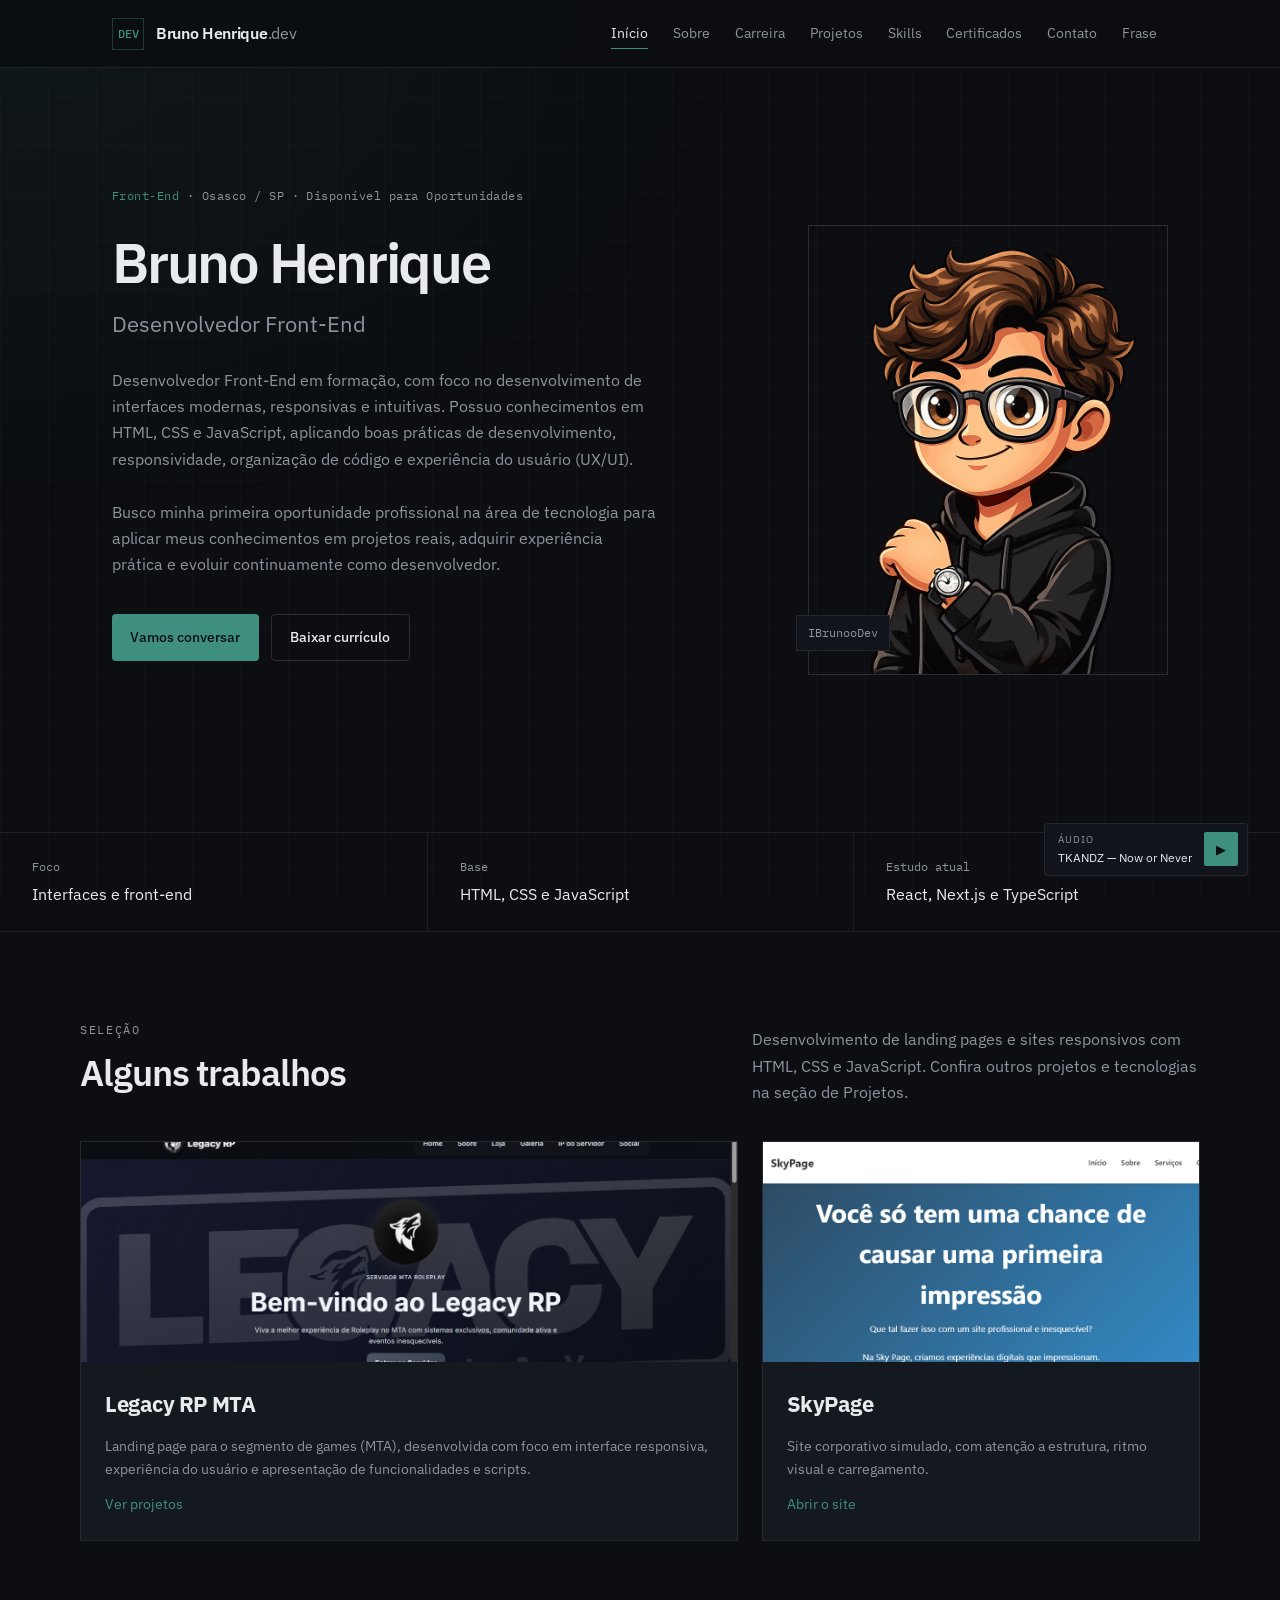
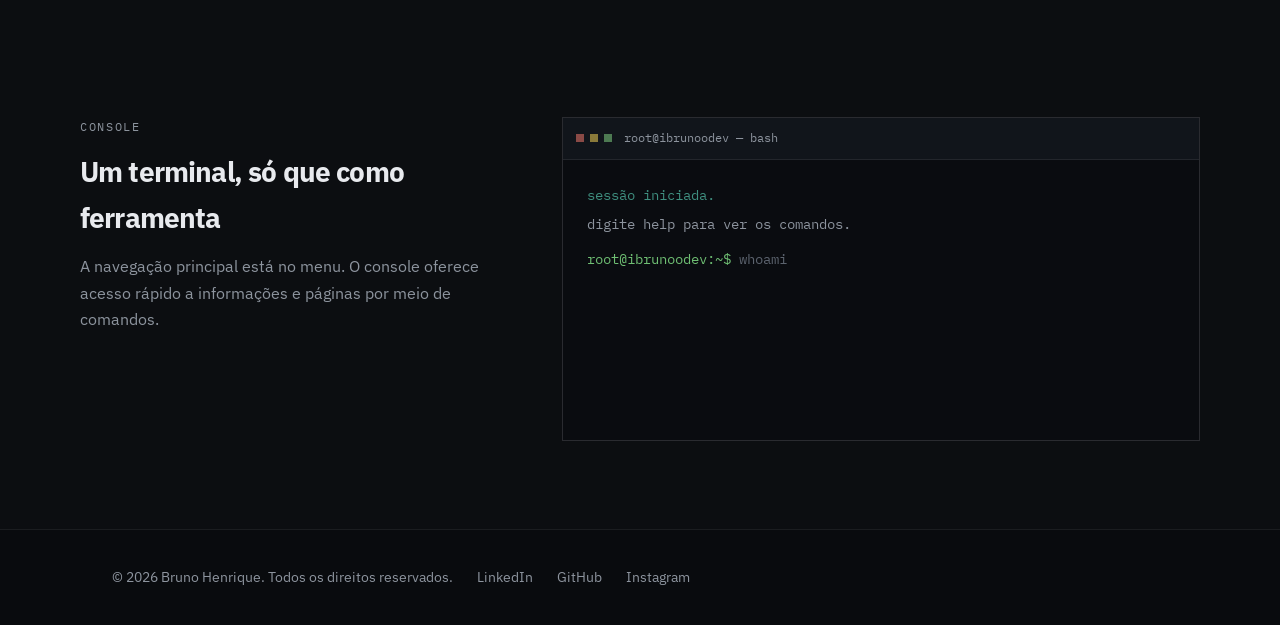
==== index.html @ 23ac551c "Nova pagina HTML" ====
<!doctype html>
<html lang="pt-BR">

<head>
  <meta charset="UTF-8" />
  <meta name="viewport" content="width=device-width, initial-scale=1.0" />
  <title>IBrunooDev | Front-End</title>
  <link rel="icon" type="image/x-icon" href="src/img/Icon-BrunoH-V2.png" />
  <meta name="description"
    content="Portfólio de Bruno Henrique, desenvolvedor front-end em formação. Interfaces claras, código organizado e projetos reais." />
  <link rel="stylesheet" href="src/css/root.css" />
  <link rel="stylesheet" href="src/css/global.css" />
  <link rel="stylesheet" href="src/css/navbar.css" />
  <link rel="stylesheet" href="src/css/home.css" />
  <link rel="stylesheet" href="src/css/terminal.css" />
  <link
    href="https://fonts.googleapis.com/css2?family=IBM+Plex+Mono:wght@400;500&family=IBM+Plex+Sans:wght@400;500;600&display=swap"
    rel="stylesheet" />
</head>

<body data-page="inicio">
  <header class="site-header">
    <div class="container nav-shell">
      <a class="brand" href="index.html">
        <span class="brand-mark">DEV</span>
        <span class="brand-name">Bruno Henrique<span>.dev</span></span>
      </a>
      <nav class="site-nav" id="site-nav">
        <a href="index.html" data-nav="inicio">Início</a>
        <a href="sobre.html" data-nav="sobre">Sobre</a>
        <a href="carreira.html" data-nav="carreira">Carreira</a>
        <a href="projetos.html" data-nav="projetos">Projetos</a>
        <a href="skills.html" data-nav="skills">Skills</a>
        <a href="certificados.html" data-nav="certificados">Certificados</a>
        <a href="contato.html" data-nav="contato">Contato</a>
        <a href="frase.html" data-nav="frase">Frase</a>
      </nav>
      <button class="nav-toggle" type="button" aria-label="Abrir menu" aria-expanded="false">
        <span></span><span></span><span></span>
      </button>
    </div>
  </header>

  <main>
    <section class="hero container">
      <div class="hero-copy reveal">
        <p class="hero-meta"><span>Front-End</span> · Osasco / SP · Disponível para Oportunidades</p>
        <h1>Bruno Henrique</h1>
        <p class="hero-role">Desenvolvedor Front-End</p>
        <p class="hero-text">
          Desenvolvedor Front-End em formação, com foco no desenvolvimento de interfaces modernas, responsivas e
          intuitivas. Possuo conhecimentos em HTML, CSS e JavaScript, aplicando boas práticas de desenvolvimento,
          responsividade, organização de código e experiência do usuário (UX/UI).
          <br /><br />
          Busco minha primeira oportunidade profissional na área de tecnologia para aplicar meus conhecimentos em
          projetos reais, adquirir experiência prática e evoluir continuamente como desenvolvedor.
        </p>

        <div class="hero-actions">
          <a href="contato.html" class="btn btn-primary">Vamos conversar</a>
          <a href="src/docs/(CV) - Bruno Dev Novo.pdf" target="_blank" class="btn btn-secondary">Baixar currículo</a>
        </div>
        <br /><br />
      </div>
      <div class="hero-visual reveal">
        <div class="hero-frame">
          <img src="src/img/Icon-BrunoH-V2.png" alt="Bruno Henrique" />
          <span class="hero-caption">IBrunooDev</span>
        </div>
      </div>
    </section>

    <div class="status-strip">
      <div class="status-item">
        <span class="status-label">Foco</span>
        <span class="status-value">Interfaces e front-end</span>
      </div>
      <div class="status-item">
        <span class="status-label">Base</span>
        <span class="status-value">HTML, CSS e JavaScript</span>
      </div>
      <div class="status-item">
        <span class="status-label">Estudo atual</span>
        <span class="status-value">React, Next.js e TypeScript</span>
      </div>
    </div>

    <section class="home-block container">
      <div class="home-block-head reveal">
        <div>
          <p class="page-kicker">Seleção</p>
          <h2 class="section-title">Alguns trabalhos</h2>
        </div>
        <p>Desenvolvimento de landing pages e sites responsivos com HTML, CSS e JavaScript. Confira outros projetos e
          tecnologias na seção de Projetos.</p>
      </div>
      <div class="featured-grid">
        <article class="featured-card reveal">
          <img src="src/img/Img-Projeto-Legacy.jpg" alt="Legacy RP MTA" />
          <div class="featured-body">
            <h3>Legacy RP MTA</h3>
            <p>Landing page para o segmento de games (MTA), desenvolvida com foco em interface responsiva, experiência
              do usuário e apresentação de funcionalidades e scripts.</p>
            <a class="featured-link" href="projetos.html">Ver projetos</a>
          </div>
        </article>
        <article class="featured-card reveal">
          <img src="src/img/Img-Projeto-SkyPage.jpg" alt="SkyPage" />
          <div class="featured-body">
            <h3>SkyPage</h3>
            <p>Site corporativo simulado, com atenção a estrutura, ritmo visual e carregamento.</p>
            <a class="featured-link" href="https://skypagee.netlify.app/" target="_blank" rel="noopener">Abrir o
              site</a>
          </div>
        </article>
      </div>
    </section>

    <section class="home-block container">
      <div class="console-intro">
        <div class="reveal">
          <p class="page-kicker">Console</p>
          <h2>Um terminal, só que como ferramenta</h2>
          <p>
            A navegação principal está no menu. O console oferece acesso rápido a informações e páginas por meio de
            comandos.
          </p>
        </div>
        <div class="terminal reveal">
          <div class="terminal-bar">
            <div class="terminal-dots" aria-hidden="true"><i></i><i></i><i></i></div>
            <span class="terminal-title">root@ibrunoodev — bash</span>
          </div>
          <div class="terminal-screen" id="terminal-screen">
            <div class="terminal-output">
              <div class="terminal-line terminal-welcome">sessão iniciada.</div>
              <div class="terminal-line terminal-muted">digite help para ver os comandos.</div>
            </div>
            <div class="terminal-row">
              <span class="terminal-prompt">root@ibrunoodev:~$</span>
              <input id="terminal-input" class="terminal-input" type="text" autocomplete="off" placeholder="whoami" />
            </div>
          </div>
        </div>
      </div>
    </section>
  </main>

  <footer class="site-footer">
    <div class="container">
      <div class="social-links">
        <p>&copy; 2026 Bruno Henrique. Todos os direitos reservados.</p>
        <a href="https://www.linkedin.com/in/brunocarus/" target="_blank" rel="noopener">LinkedIn</a>
        <a href="https://github.com/IBrunooDev" target="_blank" rel="noopener">GitHub</a>
        <a href="https://www.instagram.com/ibrunoodev/" target="_blank" rel="noopener">Instagram</a>
      </div>
    </div>
  </footer>

  <script src="src/js/navbar.js"></script>
  <script src="src/js/main.js"></script>
  <script src="src/js/terminal.js"></script>
</body>

</html>
---- src/css/root.css ----
/*
  ROOT.CSS — Sistema de design
  Altere as variáveis abaixo para atualizar o visual do site inteiro.
*/

:root {
  /* Cores principais */
  --color-primary: #3f8f7f;
  --color-primary-hover: #4aa392;
  --color-primary-soft: rgba(63, 143, 127, 0.12);
  --color-secondary: #c9a227;

  /* Cores de fundo */
  --color-bg: #0c0e11;
  --color-bg-elevated: #11151b;
  --color-bg-card: #14181f;
  --color-bg-header: rgba(12, 14, 17, 0.88);
  --color-bg-footer: #090b0e;

  /* Cores de texto */
  --color-text: #e8eaee;
  --color-text-muted: #8d949e;
  --color-text-inverse: #0c0e11;

  /* Cores de destaque */
  --color-accent: #3f8f7f;
  --color-accent-warm: #c9a227;
  --color-success: #6fbf73;
  --color-error: #d36b64;
  --color-link: #3f8f7f;

  /* Bordas */
  --color-border: rgba(232, 234, 238, 0.08);
  --color-border-strong: rgba(232, 234, 238, 0.14);
  --color-border-accent: rgba(63, 143, 127, 0.35);

  /* Fontes */
  --font-sans: "IBM Plex Sans", "Segoe UI", sans-serif;
  --font-mono: "IBM Plex Mono", "Consolas", monospace;

  /* Tamanhos de fonte */
  --fs-xs: 0.75rem;
  --fs-sm: 0.875rem;
  --fs-md: 1rem;
  --fs-lg: 1.125rem;
  --fs-xl: 1.375rem;
  --fs-2xl: 1.75rem;
  --fs-3xl: 2.25rem;
  --fs-4xl: clamp(2.25rem, 5vw, 3.5rem);
  --lh-tight: 1.15;
  --lh-body: 1.65;

  /* Espaçamentos */
  --space-2xs: 0.25rem;
  --space-xs: 0.5rem;
  --space-sm: 0.75rem;
  --space-md: 1rem;
  --space-lg: 1.5rem;
  --space-xl: 2.25rem;
  --space-2xl: 3.5rem;
  --space-3xl: 5.5rem;

  /* Bordas e radius */
  --border-width: 1px;
  --radius-sm: 2px;
  --radius-md: 4px;
  --radius-lg: 6px;
  --radius-full: 999px;

  /* Sombras */
  --shadow-sm: 0 8px 24px rgba(0, 0, 0, 0.22);
  --shadow-md: 0 18px 40px rgba(0, 0, 0, 0.32);
  --shadow-focus: 0 0 0 3px rgba(63, 143, 127, 0.28);

  /* Transições */
  --ease: cubic-bezier(0.22, 1, 0.36, 1);
  --transition-fast: 160ms var(--ease);
  --transition-normal: 280ms var(--ease);
  --transition-slow: 480ms var(--ease);

  /* Animações */
  --anim-reveal: 480ms var(--ease);
  --anim-blink: 1s step-end infinite;

  /* Containers */
  --container-sm: 720px;
  --container-md: 960px;
  --container-lg: 1120px;
  --header-height: 68px;
  --gutter: clamp(1.25rem, 4vw, 2rem);

  /* Z-index */
  --z-header: 100;
  --z-overlay: 200;
  --z-modal: 300;
  --z-player: 90;
}

/* Alias para compatibilidade com trechos antigos */
:root {
  --primary-color: var(--color-primary);
  --secondary-color: var(--color-primary);
  --bg-dark: var(--color-bg);
  --bg-card: var(--color-bg-card);
  --text-main: var(--color-text);
  --text-muted: var(--color-text-muted);
  --accent-color: var(--color-accent-warm);
  --font-main: var(--font-sans);
  --border-radius: var(--radius-md);
}
---- src/css/global.css ----
/*
  GLOBAL.CSS — Reset, layout base, botões, footer e utilitários
*/

*,
*::before,
*::after {
  margin: 0;
  padding: 0;
  box-sizing: border-box;
}

html {
  scroll-behavior: smooth;
}

body {
  min-height: 100vh;
  background-color: var(--color-bg);
  color: var(--color-text);
  font-family: var(--font-sans);
  font-size: var(--fs-md);
  line-height: var(--lh-body);
  background-image:
    linear-gradient(180deg, rgba(255, 255, 255, 0.015) 1px, transparent 1px),
    linear-gradient(90deg, rgba(255, 255, 255, 0.015) 1px, transparent 1px);
  background-size: 48px 48px;
  background-attachment: fixed;
}

body::before {
  content: "";
  position: fixed;
  inset: 0;
  pointer-events: none;
  background: radial-gradient(ellipse at top left, rgba(63, 143, 127, 0.07), transparent 42%);
  z-index: 0;
}

img {
  max-width: 100%;
  display: block;
}

code {
  font-family: var(--font-mono);
  font-size: 0.88em;
  color: var(--color-primary);
}

a {
  color: inherit;
  text-decoration: none;
}

ul {
  list-style: none;
}

button,
.btn {
  font-family: inherit;
  cursor: pointer;
  border: none;
  background: none;
}

:focus-visible {
  outline: none;
  box-shadow: var(--shadow-focus);
}

.container {
  width: min(var(--container-lg), 100%);
  margin-inline: auto;
  padding-inline: var(--gutter);
  position: relative;
  z-index: 1;
}

.page {
  padding-top: calc(var(--header-height) + var(--space-2xl));
  padding-bottom: var(--space-3xl);
  min-height: calc(100vh - 120px);
}

.page-intro {
  margin-bottom: var(--space-2xl);
  max-width: 42rem;
}

.page-kicker {
  font-family: var(--font-mono);
  font-size: var(--fs-xs);
  letter-spacing: 0.14em;
  text-transform: uppercase;
  color: var(--color-primary);
  margin-bottom: var(--space-sm);
}

.page-intro h1,
.section-title {
  font-size: var(--fs-3xl);
  font-weight: 600;
  letter-spacing: -0.03em;
  line-height: var(--lh-tight);
  margin-bottom: var(--space-sm);
}

.page-lead,
.section-subtitle {
  color: var(--color-text-muted);
  font-size: var(--fs-lg);
}

.btn {
  display: inline-flex;
  align-items: center;
  justify-content: center;
  gap: var(--space-xs);
  min-height: 44px;
  padding: 0.7rem 1.15rem;
  border-radius: var(--radius-md);
  font-size: var(--fs-sm);
  font-weight: 500;
  transition: background var(--transition-fast), border-color var(--transition-fast), transform var(--transition-fast);
}

.btn-primary {
  background: var(--color-primary);
  color: var(--color-text-inverse);
}

.btn-primary:hover {
  background: var(--color-primary-hover);
}

.btn-secondary {
  border: var(--border-width) solid var(--color-border-strong);
  color: var(--color-text);
}

.btn-secondary:hover {
  border-color: var(--color-primary);
  color: var(--color-primary);
}

.btn-ghost {
  border: var(--border-width) solid var(--color-border);
  color: var(--color-text-muted);
}

.btn-ghost:hover {
  color: var(--color-text);
  border-color: var(--color-border-strong);
}

.site-footer {
  border-top: var(--border-width) solid var(--color-border);
  background: var(--color-bg-footer);
  padding: var(--space-xl) 0;
}

.site-footer .container {
  display: flex;
  justify-content: space-between;
  align-items: center;
  gap: var(--space-md);
  flex-wrap: wrap;
}

.site-footer p {
  color: var(--color-text-muted);
  font-size: var(--fs-sm);
}

.social-links {
  display: flex;
  gap: var(--space-lg);
}

.social-links a {
  color: var(--color-text-muted);
  font-size: var(--fs-sm);
}

.social-links a:hover {
  color: var(--color-primary);
}

.reveal {
  opacity: 0;
  transform: translateY(16px);
  transition: opacity var(--anim-reveal), transform var(--anim-reveal);
}

.reveal.is-visible {
  opacity: 1;
  transform: none;
}

#loading-overlay {
  position: fixed;
  inset: 0;
  background: var(--color-bg);
  display: grid;
  place-items: center;
  z-index: var(--z-overlay);
  transition: opacity var(--transition-normal);
}

#loading-overlay.fade-out {
  opacity: 0;
  pointer-events: none;
}

.loader {
  text-align: center;
  font-family: var(--font-mono);
  font-size: var(--fs-sm);
  color: var(--color-text-muted);
}

.loader-bar {
  width: 72px;
  height: 2px;
  margin: 0 auto var(--space-sm);
  background: var(--color-border);
  position: relative;
  overflow: hidden;
}

.loader-bar::after {
  content: "";
  position: absolute;
  inset: 0 auto 0 0;
  width: 40%;
  background: var(--color-primary);
  animation: loader-slide 0.9s var(--ease) infinite;
}

@keyframes loader-slide {
  0% { transform: translateX(-100%); }
  100% { transform: translateX(280%); }
}

.music-player {
  position: fixed;
  right: var(--gutter);
  bottom: var(--space-lg);
  z-index: var(--z-player);
  display: flex;
  align-items: center;
  gap: var(--space-sm);
  background: var(--color-bg-elevated);
  border: var(--border-width) solid var(--color-border);
  padding: 0.45rem 0.55rem 0.45rem 0.85rem;
  border-radius: var(--radius-md);
  /* margin-bottom: 452px;
   */
}

.player-info {
  display: flex;
  flex-direction: column;
  min-width: 0;
}

.player-label {
  font-size: 0.65rem;
  letter-spacing: 0.08em;
  text-transform: uppercase;
  color: var(--color-text-muted);
}

.music-name {
  font-size: var(--fs-xs);
  white-space: nowrap;
  max-width: 160px;
  overflow: hidden;
  text-overflow: ellipsis;
}

.play-btn {
  width: 34px;
  height: 34px;
  border-radius: var(--radius-sm);
  background: var(--color-primary);
  color: var(--color-text-inverse);
  display: grid;
  place-items: center;
}

.play-btn:hover {
  background: var(--color-primary-hover);
}

::-webkit-scrollbar {
  width: 8px;
}

::-webkit-scrollbar-track {
  background: var(--color-bg);
}

::-webkit-scrollbar-thumb {
  background: var(--color-border-strong);
}

::-webkit-scrollbar-thumb:hover {
  background: var(--color-primary);
}

@media (max-width: 640px) {
  .site-footer .container {
    flex-direction: column;
    text-align: center;
  }

  .music-name {
    display: none;
  }

  .player-label {
    display: none;
  }
}
---- src/css/navbar.css ----
/*
  NAVBAR.CSS — Navegação principal
*/

.site-header {
  position: fixed;
  top: 0;
  left: 0;
  width: 100%;
  height: var(--header-height);
  z-index: var(--z-header);
  background: var(--color-bg-header);
  backdrop-filter: blur(14px);
  border-bottom: var(--border-width) solid var(--color-border);
}

.nav-shell {
  height: 100%;
  display: flex;
  align-items: center;
  justify-content: space-between;
  gap: var(--space-lg);
}

.brand {
  display: flex;
  align-items: center;
  gap: var(--space-sm);
  flex-shrink: 0;
}

.brand-mark {
  display: grid;
  place-items: center;
  width: 32px;
  height: 32px;
  border: var(--border-width) solid var(--color-border-accent);
  color: var(--color-primary);
  font-family: var(--font-mono);
  font-size: var(--fs-xs);
  font-weight: 500;
}

.brand-name {
  font-weight: 600;
  letter-spacing: -0.02em;
}

.brand-name span {
  color: var(--color-text-muted);
  font-weight: 400;
}

.site-nav {
  display: flex;
  align-items: center;
  gap: 0.15rem;
}

.site-nav a {
  position: relative;
  padding: 0.45rem 0.7rem;
  font-size: var(--fs-sm);
  color: var(--color-text-muted);
  border-radius: var(--radius-sm);
  transition: color var(--transition-fast), background var(--transition-fast);
}

.site-nav a:hover {
  color: var(--color-text);
}

.site-nav a.is-active {
  color: var(--color-text);
}

.site-nav a.is-active::after {
  content: "";
  position: absolute;
  left: 0.7rem;
  right: 0.7rem;
  bottom: 0.2rem;
  height: 1px;
  background: var(--color-primary);
}

.nav-toggle {
  display: none;
  width: 40px;
  height: 40px;
  place-items: center;
  gap: 5px;
  flex-direction: column;
}

.nav-toggle span {
  display: block;
  width: 18px;
  height: 1.5px;
  background: var(--color-text);
  transition: transform var(--transition-fast), opacity var(--transition-fast);
}

.nav-toggle.is-open span:nth-child(1) {
  transform: translateY(6.5px) rotate(45deg);
}

.nav-toggle.is-open span:nth-child(2) {
  opacity: 0;
}

.nav-toggle.is-open span:nth-child(3) {
  transform: translateY(-6.5px) rotate(-45deg);
}

@media (max-width: 980px) {
  .nav-toggle {
    display: flex;
  }

  .site-nav {
    position: fixed;
    top: var(--header-height);
    right: 0;
    width: min(320px, 100%);
    height: calc(100vh - var(--header-height));
    flex-direction: column;
    align-items: stretch;
    padding: var(--space-lg);
    background: var(--color-bg-elevated);
    border-left: var(--border-width) solid var(--color-border);
    transform: translateX(100%);
    transition: transform var(--transition-normal);
  }

  .site-nav.is-open {
    transform: none;
  }

  .site-nav a {
    padding: 0.85rem 0.5rem;
    font-size: var(--fs-md);
  }

  .site-nav a.is-active::after {
    display: none;
  }

  .site-nav a.is-active {
    color: var(--color-primary);
  }
}
---- src/css/home.css ----
/*
  HOME.CSS — Página inicial
*/

.hero {
  display: grid;
  grid-template-columns: 1.15fr 0.85fr;
  gap: var(--space-2xl);
  align-items: center;
  min-height: calc(100vh - var(--header-height));
  padding-top: var(--header-height);
}

.hero-meta {
  font-family: var(--font-mono);
  font-size: var(--fs-xs);
  color: var(--color-text-muted);
  letter-spacing: 0.04em;
  margin-bottom: var(--space-lg);
}

.hero-meta span {
  color: var(--color-primary);
}

.hero h1 {
  font-size: var(--fs-4xl);
  font-weight: 600;
  letter-spacing: -0.04em;
  line-height: var(--lh-tight);
  margin-bottom: var(--space-sm);
}

.hero-role {
  font-size: var(--fs-xl);
  font-weight: 400;
  color: var(--color-text-muted);
  margin-bottom: var(--space-lg);
}

.hero-text {
  max-width: 34rem;
  color: var(--color-text-muted);
  margin-bottom: var(--space-xl);
}

.hero-actions {
  display: flex;
  flex-wrap: wrap;
  gap: var(--space-sm);
}

.hero-visual {
  display: flex;
  justify-content: flex-end;
}

.hero-frame {
  position: relative;
  width: min(100%, 360px);
}

.hero-frame img {
  width: 100%;
  aspect-ratio: 4 / 5;
  object-fit: cover;
  border: var(--border-width) solid var(--color-border-strong);
}

.hero-caption {
  position: absolute;
  left: -12px;
  bottom: 24px;
  background: var(--color-bg-elevated);
  border: var(--border-width) solid var(--color-border);
  padding: 0.45rem 0.7rem;
  font-family: var(--font-mono);
  font-size: var(--fs-xs);
  color: var(--color-text-muted);
}

.status-strip {
  display: grid;
  grid-template-columns: repeat(3, 1fr);
  border-top: var(--border-width) solid var(--color-border);
  border-bottom: var(--border-width) solid var(--color-border);
}

.status-item {
  padding: var(--space-lg) var(--gutter);
}

.status-item + .status-item {
  border-left: var(--border-width) solid var(--color-border);
}

.status-label {
  display: block;
  font-family: var(--font-mono);
  font-size: var(--fs-xs);
  color: var(--color-text-muted);
  margin-bottom: var(--space-2xs);
}

.status-value {
  font-size: var(--fs-md);
}

.home-block {
  padding: var(--space-3xl) 0;
}

.home-block-head {
  display: flex;
  justify-content: space-between;
  align-items: end;
  gap: var(--space-lg);
  margin-bottom: var(--space-xl);
}

.home-block-head p {
  color: var(--color-text-muted);
  max-width: 28rem;
}

.featured-grid {
  display: grid;
  grid-template-columns: 1.2fr 0.8fr;
  gap: var(--space-lg);
}

.featured-card {
  background: var(--color-bg-card);
  border: var(--border-width) solid var(--color-border);
  overflow: hidden;
  display: flex;
  flex-direction: column;
}

.featured-card img {
  width: 100%;
  height: 220px;
  object-fit: cover;
}

.featured-body {
  padding: var(--space-lg);
  display: flex;
  flex-direction: column;
  gap: var(--space-sm);
  flex: 1;
}

.featured-body h3 {
  font-size: var(--fs-xl);
  letter-spacing: -0.02em;
}

.featured-body p {
  color: var(--color-text-muted);
  font-size: var(--fs-sm);
}

.featured-link {
  margin-top: auto;
  color: var(--color-primary);
  font-size: var(--fs-sm);
}

.featured-link:hover {
  text-decoration: underline;
}

.console-intro {
  display: grid;
  grid-template-columns: 0.8fr 1.2fr;
  gap: var(--space-2xl);
  align-items: start;
}

.console-intro h2 {
  font-size: var(--fs-2xl);
  letter-spacing: -0.03em;
  margin-bottom: var(--space-sm);
}

.console-intro p {
  color: var(--color-text-muted);
}

@media (max-width: 900px) {
  .hero,
  .featured-grid,
  .console-intro,
  .status-strip {
    grid-template-columns: 1fr;
  }

  .hero {
    min-height: auto;
    padding-top: calc(var(--header-height) + var(--space-xl));
    padding-bottom: var(--space-2xl);
  }

  .hero-visual {
    justify-content: flex-start;
    order: -1;
  }

  .hero-frame {
    width: min(100%, 280px);
  }

  .status-item + .status-item {
    border-left: none;
    border-top: var(--border-width) solid var(--color-border);
  }

  .home-block-head {
    flex-direction: column;
    align-items: start;
  }
}
---- src/css/terminal.css ----
/*
  TERMINAL.CSS — Console interativo (não é a navegação principal)
*/

.terminal {
  border: var(--border-width) solid var(--color-border-strong);
  background: #0a0c10;
  overflow: hidden;
}

.terminal-bar {
  display: flex;
  align-items: center;
  gap: var(--space-sm);
  padding: 0.65rem 0.85rem;
  border-bottom: var(--border-width) solid var(--color-border);
  background: var(--color-bg-elevated);
}

.terminal-dots {
  display: flex;
  gap: 6px;
}

.terminal-dots i {
  width: 8px;
  height: 8px;
  display: block;
  background: var(--color-border-strong);
}

.terminal-dots i:nth-child(1) { background: #8a4a46; }
.terminal-dots i:nth-child(2) { background: #8a7a3a; }
.terminal-dots i:nth-child(3) { background: #4d7a52; }

.terminal-title {
  font-family: var(--font-mono);
  font-size: var(--fs-xs);
  color: var(--color-text-muted);
}

.terminal-screen {
  min-height: 280px;
  max-height: 380px;
  overflow: auto;
  padding: var(--space-lg);
  font-family: var(--font-mono);
  font-size: var(--fs-sm);
  color: #c7ccd4;
}

.terminal-line {
  margin-bottom: 0.4rem;
}

.terminal-welcome {
  color: var(--color-primary);
}

.terminal-muted {
  color: var(--color-text-muted);
}

.terminal-error {
  color: var(--color-error);
}

.terminal-row {
  display: flex;
  align-items: center;
  gap: 0.5rem;
  margin-top: var(--space-sm);
}

.terminal-prompt {
  color: var(--color-success);
  flex-shrink: 0;
}

.terminal-input {
  flex: 1;
  background: transparent;
  border: none;
  color: var(--color-text);
  font: inherit;
  caret-color: var(--color-primary);
}

.terminal-input:focus {
  outline: none;
  box-shadow: none;
}

.terminal-input::placeholder {
  color: #5c636e;
}
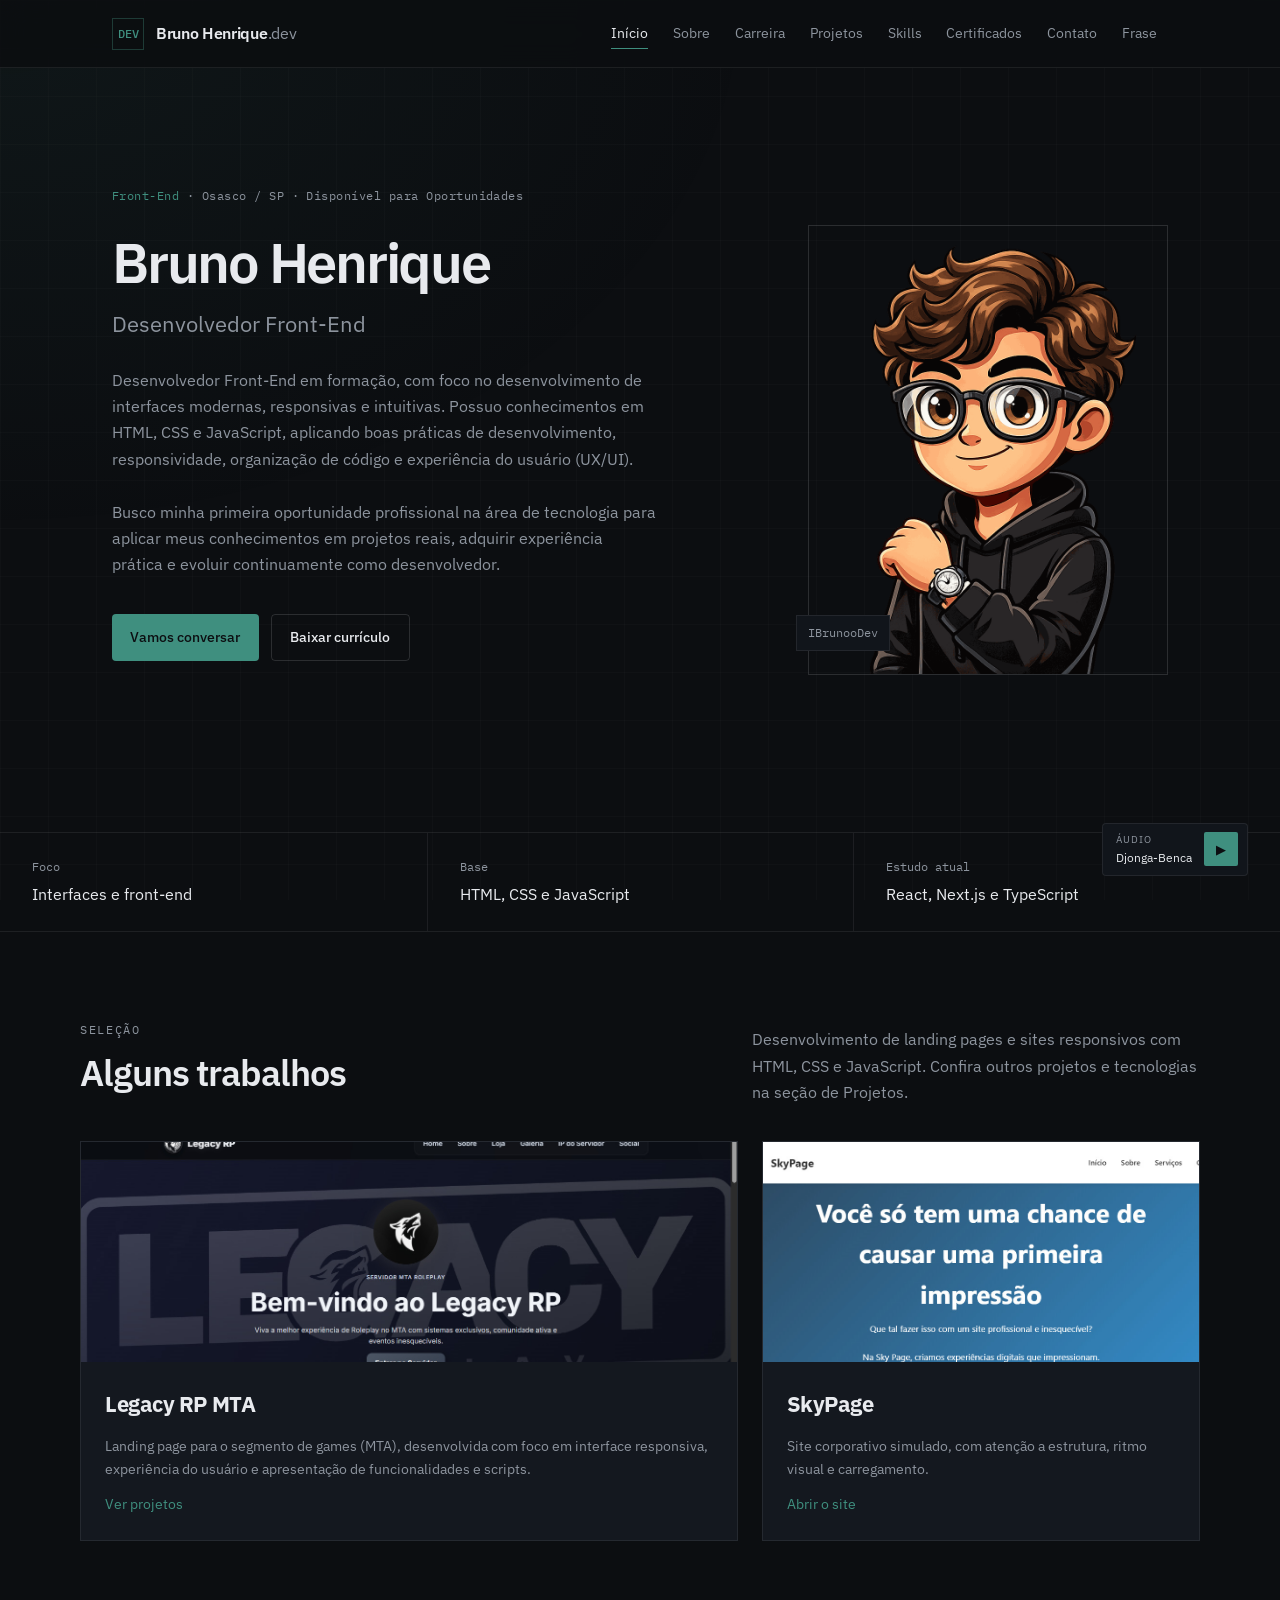
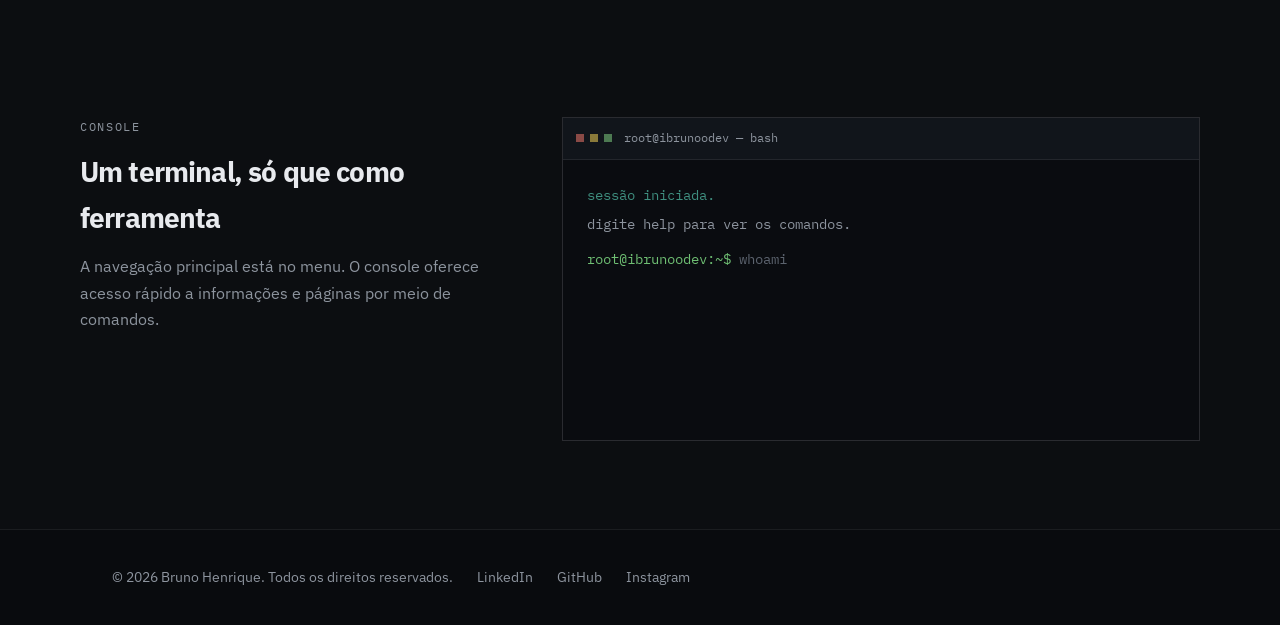
==== commit 2fdce256: "Update index.html" ====
--- a/index.html
+++ b/index.html
@@ -152,7 +152,7 @@
         <p>&copy; 2026 Bruno Henrique. Todos os direitos reservados.</p>
         <a href="https://www.linkedin.com/in/brunocarus/" target="_blank" rel="noopener">LinkedIn</a>
         <a href="https://github.com/IBrunooDev" target="_blank" rel="noopener">GitHub</a>
-        <a href="https://www.instagram.com/ibrunoodev/" target="_blank" rel="noopener">Instagram</a>
+        <a href="https://www.instagram.com/bdev.404/" target="_blank" rel="noopener">Instagram</a>
       </div>
     </div>
   </footer>
@@ -162,4 +162,4 @@
   <script src="src/js/terminal.js"></script>
 </body>
 
-</html>+</html>
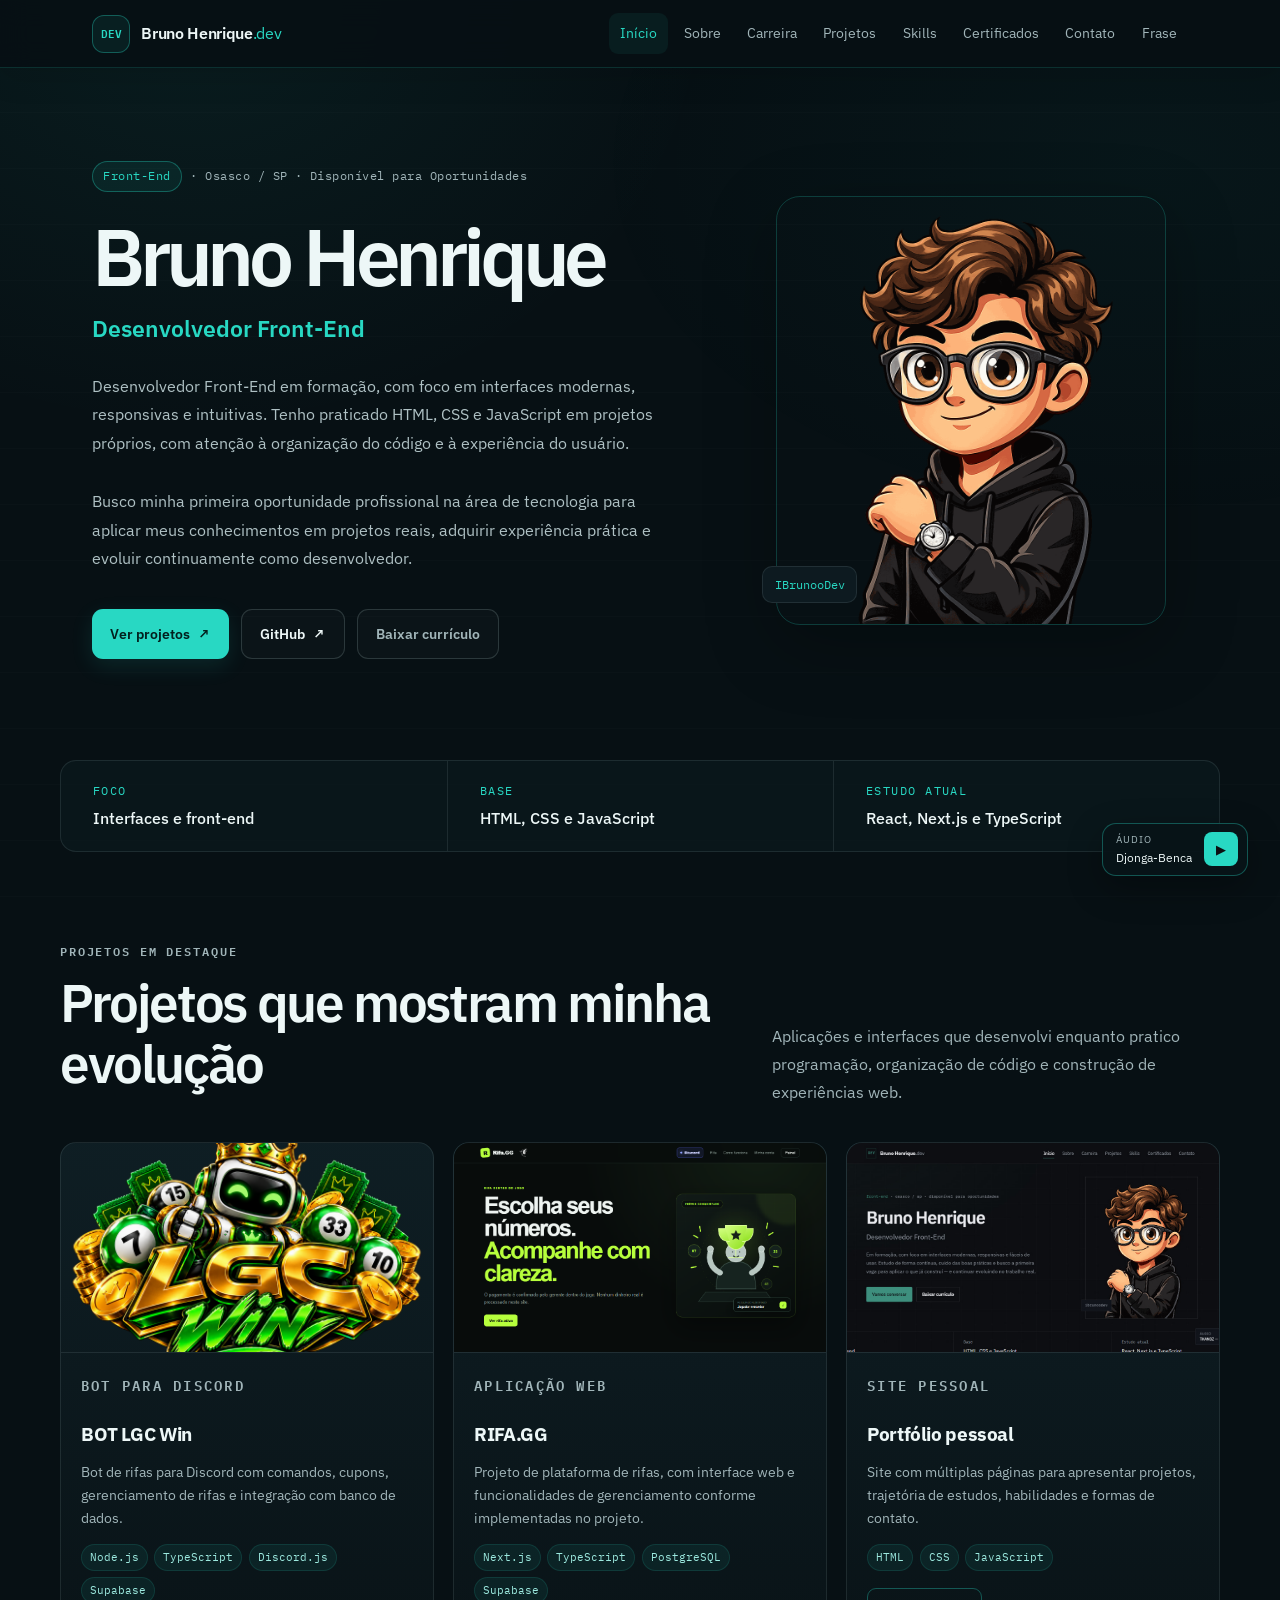
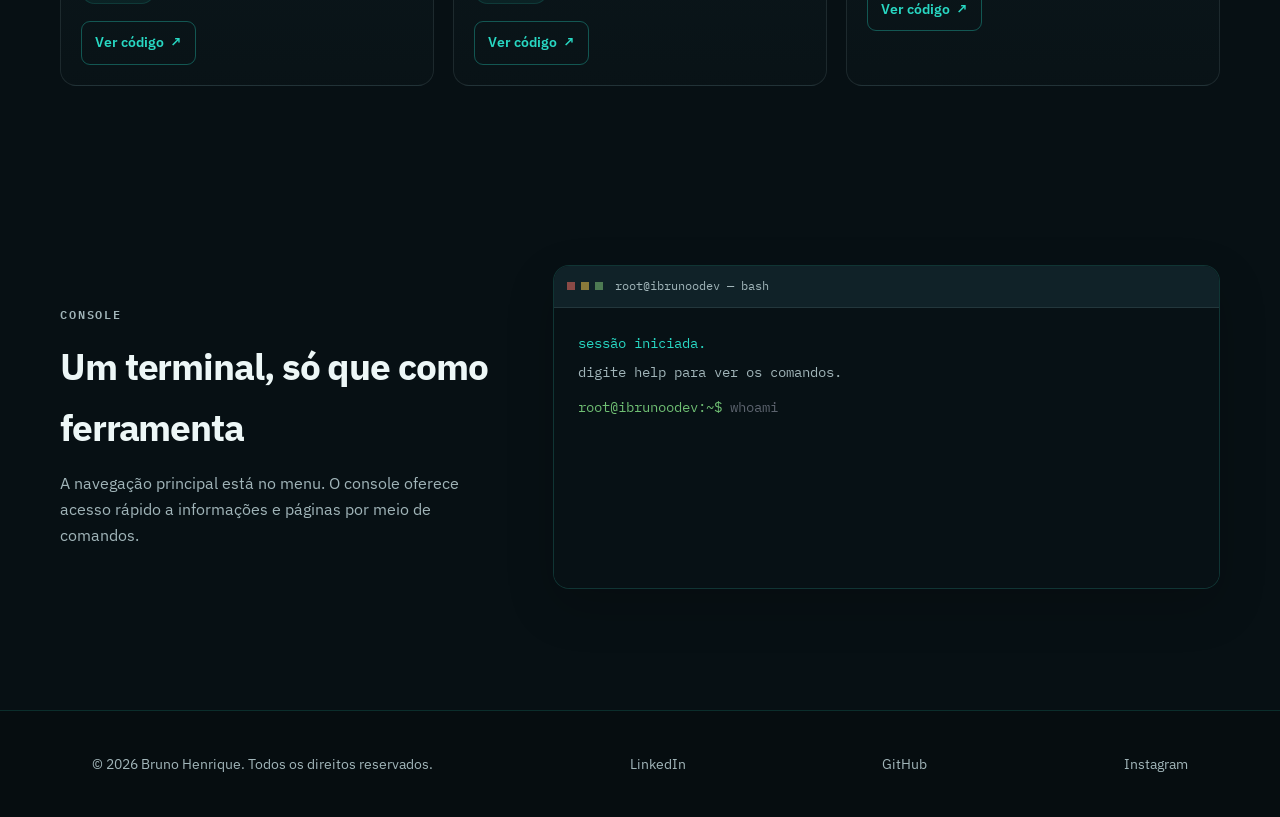
==== commit f63fe16d: "Novo designer da pagina" ====
--- a/index.html
+++ b/index.html
@@ -13,6 +13,7 @@
   <link rel="stylesheet" href="src/css/navbar.css" />
   <link rel="stylesheet" href="src/css/home.css" />
   <link rel="stylesheet" href="src/css/terminal.css" />
+  <link rel="stylesheet" href="src/css/redesign.css" />
   <link
     href="https://fonts.googleapis.com/css2?family=IBM+Plex+Mono:wght@400;500&family=IBM+Plex+Sans:wght@400;500;600&display=swap"
     rel="stylesheet" />
@@ -48,19 +49,17 @@
         <h1>Bruno Henrique</h1>
         <p class="hero-role">Desenvolvedor Front-End</p>
         <p class="hero-text">
-          Desenvolvedor Front-End em formação, com foco no desenvolvimento de interfaces modernas, responsivas e
-          intuitivas. Possuo conhecimentos em HTML, CSS e JavaScript, aplicando boas práticas de desenvolvimento,
-          responsividade, organização de código e experiência do usuário (UX/UI).
+          Desenvolvedor Front-End em formação, com foco em interfaces modernas, responsivas e intuitivas. Tenho praticado HTML, CSS e JavaScript em projetos próprios, com atenção à organização do código e à experiência do usuário.
           <br /><br />
           Busco minha primeira oportunidade profissional na área de tecnologia para aplicar meus conhecimentos em
           projetos reais, adquirir experiência prática e evoluir continuamente como desenvolvedor.
         </p>
 
         <div class="hero-actions">
-          <a href="contato.html" class="btn btn-primary">Vamos conversar</a>
-          <a href="src/docs/(CV) - Bruno Dev Novo.pdf" target="_blank" class="btn btn-secondary">Baixar currículo</a>
+          <a href="projetos.html" class="btn btn-primary">Ver projetos <span aria-hidden="true">↗</span></a>
+          <a href="https://github.com/IBrunooDev" target="_blank" rel="noopener noreferrer" class="btn btn-secondary">GitHub <span aria-hidden="true">↗</span></a>
+          <a href="src/docs/(CV) - Bruno Dev Novo.pdf" target="_blank" rel="noopener noreferrer" class="btn btn-ghost">Baixar currículo</a>
         </div>
-        <br /><br />
       </div>
       <div class="hero-visual reveal">
         <div class="hero-frame">
@@ -88,29 +87,40 @@
     <section class="home-block container">
       <div class="home-block-head reveal">
         <div>
-          <p class="page-kicker">Seleção</p>
-          <h2 class="section-title">Alguns trabalhos</h2>
+          <p class="page-kicker">Projetos em destaque</p>
+          <h2 class="section-title">Projetos que mostram minha evolução</h2>
         </div>
-        <p>Desenvolvimento de landing pages e sites responsivos com HTML, CSS e JavaScript. Confira outros projetos e
-          tecnologias na seção de Projetos.</p>
+        <p>Aplicações e interfaces que desenvolvi enquanto pratico programação, organização de código e construção de experiências web.</p>
       </div>
       <div class="featured-grid">
         <article class="featured-card reveal">
-          <img src="src/img/Img-Projeto-Legacy.jpg" alt="Legacy RP MTA" />
+          <img src="src/img/Img-Projeto-LGCWIN.png" alt="Prévia do bot LGC Win para Discord" loading="lazy" />
           <div class="featured-body">
-            <h3>Legacy RP MTA</h3>
-            <p>Landing page para o segmento de games (MTA), desenvolvida com foco em interface responsiva, experiência
-              do usuário e apresentação de funcionalidades e scripts.</p>
-            <a class="featured-link" href="projetos.html">Ver projetos</a>
+            <p class="page-kicker">Bot para Discord</p>
+            <h3>BOT LGC Win</h3>
+            <p>Bot de rifas para Discord com comandos, cupons, gerenciamento de rifas e integração com banco de dados.</p>
+            <div class="tech-tags"><span>Node.js</span><span>TypeScript</span><span>Discord.js</span><span>Supabase</span></div>
+            <a class="featured-link" href="https://github.com/IBrunooDev/Projeto-BOT" target="_blank" rel="noopener noreferrer">Ver código <span aria-hidden="true">↗</span></a>
           </div>
         </article>
         <article class="featured-card reveal">
-          <img src="src/img/Img-Projeto-SkyPage.jpg" alt="SkyPage" />
+          <img src="src/img/Img-Projeto-RIFA.GG.png" alt="Prévia do projeto web RIFA.GG" loading="lazy" />
           <div class="featured-body">
-            <h3>SkyPage</h3>
-            <p>Site corporativo simulado, com atenção a estrutura, ritmo visual e carregamento.</p>
-            <a class="featured-link" href="https://skypagee.netlify.app/" target="_blank" rel="noopener">Abrir o
-              site</a>
+            <p class="page-kicker">Aplicação web</p>
+            <h3>RIFA.GG</h3>
+            <p>Projeto de plataforma de rifas, com interface web e funcionalidades de gerenciamento conforme implementadas no projeto.</p>
+            <div class="tech-tags"><span>Next.js</span><span>TypeScript</span><span>PostgreSQL</span><span>Supabase</span></div>
+            <a class="featured-link" href="https://github.com/IBrunooDev/Projeto-RIFA.GG" target="_blank" rel="noopener noreferrer">Ver código <span aria-hidden="true">↗</span></a>
+          </div>
+        </article>
+        <article class="featured-card reveal">
+          <img src="src/img/Img-Projeto-Portfolio.jpg" alt="Prévia do portfólio pessoal" loading="lazy" />
+          <div class="featured-body">
+            <p class="page-kicker">Site pessoal</p>
+            <h3>Portfólio pessoal</h3>
+            <p>Site com múltiplas páginas para apresentar projetos, trajetória de estudos, habilidades e formas de contato.</p>
+            <div class="tech-tags"><span>HTML</span><span>CSS</span><span>JavaScript</span></div>
+            <a class="featured-link" href="https://github.com/IBrunooDev/Projeto-Portfolio" target="_blank" rel="noopener noreferrer">Ver código <span aria-hidden="true">↗</span></a>
           </div>
         </article>
       </div>
--- a/src/css/root.css
+++ b/src/css/root.css
@@ -1,110 +1,110 @@
-/*
-  ROOT.CSS — Sistema de design
-  Altere as variáveis abaixo para atualizar o visual do site inteiro.
-*/
-
-:root {
-  /* Cores principais */
-  --color-primary: #3f8f7f;
-  --color-primary-hover: #4aa392;
-  --color-primary-soft: rgba(63, 143, 127, 0.12);
-  --color-secondary: #c9a227;
-
-  /* Cores de fundo */
-  --color-bg: #0c0e11;
-  --color-bg-elevated: #11151b;
-  --color-bg-card: #14181f;
-  --color-bg-header: rgba(12, 14, 17, 0.88);
-  --color-bg-footer: #090b0e;
-
-  /* Cores de texto */
-  --color-text: #e8eaee;
-  --color-text-muted: #8d949e;
-  --color-text-inverse: #0c0e11;
-
-  /* Cores de destaque */
-  --color-accent: #3f8f7f;
-  --color-accent-warm: #c9a227;
-  --color-success: #6fbf73;
-  --color-error: #d36b64;
-  --color-link: #3f8f7f;
-
-  /* Bordas */
-  --color-border: rgba(232, 234, 238, 0.08);
-  --color-border-strong: rgba(232, 234, 238, 0.14);
-  --color-border-accent: rgba(63, 143, 127, 0.35);
-
-  /* Fontes */
-  --font-sans: "IBM Plex Sans", "Segoe UI", sans-serif;
-  --font-mono: "IBM Plex Mono", "Consolas", monospace;
-
-  /* Tamanhos de fonte */
-  --fs-xs: 0.75rem;
-  --fs-sm: 0.875rem;
-  --fs-md: 1rem;
-  --fs-lg: 1.125rem;
-  --fs-xl: 1.375rem;
-  --fs-2xl: 1.75rem;
-  --fs-3xl: 2.25rem;
-  --fs-4xl: clamp(2.25rem, 5vw, 3.5rem);
-  --lh-tight: 1.15;
-  --lh-body: 1.65;
-
-  /* Espaçamentos */
-  --space-2xs: 0.25rem;
-  --space-xs: 0.5rem;
-  --space-sm: 0.75rem;
-  --space-md: 1rem;
-  --space-lg: 1.5rem;
-  --space-xl: 2.25rem;
-  --space-2xl: 3.5rem;
-  --space-3xl: 5.5rem;
-
-  /* Bordas e radius */
-  --border-width: 1px;
-  --radius-sm: 2px;
-  --radius-md: 4px;
-  --radius-lg: 6px;
-  --radius-full: 999px;
-
-  /* Sombras */
-  --shadow-sm: 0 8px 24px rgba(0, 0, 0, 0.22);
-  --shadow-md: 0 18px 40px rgba(0, 0, 0, 0.32);
-  --shadow-focus: 0 0 0 3px rgba(63, 143, 127, 0.28);
-
-  /* Transições */
-  --ease: cubic-bezier(0.22, 1, 0.36, 1);
-  --transition-fast: 160ms var(--ease);
-  --transition-normal: 280ms var(--ease);
-  --transition-slow: 480ms var(--ease);
-
-  /* Animações */
-  --anim-reveal: 480ms var(--ease);
-  --anim-blink: 1s step-end infinite;
-
-  /* Containers */
-  --container-sm: 720px;
-  --container-md: 960px;
-  --container-lg: 1120px;
-  --header-height: 68px;
-  --gutter: clamp(1.25rem, 4vw, 2rem);
-
-  /* Z-index */
-  --z-header: 100;
-  --z-overlay: 200;
-  --z-modal: 300;
-  --z-player: 90;
-}
-
-/* Alias para compatibilidade com trechos antigos */
-:root {
-  --primary-color: var(--color-primary);
-  --secondary-color: var(--color-primary);
-  --bg-dark: var(--color-bg);
-  --bg-card: var(--color-bg-card);
-  --text-main: var(--color-text);
-  --text-muted: var(--color-text-muted);
-  --accent-color: var(--color-accent-warm);
-  --font-main: var(--font-sans);
-  --border-radius: var(--radius-md);
-}
+/*
+  ROOT.CSS — Sistema de design
+  Altere as variáveis abaixo para atualizar o visual do site inteiro.
+*/
+
+:root {
+  /* Cores principais */
+  --color-primary: #28d8c3;
+  --color-primary-hover: #51e7d5;
+  --color-primary-soft: rgba(40, 216, 195, 0.10);
+  --color-secondary: #c9a227;
+
+  /* Cores de fundo */
+  --color-bg: #071014;
+  --color-bg-elevated: #11151b;
+  --color-bg-card: #14181f;
+  --color-bg-header: rgba(7, 16, 20, 0.92);
+  --color-bg-footer: #060d10;
+
+  /* Cores de texto */
+  --color-text: #e8eaee;
+  --color-text-muted: #8d949e;
+  --color-text-inverse: #0c0e11;
+
+  /* Cores de destaque */
+  --color-accent: #28d8c3;
+  --color-accent-warm: #c9a227;
+  --color-success: #6fbf73;
+  --color-error: #d36b64;
+  --color-link: #28d8c3;
+
+  /* Bordas */
+  --color-border: rgba(232, 234, 238, 0.08);
+  --color-border-strong: rgba(232, 234, 238, 0.14);
+  --color-border-accent: rgba(40, 216, 195, 0.30);
+
+  /* Fontes */
+  --font-sans: "IBM Plex Sans", "Segoe UI", sans-serif;
+  --font-mono: "IBM Plex Mono", "Consolas", monospace;
+
+  /* Tamanhos de fonte */
+  --fs-xs: 0.75rem;
+  --fs-sm: 0.875rem;
+  --fs-md: 1rem;
+  --fs-lg: 1.125rem;
+  --fs-xl: 1.375rem;
+  --fs-2xl: 1.75rem;
+  --fs-3xl: 2.25rem;
+  --fs-4xl: clamp(2.25rem, 5vw, 3.5rem);
+  --lh-tight: 1.15;
+  --lh-body: 1.65;
+
+  /* Espaçamentos */
+  --space-2xs: 0.25rem;
+  --space-xs: 0.5rem;
+  --space-sm: 0.75rem;
+  --space-md: 1rem;
+  --space-lg: 1.5rem;
+  --space-xl: 2.25rem;
+  --space-2xl: 3.5rem;
+  --space-3xl: 5.5rem;
+
+  /* Bordas e radius */
+  --border-width: 1px;
+  --radius-sm: 8px;
+  --radius-md: 12px;
+  --radius-lg: 18px;
+  --radius-full: 999px;
+
+  /* Sombras */
+  --shadow-sm: 0 8px 24px rgba(0, 0, 0, 0.22);
+  --shadow-md: 0 18px 40px rgba(0, 0, 0, 0.32);
+  --shadow-focus: 0 0 0 3px rgba(40, 216, 195, 0.28);
+
+  /* Transições */
+  --ease: cubic-bezier(0.22, 1, 0.36, 1);
+  --transition-fast: 160ms var(--ease);
+  --transition-normal: 280ms var(--ease);
+  --transition-slow: 480ms var(--ease);
+
+  /* Animações */
+  --anim-reveal: 480ms var(--ease);
+  --anim-blink: 1s step-end infinite;
+
+  /* Containers */
+  --container-sm: 720px;
+  --container-md: 960px;
+  --container-lg: 1120px;
+  --header-height: 68px;
+  --gutter: clamp(1.25rem, 4vw, 2rem);
+
+  /* Z-index */
+  --z-header: 100;
+  --z-overlay: 200;
+  --z-modal: 300;
+  --z-player: 90;
+}
+
+/* Alias para compatibilidade com trechos antigos */
+:root {
+  --primary-color: var(--color-primary);
+  --secondary-color: var(--color-primary);
+  --bg-dark: var(--color-bg);
+  --bg-card: var(--color-bg-card);
+  --text-main: var(--color-text);
+  --text-muted: var(--color-text-muted);
+  --accent-color: var(--color-accent-warm);
+  --font-main: var(--font-sans);
+  --border-radius: var(--radius-md);
+}
--- a/src/css/navbar.css
+++ b/src/css/navbar.css
@@ -86,18 +86,27 @@
 
 .nav-toggle {
   display: none;
-  width: 40px;
-  height: 40px;
-  place-items: center;
+  width: 48px;
+  height: 48px;
+  padding: 0;
+  box-sizing: border-box;
+  align-items: center;
+  justify-content: center;
   gap: 5px;
   flex-direction: column;
+  line-height: 0;
 }
 
 .nav-toggle span {
   display: block;
-  width: 18px;
-  height: 1.5px;
+  flex: 0 0 auto;
+  width: 24px;
+  height: 2px;
+  margin: 0;
+  padding: 0;
+  border-radius: 999px;
   background: var(--color-text);
+  transform-origin: center;
   transition: transform var(--transition-fast), opacity var(--transition-fast);
 }
 
@@ -150,3 +159,20 @@
     color: var(--color-primary);
   }
 }
+
+
+/* Ajuste fino do ícone hambúrguer: linhas centralizadas dentro do botão */
+@media (max-width: 980px) {
+  .nav-toggle {
+    display: flex;
+    align-items: center;
+    justify-content: center;
+    padding: 0;
+  }
+
+  .nav-toggle span {
+    width: 24px;
+    height: 2px;
+    margin: 0;
+  }
+}
--- a/src/css/redesign.css
+++ b/src/css/redesign.css
@@ -0,0 +1,185 @@
+/* REDESIGN 2026 — camada visual compartilhada, preservando o HTML e os recursos existentes */
+:root { --color-primary:#28d8c3; --color-primary-hover:#54ead8; --color-primary-soft:rgba(40,216,195,.10); --color-bg:#071014; --color-bg-elevated:#0d1a20; --color-bg-card:#0c191e; --color-bg-header:rgba(7,16,20,.92); --color-bg-footer:#060d10; --color-text:#edf7f7; --color-text-muted:#a1b5b9; --color-border:rgba(202,231,232,.10); --color-border-strong:rgba(202,231,232,.17); --color-border-accent:rgba(40,216,195,.34); --shadow-focus:0 0 0 3px rgba(40,216,195,.25); --radius-sm:8px; --radius-md:12px; --radius-lg:18px; }
+html { scroll-padding-top: calc(var(--header-height) + 1rem); }
+body { background-color:var(--color-bg); background-image:radial-gradient(ellipse at 15% 0%,rgba(40,216,195,.065),transparent 34%),linear-gradient(180deg,rgba(255,255,255,.012) 1px,transparent 1px); background-size:auto,56px 56px; }
+body::before { background:radial-gradient(ellipse at 90% 18%,rgba(40,216,195,.035),transparent 35%); }
+::selection { background:rgba(40,216,195,.25); color:#fff; }
+.container { width:min(1160px,100%); }
+.site-header { border-bottom-color:rgba(40,216,195,.16); box-shadow:0 8px 32px rgba(0,0,0,.12); }
+.brand { gap:.7rem; }
+.brand-mark { width:38px;height:38px;border-radius:12px;background:rgba(40,216,195,.08);font-size:.7rem;font-weight:600; }
+.brand-name { font-size:1.02rem; }
+.brand-name span { color:var(--color-primary); }
+.site-nav { gap:.25rem; }
+.site-nav a { padding:.55rem .7rem;border-radius:9px;white-space:nowrap; }
+.site-nav a:hover,.site-nav a.is-active { color:var(--color-primary);background:rgba(40,216,195,.065); }
+.site-nav a.is-active::after { display:none; }
+.nav-toggle { border:1px solid var(--color-border);border-radius:10px; }
+.page { padding-top:calc(var(--header-height) + clamp(2.5rem,6vw,5rem)); }
+.page-intro { max-width:48rem;margin-bottom:clamp(2rem,4vw,3.25rem); }
+.page-kicker { color:var(--color-primary);font-size:.73rem;letter-spacing:.16em;font-weight:600; }
+.page-intro h1,.section-title { font-size:clamp(2rem,4.3vw,3.3rem);letter-spacing:-.045em; }
+.page-lead { max-width:42rem;line-height:1.75;font-size:1.05rem; }
+.btn { min-height:46px;padding:.78rem 1.15rem;border-radius:11px;font-weight:600; }
+.btn-primary { background:var(--color-primary);color:#03201e;box-shadow:0 7px 22px rgba(40,216,195,.12); }
+.btn-primary:hover { background:var(--color-primary-hover);transform:translateY(-2px); }
+.btn-secondary,.btn-ghost { border-color:var(--color-border-strong);background:rgba(255,255,255,.018); }
+.btn-secondary:hover,.btn-ghost:hover { border-color:var(--color-primary);background:rgba(40,216,195,.06); }
+.site-footer { margin-top:2rem;border-top-color:rgba(40,216,195,.16); }
+.site-footer .container { align-items:center; }
+.social-links { width:100%;align-items:center;justify-content:space-between;flex-wrap:wrap;gap:1rem; }
+.social-links a { padding:.35rem 0; }
+.hero { min-height:min(760px,calc(100vh - var(--header-height)));padding-top:calc(var(--header-height) + 2.5rem);padding-bottom:3rem;gap:clamp(2rem,6vw,5.5rem); }
+.hero-meta { display:flex;align-items:center;flex-wrap:wrap;gap:.5rem;font-size:.76rem; }
+.hero-meta span { display:inline-flex;padding:.28rem .65rem;border:1px solid var(--color-border-accent);border-radius:999px;background:rgba(40,216,195,.07);color:var(--color-primary); }
+.hero h1 { font-size:clamp(2.8rem,6.5vw,5rem);letter-spacing:-.065em;line-height:1.02; }
+.hero-role { color:var(--color-primary);font-weight:600;font-size:clamp(1.1rem,2vw,1.45rem); }
+.hero-text { max-width:39rem;color:#afc1c4;line-height:1.8; }
+.hero-actions { gap:.75rem; }
+.hero-visual { justify-content:center; }
+.hero-frame { width:min(100%,390px); }
+.hero-frame img { aspect-ratio:4/4.4;object-fit:cover;object-position:center 20%;border-radius:24px;border-color:rgba(40,216,195,.22);box-shadow:0 20px 70px rgba(0,0,0,.28); }
+.hero-caption { left:-14px;bottom:22px;border-radius:10px;color:var(--color-primary); }
+.status-strip { max-width:1160px;margin:0 auto;border:1px solid var(--color-border);border-radius:16px;background:rgba(12,25,30,.72);overflow:hidden; }
+.status-item { padding:1.25rem clamp(1rem,3vw,2rem); }
+.status-label { color:var(--color-primary);text-transform:uppercase;letter-spacing:.12em; }
+.status-value { font-weight:500; }
+.home-block { padding-block:clamp(3.5rem,7vw,6rem); }
+.home-block-head { align-items:end; }
+.home-block-head > p { line-height:1.75; }
+.featured-grid { grid-template-columns:repeat(3,minmax(0,1fr));gap:1.2rem; }
+.featured-card { min-width:0;border:1px solid var(--color-border);border-radius:16px;background:linear-gradient(180deg,rgba(15,31,37,.96),rgba(9,19,23,.98));transition:transform .22s ease,border-color .22s ease,box-shadow .22s ease; }
+.featured-card:hover { transform:translateY(-5px);border-color:rgba(40,216,195,.42);box-shadow:0 18px 40px rgba(0,0,0,.22); }
+.featured-card img { height:auto;aspect-ratio:16/9;object-fit:cover;border-bottom:1px solid var(--color-border); }
+.featured-body { padding:1.25rem;gap:.7rem; }
+.featured-body h3 { font-size:1.18rem; }
+.featured-body p { line-height:1.65; }
+.featured-link { display:inline-flex;align-self:flex-start;align-items:center;gap:.4rem;margin-top:.35rem;padding:.58rem .8rem;border:1px solid var(--color-border-accent);border-radius:9px;color:var(--color-primary);font-weight:600; }
+.featured-link:hover { background:rgba(40,216,195,.08);text-decoration:none; }
+.tech-tags { display:flex;flex-wrap:wrap;gap:.4rem;margin-top:.15rem; }
+.tech-tags span { padding:.22rem .5rem;border-radius:999px;background:rgba(40,216,195,.07);border:1px solid rgba(40,216,195,.13);font-family:var(--font-mono);font-size:.68rem;color:#9ce9df; }
+.console-intro { gap:clamp(1.5rem,4vw,3rem);align-items:center; }
+.console-intro h2 { font-size:clamp(1.6rem,3vw,2.3rem); }
+.terminal { border:1px solid rgba(40,216,195,.2);border-radius:16px;overflow:hidden;box-shadow:0 18px 48px rgba(0,0,0,.18); }
+.terminal-bar { background:#102228; }
+.terminal-screen { background:#071115; }
+.about-grid,.contact-layout { gap:clamp(2rem,5vw,4.5rem); }
+.about-image img { border-radius:20px;border-color:var(--color-border);box-shadow:0 20px 55px rgba(0,0,0,.2); }
+.about-text h2 { font-size:clamp(1.5rem,3vw,2.25rem); }
+.info-row { border-top-color:var(--color-border); }
+.timeline { max-width:800px; }
+.timeline::before { background:linear-gradient(var(--color-primary),var(--color-border)); }
+.timeline-item { padding:1.15rem 1.25rem;border:1px solid var(--color-border);border-radius:14px;background:rgba(12,25,30,.72);margin-bottom:1rem; }
+.timeline-item::before { left:calc(-1 * var(--space-xl) - 3px);border-radius:50%;box-shadow:0 0 0 5px rgba(40,216,195,.08); }
+.timeline-date { font-weight:500; }
+.skills-grid { grid-template-columns:repeat(4,minmax(0,1fr));border:0;gap:.8rem; }
+.skill-card { min-height:88px;border:1px solid var(--color-border)!important;border-radius:14px;background:rgba(12,25,30,.72);padding:1.15rem;transition:border-color .2s ease,transform .2s ease; }
+.skill-card:hover { transform:translateY(-3px);border-color:var(--color-border-accent)!important; }
+.skill-card i { font-size:1.8rem; }
+.contact-list { border-top:1px solid var(--color-border); }
+.contact-item { gap:1rem;border-bottom-color:var(--color-border);padding:1.15rem 1rem;border-radius:10px; }
+.contact-item:hover { background:rgba(40,216,195,.05); }
+.cert-toolbar,.project-toolbar { gap:.55rem; }
+.cert-filter { border-radius:999px;padding:.55rem .9rem; }
+.cert-filter.is-active,.cert-filter:hover { background:rgba(40,216,195,.09);border-color:var(--color-primary);color:var(--color-primary); }
+.cert-grid { gap:1.1rem; }
+.cert-card { border-radius:15px;overflow:hidden;background:var(--color-bg-card);border-color:var(--color-border);transition:transform .2s ease,border-color .2s ease; }
+.cert-card:hover { transform:translateY(-4px);border-color:var(--color-border-accent); }
+.cert-preview { height:auto;aspect-ratio:16/10; }
+.cert-body { padding:1.15rem; }
+.cert-actions { flex-wrap:wrap; }
+.projects-section { padding-inline:var(--gutter);max-width:1240px;margin:2rem auto 0; }
+.section-header { display:flex;justify-content:space-between;align-items:end;gap:1.5rem;padding:2rem 0; }
+.section-header h1 { font-size:clamp(2rem,4vw,3rem);letter-spacing:-.04em; }
+.section-label { color:var(--color-primary);font-family:var(--font-mono);font-size:.75rem;letter-spacing:.14em; }
+.project-count { border:1px solid var(--color-border);border-radius:12px;padding:.8rem 1.2rem;background:rgba(40,216,195,.04); }
+.project-count span { display:block;color:var(--color-text-muted);font-size:.7rem;letter-spacing:.1em; }
+.project-count strong { color:var(--color-primary);font-size:1.5rem; }
+.projects-container { display:grid;grid-template-columns:repeat(3,minmax(0,1fr));gap:1.15rem; }
+.project-card { min-width:0;overflow:hidden;border:1px solid var(--color-border);border-radius:16px;background:linear-gradient(180deg,#0d1b20,#091317);transition:transform .22s ease,border-color .22s ease,box-shadow .22s ease; }
+.project-card:hover { transform:translateY(-4px);border-color:var(--color-border-accent);box-shadow:0 18px 42px rgba(0,0,0,.2); }
+.project-image { height:auto;aspect-ratio:16/9;overflow:hidden;border-bottom:1px solid var(--color-border); }
+.project-image img { width:100%;height:100%;object-fit:cover;transition:transform .35s ease; }
+.project-card:hover .project-image img { transform:scale(1.035); }
+.image-overlay { background:linear-gradient(180deg,transparent,rgba(3,10,13,.55)); }
+.project-content { padding:1.2rem; }
+.project-number { color:var(--color-primary);font-family:var(--font-mono);font-size:.7rem;letter-spacing:.1em;text-transform:uppercase; }
+.project-content h2 { margin:.3rem 0 .55rem;font-size:1.2rem;letter-spacing:-.02em; }
+.project-content p { color:var(--color-text-muted);font-size:.92rem;line-height:1.65; }
+.technologies { display:flex;flex-wrap:wrap;gap:.4rem;margin:1rem 0; }
+.technologies span { border:1px solid rgba(40,216,195,.15);background:rgba(40,216,195,.06);border-radius:999px;padding:.2rem .5rem;color:#9ce9df;font-size:.72rem; }
+.project-buttons { display:flex;flex-wrap:wrap;gap:.55rem;margin-top:1rem; }
+.btn-project,.btn-github { min-height:40px;display:inline-flex;align-items:center;justify-content:center;border:1px solid var(--color-border-strong);border-radius:9px;padding:.55rem .8rem;font-size:.75rem;font-weight:600;letter-spacing:.02em; }
+.btn-project { background:var(--color-primary);color:#04201e;border-color:var(--color-primary); }
+.btn-github { color:var(--color-text); }
+.btn-project:hover,.btn-github:hover { border-color:var(--color-primary);transform:translateY(-1px); }
+.project-modal-dialog { border-radius:16px;overflow:hidden;border-color:var(--color-border-accent); }
+.music-player { border:1px solid var(--color-border-accent)!important;border-radius:14px!important;background:rgba(8,20,24,.94)!important;box-shadow:0 12px 35px rgba(0,0,0,.3); }
+button,a { -webkit-tap-highlight-color:transparent; }
+a,button { transition-duration:180ms; }
+:focus-visible { outline:2px solid var(--color-primary);outline-offset:3px;box-shadow:none; }
+@media (max-width:1100px) { .site-nav { gap:0; }.site-nav a { padding:.5rem .48rem;font-size:.82rem; }.featured-grid,.projects-container { grid-template-columns:repeat(2,minmax(0,1fr)); } }
+@media (max-width:980px) { .site-nav { gap:.25rem; }.site-nav a { padding:.8rem .7rem;font-size:1rem; }.hero { min-height:auto;padding-top:calc(var(--header-height) + 2rem); }.hero-visual { order:0;justify-content:center; }.hero-frame { width:min(100%,330px); }.status-strip { width:calc(100% - 2*var(--gutter)); }.console-intro { grid-template-columns:1fr; }.skills-grid { grid-template-columns:repeat(3,minmax(0,1fr)); } }
+@media (max-width:700px) { .featured-grid,.projects-container { grid-template-columns:1fr; }.hero { grid-template-columns:1fr;gap:1.75rem; }.hero-visual { order:-1; }.hero-frame { width:min(72%,280px); }.hero h1 { font-size:clamp(2.55rem,12vw,4rem); }.hero-text { font-size:.96rem; }.hero-actions { flex-direction:column;align-items:stretch; }.hero-actions .btn { width:100%; }.status-strip { grid-template-columns:1fr; }.status-item { padding:1rem 1.1rem; }.status-item+.status-item { border-left:0;border-top:1px solid var(--color-border); }.home-block-head { align-items:flex-start; }.skills-grid { grid-template-columns:repeat(2,minmax(0,1fr)); }.section-header { align-items:flex-start;flex-direction:column; }.social-links { justify-content:flex-start; }.social-links p { flex-basis:100%; }.contact-item { align-items:flex-start;flex-direction:column;gap:.2rem; }.project-buttons { display:grid;grid-template-columns:1fr 1fr; }.page-intro h1 { overflow-wrap:anywhere; } }
+@media (prefers-reduced-motion:reduce) { *,*::before,*::after { scroll-behavior:auto!important;animation-duration:.01ms!important;animation-iteration-count:1!important;transition-duration:.01ms!important; }.reveal { opacity:1;transform:none; } }
+
+/* CORREÇÃO DE LAYOUT — cartões das páginas Projetos e Frase */
+.projects-container {
+  display: grid;
+  grid-template-columns: repeat(3, minmax(0, 1fr));
+  align-items: stretch;
+  gap: clamp(1rem, 2.2vw, 1.5rem);
+}
+.projects-container > .project-card {
+  width: 100%;
+  min-width: 0;
+  max-width: none;
+  display: flex;
+  flex-direction: column;
+}
+.projects-container .project-image {
+  width: 100%;
+  height: auto;
+  aspect-ratio: 16 / 9;
+  flex: 0 0 auto;
+}
+.projects-container .project-image img {
+  display: block;
+  width: 100%;
+  height: 100%;
+  object-fit: cover;
+}
+.projects-container .project-content {
+  display: flex;
+  flex: 1;
+  flex-direction: column;
+  padding: clamp(1rem, 1.8vw, 1.35rem);
+}
+.projects-container .project-content p {
+  min-height: 0;
+  overflow-wrap: anywhere;
+}
+.projects-container .project-buttons {
+  margin-top: auto;
+  padding-top: 1rem;
+  flex-wrap: wrap;
+}
+.projects-container .project-buttons a {
+  min-width: 0;
+  padding-inline: .7rem;
+  text-align: center;
+  overflow-wrap: anywhere;
+}
+.project-toolbar:empty,
+.project-grid:empty {
+  display: none !important;
+}
+@media (max-width: 900px) {
+  .projects-container { grid-template-columns: repeat(2, minmax(0, 1fr)); }
+}
+@media (max-width: 620px) {
+  .projects-container { grid-template-columns: minmax(0, 1fr); }
+  .projects-container .project-image { aspect-ratio: 16 / 9; }
+  .projects-container .project-buttons { display: flex; }
+  .projects-container .project-buttons a { flex: 1 1 130px; }
+}
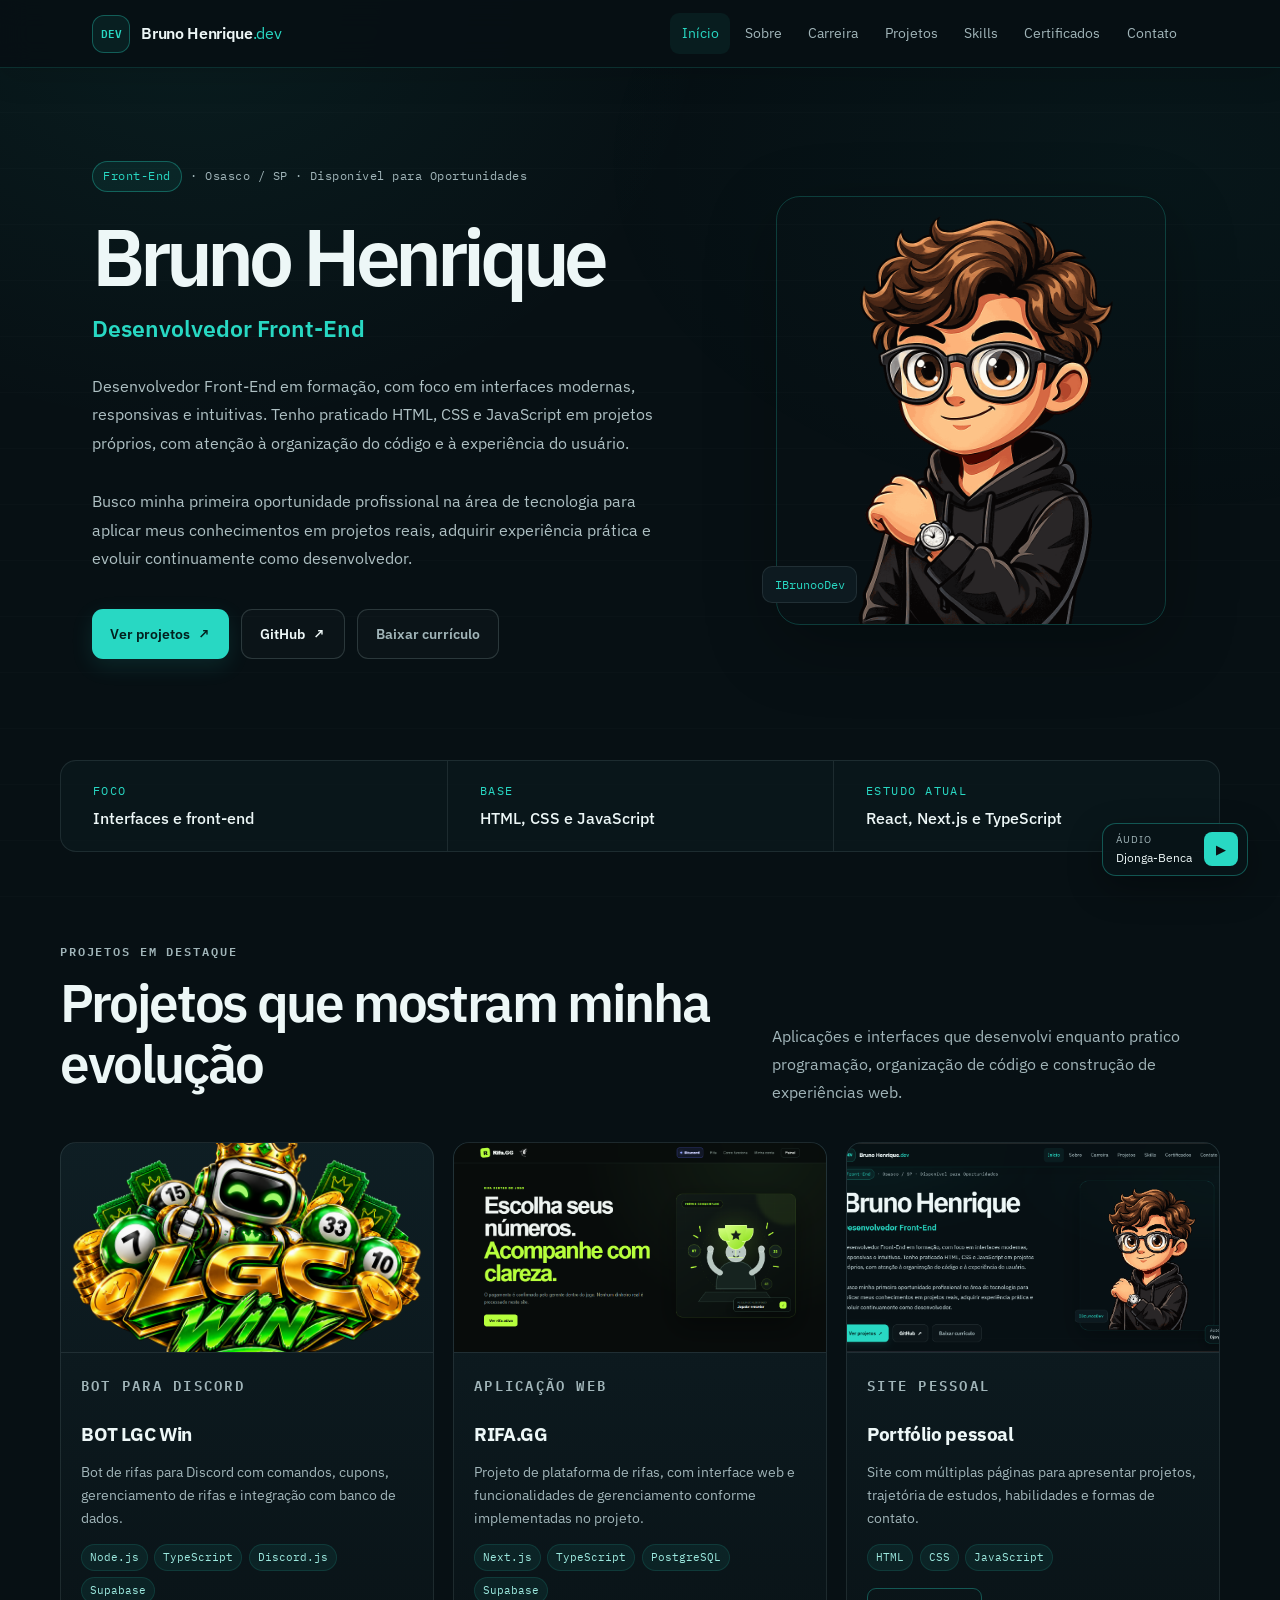
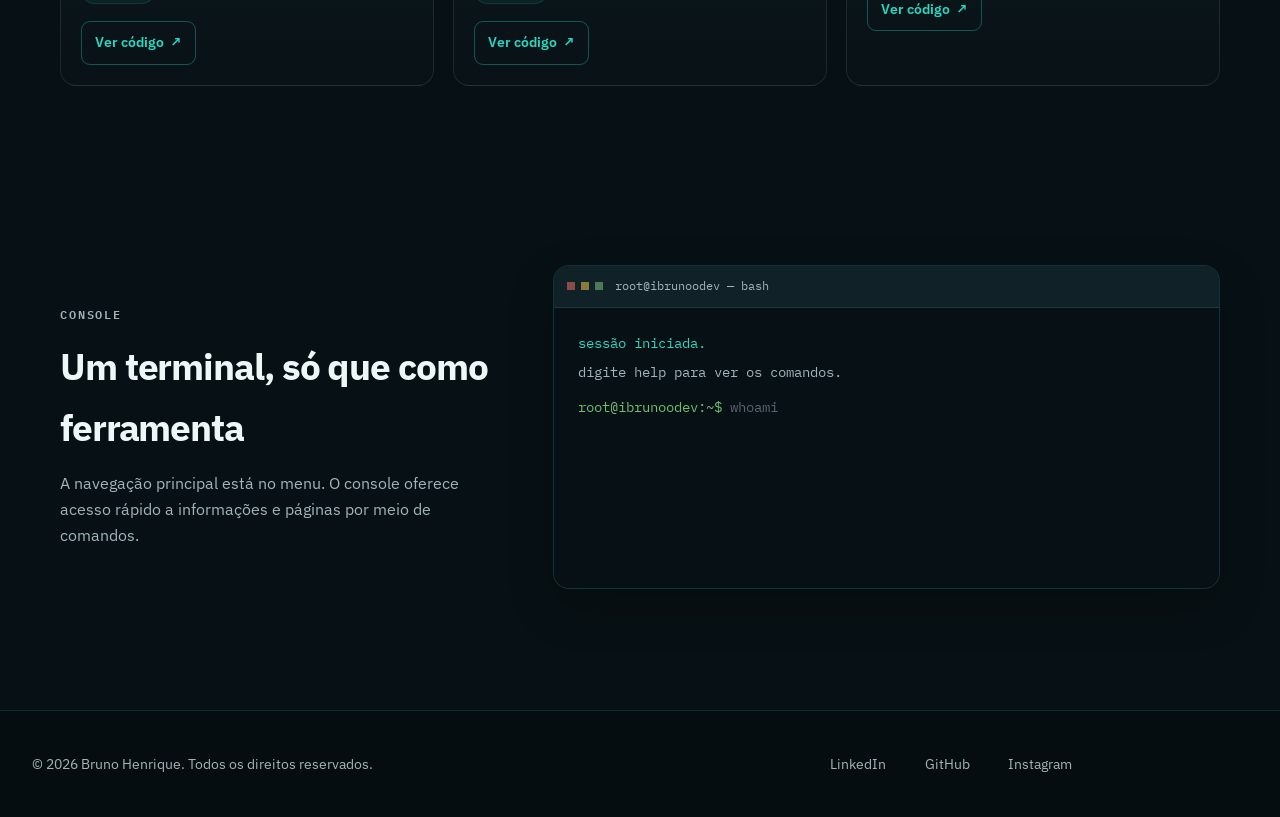
==== commit 3219cdda: "Add novo modelo de footer" ====
--- a/index.html
+++ b/index.html
@@ -34,7 +34,6 @@
         <a href="skills.html" data-nav="skills">Skills</a>
         <a href="certificados.html" data-nav="certificados">Certificados</a>
         <a href="contato.html" data-nav="contato">Contato</a>
-        <a href="frase.html" data-nav="frase">Frase</a>
       </nav>
       <button class="nav-toggle" type="button" aria-label="Abrir menu" aria-expanded="false">
         <span></span><span></span><span></span>
@@ -114,7 +113,7 @@
           </div>
         </article>
         <article class="featured-card reveal">
-          <img src="src/img/Img-Projeto-Portfolio.jpg" alt="Prévia do portfólio pessoal" loading="lazy" />
+          <img src="src/img/Img-Projeto-Portfolio.png" alt="Prévia do portfólio pessoal" loading="lazy" />
           <div class="featured-body">
             <p class="page-kicker">Site pessoal</p>
             <h3>Portfólio pessoal</h3>
--- a/src/css/redesign.css
+++ b/src/css/redesign.css
@@ -1,185 +1,995 @@
-/* REDESIGN 2026 — camada visual compartilhada, preservando o HTML e os recursos existentes */
-:root { --color-primary:#28d8c3; --color-primary-hover:#54ead8; --color-primary-soft:rgba(40,216,195,.10); --color-bg:#071014; --color-bg-elevated:#0d1a20; --color-bg-card:#0c191e; --color-bg-header:rgba(7,16,20,.92); --color-bg-footer:#060d10; --color-text:#edf7f7; --color-text-muted:#a1b5b9; --color-border:rgba(202,231,232,.10); --color-border-strong:rgba(202,231,232,.17); --color-border-accent:rgba(40,216,195,.34); --shadow-focus:0 0 0 3px rgba(40,216,195,.25); --radius-sm:8px; --radius-md:12px; --radius-lg:18px; }
-html { scroll-padding-top: calc(var(--header-height) + 1rem); }
-body { background-color:var(--color-bg); background-image:radial-gradient(ellipse at 15% 0%,rgba(40,216,195,.065),transparent 34%),linear-gradient(180deg,rgba(255,255,255,.012) 1px,transparent 1px); background-size:auto,56px 56px; }
-body::before { background:radial-gradient(ellipse at 90% 18%,rgba(40,216,195,.035),transparent 35%); }
-::selection { background:rgba(40,216,195,.25); color:#fff; }
-.container { width:min(1160px,100%); }
-.site-header { border-bottom-color:rgba(40,216,195,.16); box-shadow:0 8px 32px rgba(0,0,0,.12); }
-.brand { gap:.7rem; }
-.brand-mark { width:38px;height:38px;border-radius:12px;background:rgba(40,216,195,.08);font-size:.7rem;font-weight:600; }
-.brand-name { font-size:1.02rem; }
-.brand-name span { color:var(--color-primary); }
-.site-nav { gap:.25rem; }
-.site-nav a { padding:.55rem .7rem;border-radius:9px;white-space:nowrap; }
-.site-nav a:hover,.site-nav a.is-active { color:var(--color-primary);background:rgba(40,216,195,.065); }
-.site-nav a.is-active::after { display:none; }
-.nav-toggle { border:1px solid var(--color-border);border-radius:10px; }
-.page { padding-top:calc(var(--header-height) + clamp(2.5rem,6vw,5rem)); }
-.page-intro { max-width:48rem;margin-bottom:clamp(2rem,4vw,3.25rem); }
-.page-kicker { color:var(--color-primary);font-size:.73rem;letter-spacing:.16em;font-weight:600; }
-.page-intro h1,.section-title { font-size:clamp(2rem,4.3vw,3.3rem);letter-spacing:-.045em; }
-.page-lead { max-width:42rem;line-height:1.75;font-size:1.05rem; }
-.btn { min-height:46px;padding:.78rem 1.15rem;border-radius:11px;font-weight:600; }
-.btn-primary { background:var(--color-primary);color:#03201e;box-shadow:0 7px 22px rgba(40,216,195,.12); }
-.btn-primary:hover { background:var(--color-primary-hover);transform:translateY(-2px); }
-.btn-secondary,.btn-ghost { border-color:var(--color-border-strong);background:rgba(255,255,255,.018); }
-.btn-secondary:hover,.btn-ghost:hover { border-color:var(--color-primary);background:rgba(40,216,195,.06); }
-.site-footer { margin-top:2rem;border-top-color:rgba(40,216,195,.16); }
-.site-footer .container { align-items:center; }
-.social-links { width:100%;align-items:center;justify-content:space-between;flex-wrap:wrap;gap:1rem; }
-.social-links a { padding:.35rem 0; }
-.hero { min-height:min(760px,calc(100vh - var(--header-height)));padding-top:calc(var(--header-height) + 2.5rem);padding-bottom:3rem;gap:clamp(2rem,6vw,5.5rem); }
-.hero-meta { display:flex;align-items:center;flex-wrap:wrap;gap:.5rem;font-size:.76rem; }
-.hero-meta span { display:inline-flex;padding:.28rem .65rem;border:1px solid var(--color-border-accent);border-radius:999px;background:rgba(40,216,195,.07);color:var(--color-primary); }
-.hero h1 { font-size:clamp(2.8rem,6.5vw,5rem);letter-spacing:-.065em;line-height:1.02; }
-.hero-role { color:var(--color-primary);font-weight:600;font-size:clamp(1.1rem,2vw,1.45rem); }
-.hero-text { max-width:39rem;color:#afc1c4;line-height:1.8; }
-.hero-actions { gap:.75rem; }
-.hero-visual { justify-content:center; }
-.hero-frame { width:min(100%,390px); }
-.hero-frame img { aspect-ratio:4/4.4;object-fit:cover;object-position:center 20%;border-radius:24px;border-color:rgba(40,216,195,.22);box-shadow:0 20px 70px rgba(0,0,0,.28); }
-.hero-caption { left:-14px;bottom:22px;border-radius:10px;color:var(--color-primary); }
-.status-strip { max-width:1160px;margin:0 auto;border:1px solid var(--color-border);border-radius:16px;background:rgba(12,25,30,.72);overflow:hidden; }
-.status-item { padding:1.25rem clamp(1rem,3vw,2rem); }
-.status-label { color:var(--color-primary);text-transform:uppercase;letter-spacing:.12em; }
-.status-value { font-weight:500; }
-.home-block { padding-block:clamp(3.5rem,7vw,6rem); }
-.home-block-head { align-items:end; }
-.home-block-head > p { line-height:1.75; }
-.featured-grid { grid-template-columns:repeat(3,minmax(0,1fr));gap:1.2rem; }
-.featured-card { min-width:0;border:1px solid var(--color-border);border-radius:16px;background:linear-gradient(180deg,rgba(15,31,37,.96),rgba(9,19,23,.98));transition:transform .22s ease,border-color .22s ease,box-shadow .22s ease; }
-.featured-card:hover { transform:translateY(-5px);border-color:rgba(40,216,195,.42);box-shadow:0 18px 40px rgba(0,0,0,.22); }
-.featured-card img { height:auto;aspect-ratio:16/9;object-fit:cover;border-bottom:1px solid var(--color-border); }
-.featured-body { padding:1.25rem;gap:.7rem; }
-.featured-body h3 { font-size:1.18rem; }
-.featured-body p { line-height:1.65; }
-.featured-link { display:inline-flex;align-self:flex-start;align-items:center;gap:.4rem;margin-top:.35rem;padding:.58rem .8rem;border:1px solid var(--color-border-accent);border-radius:9px;color:var(--color-primary);font-weight:600; }
-.featured-link:hover { background:rgba(40,216,195,.08);text-decoration:none; }
-.tech-tags { display:flex;flex-wrap:wrap;gap:.4rem;margin-top:.15rem; }
-.tech-tags span { padding:.22rem .5rem;border-radius:999px;background:rgba(40,216,195,.07);border:1px solid rgba(40,216,195,.13);font-family:var(--font-mono);font-size:.68rem;color:#9ce9df; }
-.console-intro { gap:clamp(1.5rem,4vw,3rem);align-items:center; }
-.console-intro h2 { font-size:clamp(1.6rem,3vw,2.3rem); }
-.terminal { border:1px solid rgba(40,216,195,.2);border-radius:16px;overflow:hidden;box-shadow:0 18px 48px rgba(0,0,0,.18); }
-.terminal-bar { background:#102228; }
-.terminal-screen { background:#071115; }
-.about-grid,.contact-layout { gap:clamp(2rem,5vw,4.5rem); }
-.about-image img { border-radius:20px;border-color:var(--color-border);box-shadow:0 20px 55px rgba(0,0,0,.2); }
-.about-text h2 { font-size:clamp(1.5rem,3vw,2.25rem); }
-.info-row { border-top-color:var(--color-border); }
-.timeline { max-width:800px; }
-.timeline::before { background:linear-gradient(var(--color-primary),var(--color-border)); }
-.timeline-item { padding:1.15rem 1.25rem;border:1px solid var(--color-border);border-radius:14px;background:rgba(12,25,30,.72);margin-bottom:1rem; }
-.timeline-item::before { left:calc(-1 * var(--space-xl) - 3px);border-radius:50%;box-shadow:0 0 0 5px rgba(40,216,195,.08); }
-.timeline-date { font-weight:500; }
-.skills-grid { grid-template-columns:repeat(4,minmax(0,1fr));border:0;gap:.8rem; }
-.skill-card { min-height:88px;border:1px solid var(--color-border)!important;border-radius:14px;background:rgba(12,25,30,.72);padding:1.15rem;transition:border-color .2s ease,transform .2s ease; }
-.skill-card:hover { transform:translateY(-3px);border-color:var(--color-border-accent)!important; }
-.skill-card i { font-size:1.8rem; }
-.contact-list { border-top:1px solid var(--color-border); }
-.contact-item { gap:1rem;border-bottom-color:var(--color-border);padding:1.15rem 1rem;border-radius:10px; }
-.contact-item:hover { background:rgba(40,216,195,.05); }
-.cert-toolbar,.project-toolbar { gap:.55rem; }
-.cert-filter { border-radius:999px;padding:.55rem .9rem; }
-.cert-filter.is-active,.cert-filter:hover { background:rgba(40,216,195,.09);border-color:var(--color-primary);color:var(--color-primary); }
-.cert-grid { gap:1.1rem; }
-.cert-card { border-radius:15px;overflow:hidden;background:var(--color-bg-card);border-color:var(--color-border);transition:transform .2s ease,border-color .2s ease; }
-.cert-card:hover { transform:translateY(-4px);border-color:var(--color-border-accent); }
-.cert-preview { height:auto;aspect-ratio:16/10; }
-.cert-body { padding:1.15rem; }
-.cert-actions { flex-wrap:wrap; }
-.projects-section { padding-inline:var(--gutter);max-width:1240px;margin:2rem auto 0; }
-.section-header { display:flex;justify-content:space-between;align-items:end;gap:1.5rem;padding:2rem 0; }
-.section-header h1 { font-size:clamp(2rem,4vw,3rem);letter-spacing:-.04em; }
-.section-label { color:var(--color-primary);font-family:var(--font-mono);font-size:.75rem;letter-spacing:.14em; }
-.project-count { border:1px solid var(--color-border);border-radius:12px;padding:.8rem 1.2rem;background:rgba(40,216,195,.04); }
-.project-count span { display:block;color:var(--color-text-muted);font-size:.7rem;letter-spacing:.1em; }
-.project-count strong { color:var(--color-primary);font-size:1.5rem; }
-.projects-container { display:grid;grid-template-columns:repeat(3,minmax(0,1fr));gap:1.15rem; }
-.project-card { min-width:0;overflow:hidden;border:1px solid var(--color-border);border-radius:16px;background:linear-gradient(180deg,#0d1b20,#091317);transition:transform .22s ease,border-color .22s ease,box-shadow .22s ease; }
-.project-card:hover { transform:translateY(-4px);border-color:var(--color-border-accent);box-shadow:0 18px 42px rgba(0,0,0,.2); }
-.project-image { height:auto;aspect-ratio:16/9;overflow:hidden;border-bottom:1px solid var(--color-border); }
-.project-image img { width:100%;height:100%;object-fit:cover;transition:transform .35s ease; }
-.project-card:hover .project-image img { transform:scale(1.035); }
-.image-overlay { background:linear-gradient(180deg,transparent,rgba(3,10,13,.55)); }
-.project-content { padding:1.2rem; }
-.project-number { color:var(--color-primary);font-family:var(--font-mono);font-size:.7rem;letter-spacing:.1em;text-transform:uppercase; }
-.project-content h2 { margin:.3rem 0 .55rem;font-size:1.2rem;letter-spacing:-.02em; }
-.project-content p { color:var(--color-text-muted);font-size:.92rem;line-height:1.65; }
-.technologies { display:flex;flex-wrap:wrap;gap:.4rem;margin:1rem 0; }
-.technologies span { border:1px solid rgba(40,216,195,.15);background:rgba(40,216,195,.06);border-radius:999px;padding:.2rem .5rem;color:#9ce9df;font-size:.72rem; }
-.project-buttons { display:flex;flex-wrap:wrap;gap:.55rem;margin-top:1rem; }
-.btn-project,.btn-github { min-height:40px;display:inline-flex;align-items:center;justify-content:center;border:1px solid var(--color-border-strong);border-radius:9px;padding:.55rem .8rem;font-size:.75rem;font-weight:600;letter-spacing:.02em; }
-.btn-project { background:var(--color-primary);color:#04201e;border-color:var(--color-primary); }
-.btn-github { color:var(--color-text); }
-.btn-project:hover,.btn-github:hover { border-color:var(--color-primary);transform:translateY(-1px); }
-.project-modal-dialog { border-radius:16px;overflow:hidden;border-color:var(--color-border-accent); }
-.music-player { border:1px solid var(--color-border-accent)!important;border-radius:14px!important;background:rgba(8,20,24,.94)!important;box-shadow:0 12px 35px rgba(0,0,0,.3); }
-button,a { -webkit-tap-highlight-color:transparent; }
-a,button { transition-duration:180ms; }
-:focus-visible { outline:2px solid var(--color-primary);outline-offset:3px;box-shadow:none; }
-@media (max-width:1100px) { .site-nav { gap:0; }.site-nav a { padding:.5rem .48rem;font-size:.82rem; }.featured-grid,.projects-container { grid-template-columns:repeat(2,minmax(0,1fr)); } }
-@media (max-width:980px) { .site-nav { gap:.25rem; }.site-nav a { padding:.8rem .7rem;font-size:1rem; }.hero { min-height:auto;padding-top:calc(var(--header-height) + 2rem); }.hero-visual { order:0;justify-content:center; }.hero-frame { width:min(100%,330px); }.status-strip { width:calc(100% - 2*var(--gutter)); }.console-intro { grid-template-columns:1fr; }.skills-grid { grid-template-columns:repeat(3,minmax(0,1fr)); } }
-@media (max-width:700px) { .featured-grid,.projects-container { grid-template-columns:1fr; }.hero { grid-template-columns:1fr;gap:1.75rem; }.hero-visual { order:-1; }.hero-frame { width:min(72%,280px); }.hero h1 { font-size:clamp(2.55rem,12vw,4rem); }.hero-text { font-size:.96rem; }.hero-actions { flex-direction:column;align-items:stretch; }.hero-actions .btn { width:100%; }.status-strip { grid-template-columns:1fr; }.status-item { padding:1rem 1.1rem; }.status-item+.status-item { border-left:0;border-top:1px solid var(--color-border); }.home-block-head { align-items:flex-start; }.skills-grid { grid-template-columns:repeat(2,minmax(0,1fr)); }.section-header { align-items:flex-start;flex-direction:column; }.social-links { justify-content:flex-start; }.social-links p { flex-basis:100%; }.contact-item { align-items:flex-start;flex-direction:column;gap:.2rem; }.project-buttons { display:grid;grid-template-columns:1fr 1fr; }.page-intro h1 { overflow-wrap:anywhere; } }
-@media (prefers-reduced-motion:reduce) { *,*::before,*::after { scroll-behavior:auto!important;animation-duration:.01ms!important;animation-iteration-count:1!important;transition-duration:.01ms!important; }.reveal { opacity:1;transform:none; } }
-
-/* CORREÇÃO DE LAYOUT — cartões das páginas Projetos e Frase */
+/* REDESIGN 2026 — camada visual compartilhada, preservando o HTML e os recursos existentes * */
+
+:root {
+    --color-primary:#28d8c3;
+    --color-primary-hover:#54ead8;
+    --color-primary-soft:rgba(40,216,195,.10);
+    --color-bg:#071014;
+    --color-bg-elevated:#0d1a20;
+    --color-bg-card:#0c191e;
+    --color-bg-header:rgba(7,16,20,.92);
+    --color-bg-footer:#060d10;
+    --color-text:#edf7f7;
+    --color-text-muted:#a1b5b9;
+    --color-border:rgba(202,231,232,.10);
+    --color-border-strong:rgba(202,231,232,.17);
+    --color-border-accent:rgba(40,216,195,.34);
+    --shadow-focus:0 0 0 3px rgba(40,216,195,.25);
+    --radius-sm:8px;
+    --radius-md:12px;
+    --radius-lg:18px;
+}
+
+html {
+    scroll-padding-top: calc(var(--header-height) + 1rem);
+}
+
+body {
+    background-color:var(--color-bg);
+    background-image:radial-gradient(ellipse at 15% 0%,rgba(40,216,195,.065),transparent 34%),linear-gradient(180deg,rgba(255,255,255,.012) 1px,transparent 1px);
+    background-size:auto,56px 56px;
+}
+
+body::before {
+    background:radial-gradient(ellipse at 90% 18%,rgba(40,216,195,.035),transparent 35%);
+}
+
+::selection {
+    background:rgba(40,216,195,.25);
+    color:#fff;
+}
+
+.container {
+    width:min(1160px,100%);
+}
+
+.site-header {
+    border-bottom-color:rgba(40,216,195,.16);
+    box-shadow:0 8px 32px rgba(0,0,0,.12);
+}
+
+.brand {
+    gap:.7rem;
+}
+
+.brand-mark {
+    width:38px;
+    height:38px;
+    border-radius:12px;
+    background:rgba(40,216,195,.08);
+    font-size:.7rem;
+    font-weight:600;
+}
+
+.brand-name {
+    font-size:1.02rem;
+}
+
+.brand-name span {
+    color:var(--color-primary);
+}
+
+.site-nav {
+    gap:.25rem;
+}
+
+.site-nav a {
+    padding:.55rem .7rem;
+    border-radius:9px;
+    white-space:nowrap;
+}
+
+.site-nav a:hover,.site-nav a.is-active {
+    color:var(--color-primary);
+    background:rgba(40,216,195,.065);
+}
+
+.site-nav a.is-active::after {
+    display:none;
+}
+
+.nav-toggle {
+    border:1px solid var(--color-border);
+    border-radius:10px;
+}
+
+.page {
+    padding-top:calc(var(--header-height) + clamp(2.5rem,6vw,5rem));
+}
+
+.page-intro {
+    max-width:48rem;
+    margin-bottom:clamp(2rem,4vw,3.25rem);
+}
+
+.page-kicker {
+    color:var(--color-primary);
+    font-size:.73rem;
+    letter-spacing:.16em;
+    font-weight:600;
+}
+
+.page-intro h1,.section-title {
+    font-size:clamp(2rem,4.3vw,3.3rem);
+    letter-spacing:-.045em;
+}
+
+.page-lead {
+    max-width:42rem;
+    line-height:1.75;
+    font-size:1.05rem;
+}
+
+.btn {
+    min-height:46px;
+    padding:.78rem 1.15rem;
+    border-radius:11px;
+    font-weight:600;
+}
+
+.btn-primary {
+    background:var(--color-primary);
+    color:#03201e;
+    box-shadow:0 7px 22px rgba(40,216,195,.12);
+}
+
+.btn-primary:hover {
+    background:var(--color-primary-hover);
+    transform:translateY(-2px);
+}
+
+.btn-secondary,.btn-ghost {
+    border-color:var(--color-border-strong);
+    background:rgba(255,255,255,.018);
+}
+
+.btn-secondary:hover,.btn-ghost:hover {
+    border-color:var(--color-primary);
+    background:rgba(40,216,195,.06);
+}
+
+.site-footer {
+    margin-top:2rem;
+    border-top-color:rgba(40,216,195,.16);
+}
+
+.site-footer .container {
+    align-items:center;
+}
+
+.social-links {
+    width:100%;
+    align-items:center;
+    justify-content:space-between;
+    flex-wrap:wrap;
+    gap:1rem;
+}
+
+.social-links a {
+    padding:.35rem 0;
+}
+
+.hero {
+    min-height:min(760px,calc(100vh - var(--header-height)));
+    padding-top:calc(var(--header-height) + 2.5rem);
+    padding-bottom:3rem;
+    gap:clamp(2rem,6vw,5.5rem);
+}
+
+.hero-meta {
+    display:flex;
+    align-items:center;
+    flex-wrap:wrap;
+    gap:.5rem;
+    font-size:.76rem;
+}
+
+.hero-meta span {
+    display:inline-flex;
+    padding:.28rem .65rem;
+    border:1px solid var(--color-border-accent);
+    border-radius:999px;
+    background:rgba(40,216,195,.07);
+    color:var(--color-primary);
+}
+
+.hero h1 {
+    font-size:clamp(2.8rem,6.5vw,5rem);
+    letter-spacing:-.065em;
+    line-height:1.02;
+}
+
+.hero-role {
+    color:var(--color-primary);
+    font-weight:600;
+    font-size:clamp(1.1rem,2vw,1.45rem);
+}
+
+.hero-text {
+    max-width:39rem;
+    color:#afc1c4;
+    line-height:1.8;
+}
+
+.hero-actions {
+    gap:.75rem;
+}
+
+.hero-visual {
+    justify-content:center;
+}
+
+.hero-frame {
+    width:min(100%,390px);
+}
+
+.hero-frame img {
+    aspect-ratio:4/4.4;
+    object-fit:cover;
+    object-position:center 20%;
+    border-radius:24px;
+    border-color:rgba(40,216,195,.22);
+    box-shadow:0 20px 70px rgba(0,0,0,.28);
+}
+
+.hero-caption {
+    left:-14px;
+    bottom:22px;
+    border-radius:10px;
+    color:var(--color-primary);
+}
+
+.status-strip {
+    max-width:1160px;
+    margin:0 auto;
+    border:1px solid var(--color-border);
+    border-radius:16px;
+    background:rgba(12,25,30,.72);
+    overflow:hidden;
+}
+
+.status-item {
+    padding:1.25rem clamp(1rem,3vw,2rem);
+}
+
+.status-label {
+    color:var(--color-primary);
+    text-transform:uppercase;
+    letter-spacing:.12em;
+}
+
+.status-value {
+    font-weight:500;
+}
+
+.home-block {
+    padding-block:clamp(3.5rem,7vw,6rem);
+}
+
+.home-block-head {
+    align-items:end;
+}
+
+.home-block-head > p {
+    line-height:1.75;
+}
+
+.featured-grid {
+    grid-template-columns:repeat(3,minmax(0,1fr));
+    gap:1.2rem;
+}
+
+.featured-card {
+    min-width:0;
+    border:1px solid var(--color-border);
+    border-radius:16px;
+    background:linear-gradient(180deg,rgba(15,31,37,.96),rgba(9,19,23,.98));
+    transition:transform .22s ease,border-color .22s ease,box-shadow .22s ease;
+}
+
+.featured-card:hover {
+    transform:translateY(-5px);
+    border-color:rgba(40,216,195,.42);
+    box-shadow:0 18px 40px rgba(0,0,0,.22);
+}
+
+.featured-card img {
+    height:auto;
+    aspect-ratio:16/9;
+    object-fit:cover;
+    border-bottom:1px solid var(--color-border);
+}
+
+.featured-body {
+    padding:1.25rem;
+    gap:.7rem;
+}
+
+.featured-body h3 {
+    font-size:1.18rem;
+}
+
+.featured-body p {
+    line-height:1.65;
+}
+
+.featured-link {
+    display:inline-flex;
+    align-self:flex-start;
+    align-items:center;
+    gap:.4rem;
+    margin-top:.35rem;
+    padding:.58rem .8rem;
+    border:1px solid var(--color-border-accent);
+    border-radius:9px;
+    color:var(--color-primary);
+    font-weight:600;
+}
+
+.featured-link:hover {
+    background:rgba(40,216,195,.08);
+    text-decoration:none;
+}
+
+.tech-tags {
+    display:flex;
+    flex-wrap:wrap;
+    gap:.4rem;
+    margin-top:.15rem;
+}
+
+.tech-tags span {
+    padding:.22rem .5rem;
+    border-radius:999px;
+    background:rgba(40,216,195,.07);
+    border:1px solid rgba(40,216,195,.13);
+    font-family:var(--font-mono);
+    font-size:.68rem;
+    color:#9ce9df;
+}
+
+.console-intro {
+    gap:clamp(1.5rem,4vw,3rem);
+    align-items:center;
+}
+
+.console-intro h2 {
+    font-size:clamp(1.6rem,3vw,2.3rem);
+}
+
+.terminal {
+    border:1px solid rgba(40,216,195,.2);
+    border-radius:16px;
+    overflow:hidden;
+    box-shadow:0 18px 48px rgba(0,0,0,.18);
+}
+
+.terminal-bar {
+    background:#102228;
+}
+
+.terminal-screen {
+    background:#071115;
+}
+
+.about-grid,.contact-layout {
+    gap:clamp(2rem,5vw,4.5rem);
+}
+
+.about-image img {
+    border-radius:20px;
+    border-color:var(--color-border);
+    box-shadow:0 20px 55px rgba(0,0,0,.2);
+}
+
+.about-text h2 {
+    font-size:clamp(1.5rem,3vw,2.25rem);
+}
+
+.info-row {
+    border-top-color:var(--color-border);
+}
+
+.timeline {
+    max-width:800px;
+}
+
+.timeline::before {
+    background:linear-gradient(var(--color-primary),var(--color-border));
+}
+
+.timeline-item {
+    padding:1.15rem 1.25rem;
+    border:1px solid var(--color-border);
+    border-radius:14px;
+    background:rgba(12,25,30,.72);
+    margin-bottom:1rem;
+}
+
+.timeline-item::before {
+    left:calc(-1 * var(--space-xl) - 3px);
+    border-radius:50%;
+    box-shadow:0 0 0 5px rgba(40,216,195,.08);
+}
+
+.timeline-date {
+    font-weight:500;
+}
+
+.skills-grid {
+    grid-template-columns:repeat(4,minmax(0,1fr));
+    border:0;
+    gap:.8rem;
+}
+
+.skill-card {
+    min-height:88px;
+    border:1px solid var(--color-border)!important;
+    border-radius:14px;
+    background:rgba(12,25,30,.72);
+    padding:1.15rem;
+    transition:border-color .2s ease,transform .2s ease;
+}
+
+.skill-card:hover {
+    transform:translateY(-3px);
+    border-color:var(--color-border-accent)!important;
+}
+
+.skill-card i {
+    font-size:1.8rem;
+}
+
+.contact-list {
+    border-top:1px solid var(--color-border);
+}
+
+.contact-item {
+    gap:1rem;
+    border-bottom-color:var(--color-border);
+    padding:1.15rem 1rem;
+    border-radius:10px;
+}
+
+.contact-item:hover {
+    background:rgba(40,216,195,.05);
+}
+
+.cert-toolbar,.project-toolbar {
+    gap:.55rem;
+}
+
+.cert-filter {
+    border-radius:999px;
+    padding:.55rem .9rem;
+}
+
+.cert-filter.is-active,.cert-filter:hover {
+    background:rgba(40,216,195,.09);
+    border-color:var(--color-primary);
+    color:var(--color-primary);
+}
+
+.cert-grid {
+    gap:1.1rem;
+}
+
+.cert-card {
+    border-radius:15px;
+    overflow:hidden;
+    background:var(--color-bg-card);
+    border-color:var(--color-border);
+    transition:transform .2s ease,border-color .2s ease;
+}
+
+.cert-card:hover {
+    transform:translateY(-4px);
+    border-color:var(--color-border-accent);
+}
+
+.cert-preview {
+    height:auto;
+    aspect-ratio:16/10;
+}
+
+.cert-body {
+    padding:1.15rem;
+}
+
+.cert-actions {
+    flex-wrap:wrap;
+}
+
+.projects-section {
+    padding-inline:var(--gutter);
+    max-width:1240px;
+    margin:2rem auto 0;
+}
+
+.section-header {
+    display:flex;
+    justify-content:space-between;
+    align-items:end;
+    gap:1.5rem;
+    padding:2rem 0;
+}
+
+.section-header h1 {
+    font-size:clamp(2rem,4vw,3rem);
+    letter-spacing:-.04em;
+}
+
+.section-label {
+    color:var(--color-primary);
+    font-family:var(--font-mono);
+    font-size:.75rem;
+    letter-spacing:.14em;
+}
+
+.project-count {
+    border:1px solid var(--color-border);
+    border-radius:12px;
+    padding:.8rem 1.2rem;
+    background:rgba(40,216,195,.04);
+}
+
+.project-count span {
+    display:block;
+    color:var(--color-text-muted);
+    font-size:.7rem;
+    letter-spacing:.1em;
+}
+
+.project-count strong {
+    color:var(--color-primary);
+    font-size:1.5rem;
+}
+
 .projects-container {
-  display: grid;
-  grid-template-columns: repeat(3, minmax(0, 1fr));
-  align-items: stretch;
-  gap: clamp(1rem, 2.2vw, 1.5rem);
-}
+    display:grid;
+    grid-template-columns:repeat(3,minmax(0,1fr));
+    gap:1.15rem;
+}
+
+.project-card {
+    min-width:0;
+    overflow:hidden;
+    border:1px solid var(--color-border);
+    border-radius:16px;
+    background:linear-gradient(180deg,#0d1b20,#091317);
+    transition:transform .22s ease,border-color .22s ease,box-shadow .22s ease;
+}
+
+.project-card:hover {
+    transform:translateY(-4px);
+    border-color:var(--color-border-accent);
+    box-shadow:0 18px 42px rgba(0,0,0,.2);
+}
+
+.project-image {
+    height:auto;
+    aspect-ratio:16/9;
+    overflow:hidden;
+    border-bottom:1px solid var(--color-border);
+}
+
+.project-image img {
+    width:100%;
+    height:100%;
+    object-fit:cover;
+    transition:transform .35s ease;
+}
+
+.project-card:hover .project-image img {
+    transform:scale(1.035);
+}
+
+.image-overlay {
+    background:linear-gradient(180deg,transparent,rgba(3,10,13,.55));
+}
+
+.project-content {
+    padding:1.2rem;
+}
+
+.project-number {
+    color:var(--color-primary);
+    font-family:var(--font-mono);
+    font-size:.7rem;
+    letter-spacing:.1em;
+    text-transform:uppercase;
+}
+
+.project-content h2 {
+    margin:.3rem 0 .55rem;
+    font-size:1.2rem;
+    letter-spacing:-.02em;
+}
+
+.project-content p {
+    color:var(--color-text-muted);
+    font-size:.92rem;
+    line-height:1.65;
+}
+
+.technologies {
+    display:flex;
+    flex-wrap:wrap;
+    gap:.4rem;
+    margin:1rem 0;
+}
+
+.technologies span {
+    border:1px solid rgba(40,216,195,.15);
+    background:rgba(40,216,195,.06);
+    border-radius:999px;
+    padding:.2rem .5rem;
+    color:#9ce9df;
+    font-size:.72rem;
+}
+
+.project-buttons {
+    display:flex;
+    flex-wrap:wrap;
+    gap:.55rem;
+    margin-top:1rem;
+}
+
+.btn-project,.btn-github {
+    min-height:40px;
+    display:inline-flex;
+    align-items:center;
+    justify-content:center;
+    border:1px solid var(--color-border-strong);
+    border-radius:9px;
+    padding:.55rem .8rem;
+    font-size:.75rem;
+    font-weight:600;
+    letter-spacing:.02em;
+}
+
+.btn-project {
+    background:var(--color-primary);
+    color:#04201e;
+    border-color:var(--color-primary);
+}
+
+.btn-github {
+    color:var(--color-text);
+}
+
+.btn-project:hover,.btn-github:hover {
+    border-color:var(--color-primary);
+    transform:translateY(-1px);
+}
+
+.project-modal-dialog {
+    border-radius:16px;
+    overflow:hidden;
+    border-color:var(--color-border-accent);
+}
+
+.music-player {
+    border:1px solid var(--color-border-accent)!important;
+    border-radius:14px!important;
+    background:rgba(8,20,24,.94)!important;
+    box-shadow:0 12px 35px rgba(0,0,0,.3);
+}
+
+button,a {
+    -webkit-tap-highlight-color:transparent;
+}
+
+a,button {
+    transition-duration:180ms;
+}
+
+:focus-visible {
+    outline:2px solid var(--color-primary);
+    outline-offset:3px;
+    box-shadow:none;
+}
+
+@media (max-width:1100px) {
+    .site-nav {
+        gap:0;
+    }
+
+    .site-nav a {
+        padding:.5rem .48rem;
+        font-size:.82rem;
+    }
+
+    .featured-grid,.projects-container {
+        grid-template-columns:repeat(2,minmax(0,1fr));
+    }
+
+}
+
+@media (max-width:980px) {
+    .site-nav {
+        gap:.25rem;
+    }
+
+    .site-nav a {
+        padding:.8rem .7rem;
+        font-size:1rem;
+    }
+
+    .hero {
+        min-height:auto;
+        padding-top:calc(var(--header-height) + 2rem);
+    }
+
+    .hero-visual {
+        order:0;
+        justify-content:center;
+    }
+
+    .hero-frame {
+        width:min(100%,330px);
+    }
+
+    .status-strip {
+        width:calc(100% - 2*var(--gutter));
+    }
+
+    .console-intro {
+        grid-template-columns:1fr;
+    }
+
+    .skills-grid {
+        grid-template-columns:repeat(3,minmax(0,1fr));
+    }
+
+}
+
+@media (max-width:700px) {
+    .featured-grid,.projects-container {
+        grid-template-columns:1fr;
+    }
+
+    .hero {
+        grid-template-columns:1fr;
+        gap:1.75rem;
+    }
+
+    .hero-visual {
+        order:-1;
+    }
+
+    .hero-frame {
+        width:min(72%,280px);
+    }
+
+    .hero h1 {
+        font-size:clamp(2.55rem,12vw,4rem);
+    }
+
+    .hero-text {
+        font-size:.96rem;
+    }
+
+    .hero-actions {
+        flex-direction:column;
+        align-items:stretch;
+    }
+
+    .hero-actions .btn {
+        width:100%;
+    }
+
+    .status-strip {
+        grid-template-columns:1fr;
+    }
+
+    .status-item {
+        padding:1rem 1.1rem;
+    }
+
+    .status-item+.status-item {
+        border-left:0;
+        border-top:1px solid var(--color-border);
+    }
+
+    .home-block-head {
+        align-items:flex-start;
+    }
+
+    .skills-grid {
+        grid-template-columns:repeat(2,minmax(0,1fr));
+    }
+
+    .section-header {
+        align-items:flex-start;
+        flex-direction:column;
+    }
+
+    .social-links {
+        justify-content:flex-start;
+    }
+
+    .social-links p {
+        flex-basis:100%;
+    }
+
+    .contact-item {
+        align-items:flex-start;
+        flex-direction:column;
+        gap:.2rem;
+    }
+
+    .project-buttons {
+        display:grid;
+        grid-template-columns:1fr 1fr;
+    }
+
+    .page-intro h1 {
+        overflow-wrap:anywhere;
+    }
+
+}
+
+@media (prefers-reduced-motion:reduce) {
+    *,*::before,*::after {
+        scroll-behavior:auto!important;
+        animation-duration:.01ms!important;
+        animation-iteration-count:1!important;
+        transition-duration:.01ms!important;
+    }
+
+    .reveal {
+        opacity:1;
+        transform:none;
+    }
+
+}
+
+/* CORREÇÃO DE LAYOUT — cartões das páginas Projetos e Frase * */
+
+.projects-container {
+    display: grid;
+    grid-template-columns: repeat(3, minmax(0, 1fr));
+    align-items: stretch;
+    gap: clamp(1rem, 2.2vw, 1.5rem);
+}
+
 .projects-container > .project-card {
-  width: 100%;
-  min-width: 0;
-  max-width: none;
-  display: flex;
-  flex-direction: column;
-}
+    width: 100%;
+    min-width: 0;
+    max-width: none;
+    display: flex;
+    flex-direction: column;
+}
+
 .projects-container .project-image {
-  width: 100%;
-  height: auto;
-  aspect-ratio: 16 / 9;
-  flex: 0 0 auto;
-}
+    width: 100%;
+    height: auto;
+    aspect-ratio: 16 / 9;
+    flex: 0 0 auto;
+}
+
 .projects-container .project-image img {
-  display: block;
-  width: 100%;
-  height: 100%;
-  object-fit: cover;
-}
+    display: block;
+    width: 100%;
+    height: 100%;
+    object-fit: cover;
+}
+
 .projects-container .project-content {
-  display: flex;
-  flex: 1;
-  flex-direction: column;
-  padding: clamp(1rem, 1.8vw, 1.35rem);
-}
+    display: flex;
+    flex: 1;
+    flex-direction: column;
+    padding: clamp(1rem, 1.8vw, 1.35rem);
+}
+
 .projects-container .project-content p {
-  min-height: 0;
-  overflow-wrap: anywhere;
-}
+    min-height: 0;
+    overflow-wrap: anywhere;
+}
+
 .projects-container .project-buttons {
-  margin-top: auto;
-  padding-top: 1rem;
-  flex-wrap: wrap;
-}
+    margin-top: auto;
+    padding-top: 1rem;
+    flex-wrap: wrap;
+}
+
 .projects-container .project-buttons a {
-  min-width: 0;
-  padding-inline: .7rem;
-  text-align: center;
-  overflow-wrap: anywhere;
-}
+    min-width: 0;
+    padding-inline: .7rem;
+    text-align: center;
+    overflow-wrap: anywhere;
+}
+
 .project-toolbar:empty,
 .project-grid:empty {
-  display: none !important;
-}
+    display: none !important;
+}
+
 @media (max-width: 900px) {
-  .projects-container { grid-template-columns: repeat(2, minmax(0, 1fr)); }
-}
+    .projects-container {
+        grid-template-columns: repeat(2, minmax(0, 1fr));
+    }
+
+}
+
 @media (max-width: 620px) {
-  .projects-container { grid-template-columns: minmax(0, 1fr); }
-  .projects-container .project-image { aspect-ratio: 16 / 9; }
-  .projects-container .project-buttons { display: flex; }
-  .projects-container .project-buttons a { flex: 1 1 130px; }
-}
+    .projects-container {
+        grid-template-columns: minmax(0, 1fr);
+    }
+
+    .projects-container .project-image {
+        aspect-ratio: 16 / 9;
+    }
+
+    .projects-container .project-buttons {
+        display: flex;
+    }
+
+    .projects-container .project-buttons a {
+        flex: 1 1 130px;
+    }
+
+}
+
+/* Footer: evita que o player de áudio cubra os links sociais * */
+
+.site-footer .container {
+    width: min(100% - 2 * var(--gutter), var(--container-width));
+    margin-inline: auto;
+}
+
+.site-footer .social-links {
+    display: grid;
+    grid-template-columns: minmax(0, 1fr) repeat(3, max-content);
+    align-items: center;
+    justify-content: initial;
+    gap: 1rem clamp(1.25rem, 3vw, 3rem);
+    width: 100%;
+    min-width: 0;
+    padding-right: 11rem;
+    box-sizing: border-box;
+}
+
+.site-footer .social-links p {
+    margin: 0;
+    line-height: 1.6;
+}
+
+.site-footer .social-links a {
+    white-space: nowrap;
+    text-decoration: none;
+    transition: color .2s ease;
+}
+
+.site-footer .social-links a:hover {
+    color: var(--color-primary);
+}
+
+@media (max-width: 900px) {
+    .site-footer .social-links {
+        grid-template-columns: minmax(0, 1fr) repeat(3, max-content);
+        gap: .75rem 1rem;
+        padding-right: 9rem;
+    }
+
+}
+
+@media (max-width: 640px) {
+    .site-footer {
+        padding-bottom: 7rem;
+    }
+
+    .site-footer .container {
+        width: min(100% - 2 * var(--gutter), var(--container-width));
+    }
+
+    .site-footer .social-links {
+        display: flex;
+        flex-direction: column;
+        align-items: center;
+        gap: .85rem;
+        padding-right: 0;
+    }
+
+}
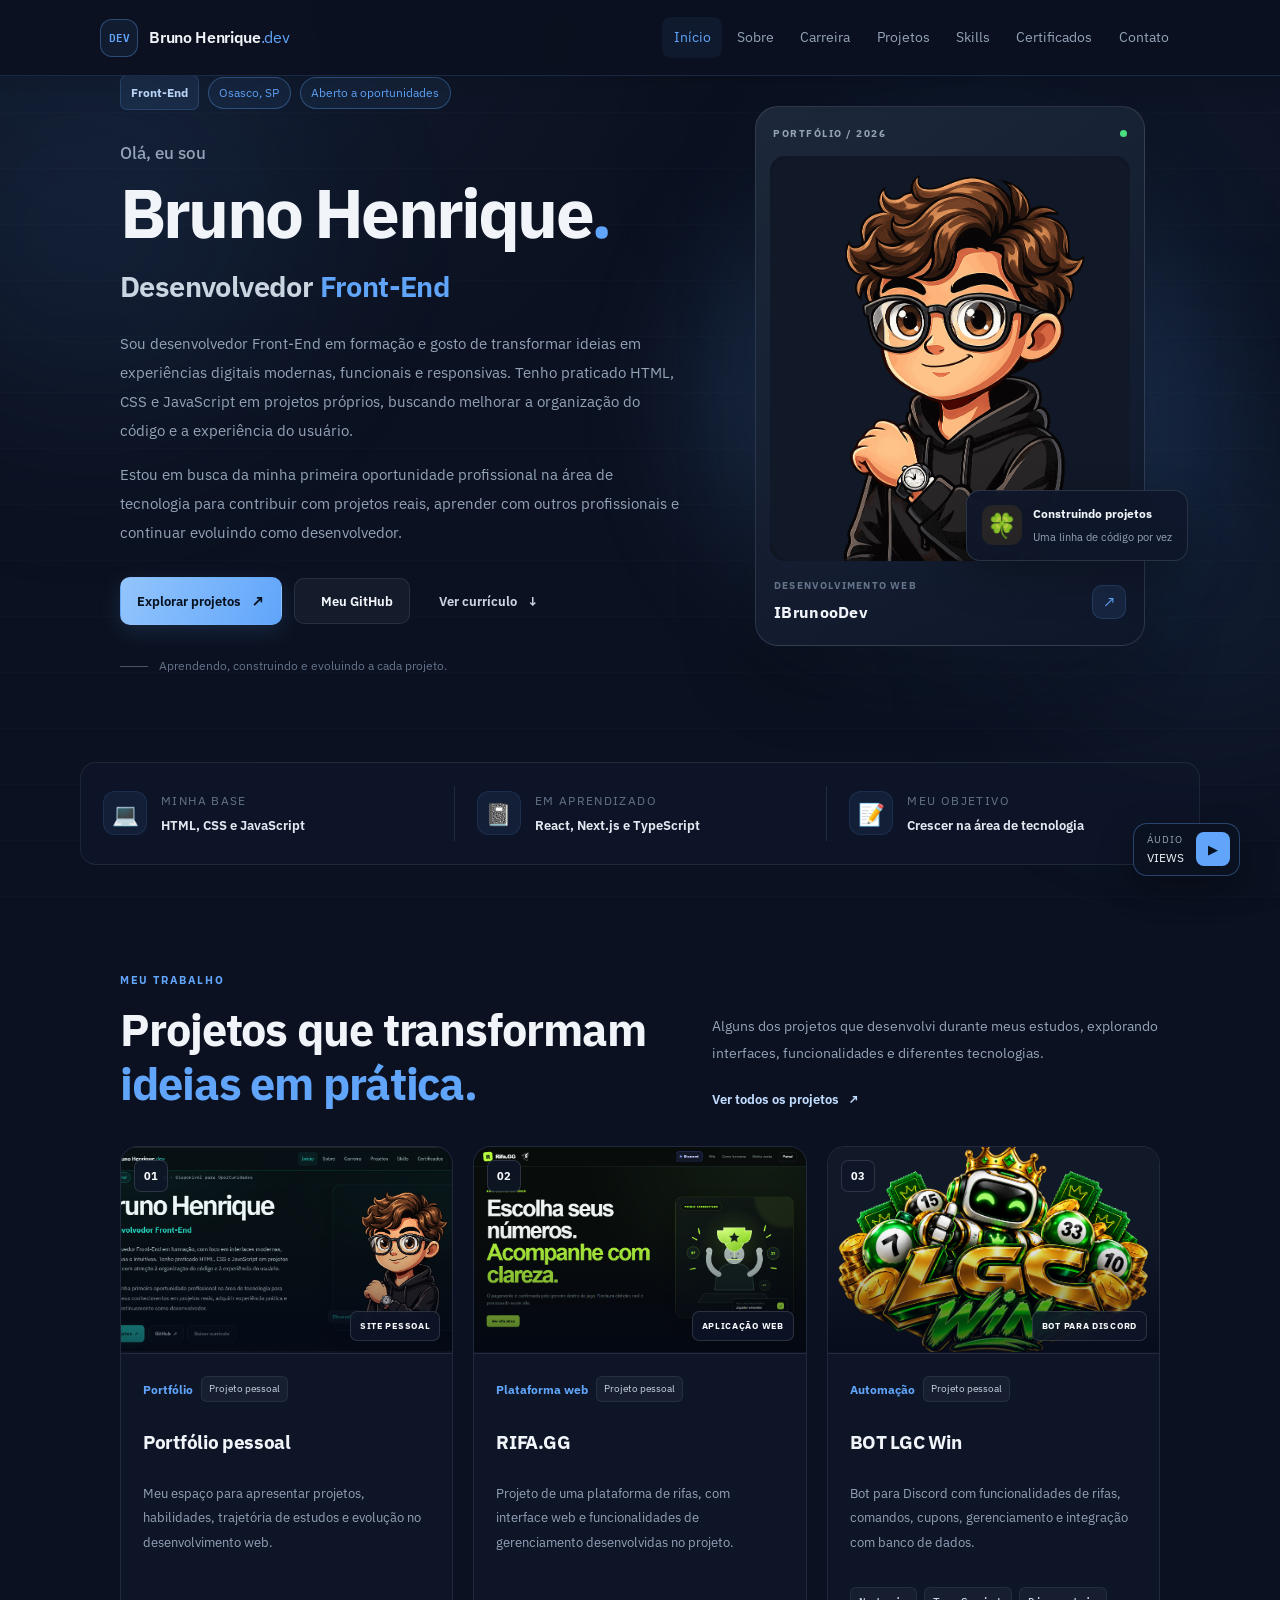
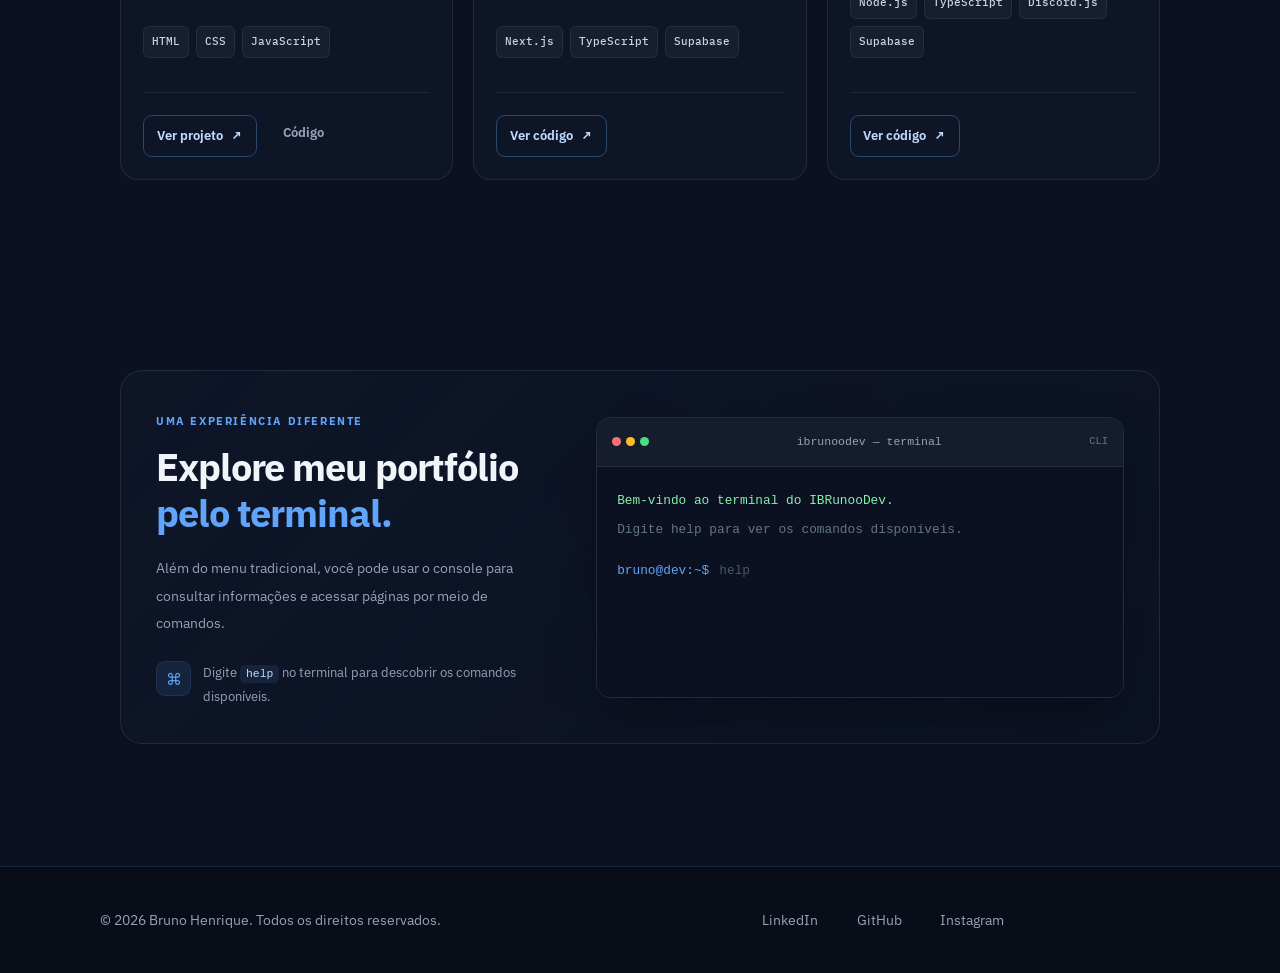
==== commit c7384675: "Atualização do Portfólio 🚀" ====
--- a/index.html
+++ b/index.html
@@ -41,119 +41,389 @@
     </div>
   </header>
 
-  <main>
+
+  <main class="home-page">
+
+    <!-- HERO: APRESENTAÇÃO -->
     <section class="hero container">
+
       <div class="hero-copy reveal">
-        <p class="hero-meta"><span>Front-End</span> · Osasco / SP · Disponível para Oportunidades</p>
-        <h1>Bruno Henrique</h1>
-        <p class="hero-role">Desenvolvedor Front-End</p>
+
+        <div class="hero-meta">
+          <span class="hero-meta-tag">Front-End</span>
+          <span>Osasco, SP</span>
+          <span class="hero-availability">
+            Aberto a oportunidades
+          </span>
+        </div>
+
+        <p class="hero-greeting">Olá, eu sou</p>
+
+        <h1>
+          Bruno Henrique<span class="hero-title-dot">.</span>
+        </h1>
+
+        <h2 class="hero-role">
+          Desenvolvedor <span>Front-End</span>
+        </h2>
+
         <p class="hero-text">
-          Desenvolvedor Front-End em formação, com foco em interfaces modernas, responsivas e intuitivas. Tenho praticado HTML, CSS e JavaScript em projetos próprios, com atenção à organização do código e à experiência do usuário.
-          <br /><br />
-          Busco minha primeira oportunidade profissional na área de tecnologia para aplicar meus conhecimentos em
-          projetos reais, adquirir experiência prática e evoluir continuamente como desenvolvedor.
+          Sou desenvolvedor Front-End em formação e gosto de transformar
+          ideias em experiências digitais modernas, funcionais e responsivas.
+          Tenho praticado HTML, CSS e JavaScript em projetos próprios,
+          buscando melhorar a organização do código e a experiência do usuário.
         </p>
 
+        <p class="hero-text hero-text-secondary">
+          Estou em busca da minha primeira oportunidade profissional na área
+          de tecnologia para contribuir com projetos reais, aprender com
+          outros profissionais e continuar evoluindo como desenvolvedor.
+        </p>
+
+        <!-- AÇÕES PRINCIPAIS -->
         <div class="hero-actions">
-          <a href="projetos.html" class="btn btn-primary">Ver projetos <span aria-hidden="true">↗</span></a>
-          <a href="https://github.com/IBrunooDev" target="_blank" rel="noopener noreferrer" class="btn btn-secondary">GitHub <span aria-hidden="true">↗</span></a>
-          <a href="src/docs/(CV) - Bruno Dev Novo.pdf" target="_blank" rel="noopener noreferrer" class="btn btn-ghost">Baixar currículo</a>
-        </div>
-      </div>
+
+          <a href="projetos.html" class="btn btn-primary">
+            <span>Explorar projetos</span>
+            <span class="btn-arrow" aria-hidden="true">↗</span>
+          </a>
+
+          <a href="https://github.com/IBrunooDev" target="_blank" rel="noopener noreferrer" class="btn btn-secondary">
+            <i class="devicon-github-original" aria-hidden="true"></i>
+            <span>Meu GitHub</span>
+          </a>
+
+          <a href="src/docs/(CV) - Bruno Dev Novo.pdf" target="_blank" rel="noopener noreferrer" class="btn btn-ghost">
+            <span>Ver currículo</span>
+            <span aria-hidden="true">↓</span>
+          </a>
+
+        </div>
+
+        <div class="hero-social-proof">
+          <span class="hero-social-line"></span>
+          <p>Aprendendo, construindo e evoluindo a cada projeto.</p>
+        </div>
+
+      </div>
+
+      <!-- IMAGEM DE PERFIL -->
       <div class="hero-visual reveal">
+
+        <div class="hero-visual-glow"></div>
+
         <div class="hero-frame">
-          <img src="src/img/Icon-BrunoH-V2.png" alt="Bruno Henrique" />
-          <span class="hero-caption">IBrunooDev</span>
-        </div>
-      </div>
+          <div class="hero-frame-top">
+            <span class="hero-frame-label">PORTFÓLIO / 2026</span>
+            <span class="hero-frame-indicator"></span>
+          </div>
+
+          <div class="hero-image-wrap">
+            <img src="src/img/Icon-BrunoH-V2.png" alt="Imagem de apresentação de Bruno Henrique" fetchpriority="high" />
+          </div>
+
+          <div class="hero-caption">
+            <div>
+              <span class="hero-caption-label">DESENVOLVIMENTO WEB</span>
+              <strong>IBrunooDev</strong>
+            </div>
+
+            <span class="hero-caption-icon" aria-hidden="true">↗</span>
+          </div>
+        </div>
+
+        <div class="hero-floating-card">
+          <span class="hero-floating-icon">
+            <i class="devicon-javascript-plain colored" aria-hidden="true"></i>
+            <p>🍀</p>
+          </span>
+
+          <div>
+            <strong>Construindo projetos</strong>
+            <span>Uma linha de código por vez</span>
+          </div>
+        </div>
+
+      </div>
+
     </section>
 
-    <div class="status-strip">
+    <!-- RESUMO PROFISSIONAL -->
+    <section class="status-strip container" aria-label="Resumo profissional">
+
       <div class="status-item">
-        <span class="status-label">Foco</span>
-        <span class="status-value">Interfaces e front-end</span>
-      </div>
+        <span class="status-icon">
+          <i class="devicon-html5-plain" aria-hidden="true"></i>
+          <p>💻</p>
+        </span>
+
+        <div class="status-content">
+          <span class="status-label">Minha base</span>
+          <strong class="status-value">HTML, CSS e JavaScript</strong>
+        </div>
+      </div>
+
       <div class="status-item">
-        <span class="status-label">Base</span>
-        <span class="status-value">HTML, CSS e JavaScript</span>
-      </div>
+        <span class="status-icon">
+          <i class="devicon-react-original" aria-hidden="true"></i>
+          <p>📓</p>
+        </span>
+
+        <div class="status-content">
+          <span class="status-label">Em aprendizado</span>
+          <strong class="status-value">React, Next.js e TypeScript</strong>
+        </div>
+      </div>
+
       <div class="status-item">
-        <span class="status-label">Estudo atual</span>
-        <span class="status-value">React, Next.js e TypeScript</span>
-      </div>
-    </div>
-
+        <span class="status-icon">
+          <i class="devicon-github-original" aria-hidden="true"></i>
+          <p>📝</p>
+        </span>
+
+        <div class="status-content">
+          <span class="status-label">Meu objetivo</span>
+          <strong class="status-value">Crescer na área de tecnologia</strong>
+        </div>
+      </div>
+
+    </section>
+
+    <!-- PROJETOS EM DESTAQUE -->
     <section class="home-block container">
+
       <div class="home-block-head reveal">
-        <div>
-          <p class="page-kicker">Projetos em destaque</p>
-          <h2 class="section-title">Projetos que mostram minha evolução</h2>
-        </div>
-        <p>Aplicações e interfaces que desenvolvi enquanto pratico programação, organização de código e construção de experiências web.</p>
-      </div>
+
+        <div class="home-heading-copy">
+          <span class="home-section-label">MEU TRABALHO</span>
+
+          <h2 class="section-title">
+            Projetos que transformam
+            <span>ideias em prática.</span>
+          </h2>
+        </div>
+
+        <div class="home-heading-description">
+          <p>
+            Alguns dos projetos que desenvolvi durante meus estudos,
+            explorando interfaces, funcionalidades e diferentes tecnologias.
+          </p>
+
+          <a href="projetos.html" class="all-projects-link">
+            Ver todos os projetos
+            <span aria-hidden="true">↗</span>
+          </a>
+        </div>
+
+      </div>
+
       <div class="featured-grid">
+
+        <!-- PROJETO 1: PORTFÓLIO -->
         <article class="featured-card reveal">
-          <img src="src/img/Img-Projeto-LGCWIN.png" alt="Prévia do bot LGC Win para Discord" loading="lazy" />
+
+          <div class="featured-media">
+            <img src="src/img/Img-Projeto-Portfolio.png" alt="Prévia do portfólio pessoal de Bruno Henrique"
+              loading="lazy" />
+
+            <span class="featured-number">01</span>
+            <span class="featured-project-type">SITE PESSOAL</span>
+          </div>
+
           <div class="featured-body">
-            <p class="page-kicker">Bot para Discord</p>
+
+            <div class="featured-title-row">
+              <span class="featured-category">Portfólio</span>
+              <span class="featured-status">Projeto pessoal</span>
+            </div>
+
+            <h3>Portfólio pessoal</h3>
+
+            <p>
+              Meu espaço para apresentar projetos, habilidades, trajetória
+              de estudos e evolução no desenvolvimento web.
+            </p>
+
+            <div class="tech-tags">
+              <span>HTML</span>
+              <span>CSS</span>
+              <span>JavaScript</span>
+            </div>
+
+            <div class="featured-actions">
+              <a class="featured-link" href="https://ibrunoodev.netlify.app/" target="_blank" rel="noopener noreferrer">
+                Ver projeto <span aria-hidden="true">↗</span>
+              </a>
+
+              <a class="featured-code-link" href="https://github.com/IBrunooDev/Projeto-Portfolio" target="_blank"
+                rel="noopener noreferrer" aria-label="Ver código do portfólio no GitHub">
+                <i class="devicon-github-original" aria-hidden="true"></i>
+                Código
+              </a>
+            </div>
+
+          </div>
+        </article>
+
+        <!-- PROJETO 2: RIFA.GG -->
+        <article class="featured-card reveal">
+
+          <div class="featured-media">
+            <img src="src/img/Img-Projeto-RIFA.GG.png" alt="Prévia da plataforma web RIFA.GG" loading="lazy" />
+
+            <span class="featured-number">02</span>
+            <span class="featured-project-type">APLICAÇÃO WEB</span>
+          </div>
+
+          <div class="featured-body">
+
+            <div class="featured-title-row">
+              <span class="featured-category">Plataforma web</span>
+              <span class="featured-status">Projeto pessoal</span>
+            </div>
+
+            <h3>RIFA.GG</h3>
+
+            <p>
+              Projeto de uma plataforma de rifas, com interface web e
+              funcionalidades de gerenciamento desenvolvidas no projeto.
+            </p>
+
+            <div class="tech-tags">
+              <span>Next.js</span>
+              <span>TypeScript</span>
+              <span>Supabase</span>
+            </div>
+
+            <div class="featured-actions">
+              <a class="featured-link" href="https://github.com/IBrunooDev/Projeto-RIFA.GG" target="_blank"
+                rel="noopener noreferrer">
+                Ver código <span aria-hidden="true">↗</span>
+              </a>
+            </div>
+
+          </div>
+        </article>
+
+        <!-- PROJETO 3: BOT LGC WIN -->
+        <article class="featured-card reveal">
+
+          <div class="featured-media">
+            <img src="src/img/Img-Projeto-LGCWIN.png" alt="Prévia do bot LGC Win para Discord" loading="lazy" />
+
+            <span class="featured-number">03</span>
+            <span class="featured-project-type">BOT PARA DISCORD</span>
+          </div>
+
+          <div class="featured-body">
+
+            <div class="featured-title-row">
+              <span class="featured-category">Automação</span>
+              <span class="featured-status">Projeto pessoal</span>
+            </div>
+
             <h3>BOT LGC Win</h3>
-            <p>Bot de rifas para Discord com comandos, cupons, gerenciamento de rifas e integração com banco de dados.</p>
-            <div class="tech-tags"><span>Node.js</span><span>TypeScript</span><span>Discord.js</span><span>Supabase</span></div>
-            <a class="featured-link" href="https://github.com/IBrunooDev/Projeto-BOT" target="_blank" rel="noopener noreferrer">Ver código <span aria-hidden="true">↗</span></a>
+
+            <p>
+              Bot para Discord com funcionalidades de rifas, comandos,
+              cupons, gerenciamento e integração com banco de dados.
+            </p>
+
+            <div class="tech-tags">
+              <span>Node.js</span>
+              <span>TypeScript</span>
+              <span>Discord.js</span>
+              <span>Supabase</span>
+            </div>
+
+            <div class="featured-actions">
+              <a class="featured-link" href="https://github.com/IBrunooDev/Projeto-BOT" target="_blank"
+                rel="noopener noreferrer">
+                Ver código <span aria-hidden="true">↗</span>
+              </a>
+            </div>
+
           </div>
         </article>
-        <article class="featured-card reveal">
-          <img src="src/img/Img-Projeto-RIFA.GG.png" alt="Prévia do projeto web RIFA.GG" loading="lazy" />
-          <div class="featured-body">
-            <p class="page-kicker">Aplicação web</p>
-            <h3>RIFA.GG</h3>
-            <p>Projeto de plataforma de rifas, com interface web e funcionalidades de gerenciamento conforme implementadas no projeto.</p>
-            <div class="tech-tags"><span>Next.js</span><span>TypeScript</span><span>PostgreSQL</span><span>Supabase</span></div>
-            <a class="featured-link" href="https://github.com/IBrunooDev/Projeto-RIFA.GG" target="_blank" rel="noopener noreferrer">Ver código <span aria-hidden="true">↗</span></a>
-          </div>
-        </article>
-        <article class="featured-card reveal">
-          <img src="src/img/Img-Projeto-Portfolio.png" alt="Prévia do portfólio pessoal" loading="lazy" />
-          <div class="featured-body">
-            <p class="page-kicker">Site pessoal</p>
-            <h3>Portfólio pessoal</h3>
-            <p>Site com múltiplas páginas para apresentar projetos, trajetória de estudos, habilidades e formas de contato.</p>
-            <div class="tech-tags"><span>HTML</span><span>CSS</span><span>JavaScript</span></div>
-            <a class="featured-link" href="https://github.com/IBrunooDev/Projeto-Portfolio" target="_blank" rel="noopener noreferrer">Ver código <span aria-hidden="true">↗</span></a>
-          </div>
-        </article>
-      </div>
+
+      </div>
+
     </section>
 
+    <!-- CONSOLE INTERATIVO -->
     <section class="home-block container">
+
       <div class="console-intro">
-        <div class="reveal">
-          <p class="page-kicker">Console</p>
-          <h2>Um terminal, só que como ferramenta</h2>
+
+        <div class="console-copy reveal">
+
+          <span class="home-section-label">UMA EXPERIÊNCIA DIFERENTE</span>
+
+          <h2 class="section-title">
+            Explore meu portfólio
+            <span>pelo terminal.</span>
+          </h2>
+
           <p>
-            A navegação principal está no menu. O console oferece acesso rápido a informações e páginas por meio de
-            comandos.
+            Além do menu tradicional, você pode usar o console para
+            consultar informações e acessar páginas por meio de comandos.
           </p>
-        </div>
+
+          <div class="console-tip">
+            <span class="console-tip-icon" aria-hidden="true">⌘</span>
+            <p>
+              Digite <code>help</code> no terminal para descobrir os
+              comandos disponíveis.
+            </p>
+          </div>
+
+        </div>
+
         <div class="terminal reveal">
+
           <div class="terminal-bar">
-            <div class="terminal-dots" aria-hidden="true"><i></i><i></i><i></i></div>
-            <span class="terminal-title">root@ibrunoodev — bash</span>
-          </div>
+
+            <div class="terminal-dots" aria-hidden="true">
+              <i></i>
+              <i></i>
+              <i></i>
+            </div>
+
+            <span class="terminal-title">ibrunoodev — terminal</span>
+
+            <span class="terminal-language">CLI</span>
+
+          </div>
+
           <div class="terminal-screen" id="terminal-screen">
+
             <div class="terminal-output">
-              <div class="terminal-line terminal-welcome">sessão iniciada.</div>
-              <div class="terminal-line terminal-muted">digite help para ver os comandos.</div>
-            </div>
+              <div class="terminal-line terminal-welcome">
+                Bem-vindo ao terminal do IBRunooDev.
+              </div>
+
+              <div class="terminal-line terminal-muted">
+                Digite help para ver os comandos disponíveis.
+              </div>
+            </div>
+
             <div class="terminal-row">
-              <span class="terminal-prompt">root@ibrunoodev:~$</span>
-              <input id="terminal-input" class="terminal-input" type="text" autocomplete="off" placeholder="whoami" />
-            </div>
-          </div>
-        </div>
-      </div>
+              <span class="terminal-prompt">bruno@dev:~$</span>
+
+              <input id="terminal-input" class="terminal-input" type="text" autocomplete="off" spellcheck="false"
+                aria-label="Digite um comando do terminal" placeholder="help" />
+            </div>
+
+          </div>
+
+        </div>
+
+      </div>
+
     </section>
+
   </main>
+
 
   <footer class="site-footer">
     <div class="container">
@@ -161,7 +431,7 @@
         <p>&copy; 2026 Bruno Henrique. Todos os direitos reservados.</p>
         <a href="https://www.linkedin.com/in/brunocarus/" target="_blank" rel="noopener">LinkedIn</a>
         <a href="https://github.com/IBrunooDev" target="_blank" rel="noopener">GitHub</a>
-        <a href="https://www.instagram.com/bdev.404/" target="_blank" rel="noopener">Instagram</a>
+        <a href="https://www.instagram.com/bruu.dev/" target="_blank" rel="noopener">Instagram</a>
       </div>
     </div>
   </footer>
@@ -171,4 +441,4 @@
   <script src="src/js/terminal.js"></script>
 </body>
 
-</html>
+</html>
--- a/src/css/root.css
+++ b/src/css/root.css
@@ -3,36 +3,39 @@
   Altere as variáveis abaixo para atualizar o visual do site inteiro.
 */
 
+/* Sistema visual global: azul profissional sobre base navy. */
 :root {
-  /* Cores principais */
-  --color-primary: #28d8c3;
-  --color-primary-hover: #51e7d5;
-  --color-primary-soft: rgba(40, 216, 195, 0.10);
-  --color-secondary: #c9a227;
+  /* Cor principal e estados */
+  --color-primary: #60a5fa;
+  --color-primary-hover: #93c5fd;
+  --color-primary-light: #bfdbfe;
+  --color-primary-rgb: 96, 165, 250;
+  --color-primary-soft: rgba(var(--color-primary-rgb), 0.12);
+  --color-secondary: var(--color-primary);
 
-  /* Cores de fundo */
-  --color-bg: #071014;
-  --color-bg-elevated: #11151b;
-  --color-bg-card: #14181f;
-  --color-bg-header: rgba(7, 16, 20, 0.92);
-  --color-bg-footer: #060d10;
+  /* Superfícies */
+  --color-bg: #0b1120;
+  --color-bg-elevated: #111827;
+  --color-bg-card: #0f172a;
+  --color-bg-header: rgba(11, 17, 32, 0.92);
+  --color-bg-footer: #080d18;
 
-  /* Cores de texto */
-  --color-text: #e8eaee;
-  --color-text-muted: #8d949e;
-  --color-text-inverse: #0c0e11;
+  /* Tipografia */
+  --color-text: #f1f5f9;
+  --color-text-muted: #94a3b8;
+  --color-text-inverse: #08111f;
 
-  /* Cores de destaque */
-  --color-accent: #28d8c3;
-  --color-accent-warm: #c9a227;
+  /* Destaques e feedback */
+  --color-accent: var(--color-primary);
+  --color-accent-warm: var(--color-primary);
   --color-success: #6fbf73;
   --color-error: #d36b64;
-  --color-link: #28d8c3;
+  --color-link: var(--color-primary);
 
   /* Bordas */
-  --color-border: rgba(232, 234, 238, 0.08);
-  --color-border-strong: rgba(232, 234, 238, 0.14);
-  --color-border-accent: rgba(40, 216, 195, 0.30);
+  --color-border: rgba(148, 163, 184, 0.12);
+  --color-border-strong: rgba(148, 163, 184, 0.2);
+  --color-border-accent: rgba(var(--color-primary-rgb), 0.35);
 
   /* Fontes */
   --font-sans: "IBM Plex Sans", "Segoe UI", sans-serif;
@@ -60,17 +63,17 @@
   --space-2xl: 3.5rem;
   --space-3xl: 5.5rem;
 
-  /* Bordas e radius */
+  /* Bordas e raios */
   --border-width: 1px;
   --radius-sm: 8px;
   --radius-md: 12px;
   --radius-lg: 18px;
   --radius-full: 999px;
 
-  /* Sombras */
+  /* Sombras e foco */
   --shadow-sm: 0 8px 24px rgba(0, 0, 0, 0.22);
   --shadow-md: 0 18px 40px rgba(0, 0, 0, 0.32);
-  --shadow-focus: 0 0 0 3px rgba(40, 216, 195, 0.28);
+  --shadow-focus: 0 0 0 3px rgba(var(--color-primary-rgb), 0.3);
 
   /* Transições */
   --ease: cubic-bezier(0.22, 1, 0.36, 1);
@@ -80,20 +83,18 @@
 
   /* Animações */
   --anim-reveal: 480ms var(--ease);
-  --anim-blink: 1s step-end infinite;
 
-  /* Containers */
-  --container-sm: 720px;
-  --container-md: 960px;
-  --container-lg: 1120px;
-  --header-height: 68px;
-  --gutter: clamp(1.25rem, 4vw, 2rem);
+  /* Camadas */
+  --z-header: 1000;
+  --z-overlay: 2000;
+  --z-modal: 2100;
+  --z-player: 1500;
 
-  /* Z-index */
-  --z-header: 100;
-  --z-overlay: 200;
-  --z-modal: 300;
-  --z-player: 90;
+  /* Layout */
+  --header-height: 76px;
+  --container-lg: 1160px;
+  --container-width: 1160px;
+  --gutter: clamp(1rem, 4vw, 2.5rem);
 }
 
 /* Alias para compatibilidade com trechos antigos */
--- a/src/css/global.css
+++ b/src/css/global.css
@@ -33,7 +33,7 @@
   position: fixed;
   inset: 0;
   pointer-events: none;
-  background: radial-gradient(ellipse at top left, rgba(63, 143, 127, 0.07), transparent 42%);
+  background: radial-gradient(ellipse at top left, rgba(var(--color-primary-rgb), 0.07), transparent 42%);
   z-index: 0;
 }
 
--- a/src/css/home.css
+++ b/src/css/home.css
@@ -1,223 +1,1474 @@
-/*
-  HOME.CSS — Página inicial
-*/
-
-.hero {
+
+/* ==========================================
+   HOME — VARIÁVEIS E CONFIGURAÇÕES
+========================================== */
+
+.home-page {
+  --home-bg: #080d18;
+  --home-card: rgba(15, 23, 42, 0.76);
+  --home-text: #f1f5f9;
+  --home-muted: #94a3b8;
+  --home-border: rgba(148, 163, 184, 0.15);
+  --home-blue: var(--color-primary);
+  --home-green: #4ade80;
+
+  position: relative;
+  isolation: isolate;
+  overflow: clip;
+  color: var(--home-text);
+}
+
+.home-page *,
+.home-page *::before,
+.home-page *::after {
+  box-sizing: border-box;
+}
+
+.home-page .container {
+  width: min(1120px, calc(100% - 48px));
+  margin-inline: auto;
+}
+
+.home-page a {
+  text-decoration: none;
+}
+
+.home-page img {
+  max-width: 100%;
+}
+
+/* ==========================================
+   HERO — APRESENTAÇÃO PRINCIPAL
+========================================== */
+
+.home-page .hero {
+  position: relative;
   display: grid;
-  grid-template-columns: 1.15fr 0.85fr;
-  gap: var(--space-2xl);
-  align-items: center;
-  min-height: calc(100vh - var(--header-height));
-  padding-top: var(--header-height);
-}
-
-.hero-meta {
-  font-family: var(--font-mono);
-  font-size: var(--fs-xs);
-  color: var(--color-text-muted);
-  letter-spacing: 0.04em;
-  margin-bottom: var(--space-lg);
-}
-
-.hero-meta span {
+  grid-template-columns: minmax(0, 1.15fr) minmax(300px, 0.85fr);
+  align-items: center;
+  gap: 65px;
+
+  min-height: 640px;
+  padding-top: 75px;
+  padding-bottom: 85px;
+}
+
+/* Luzes decorativas */
+
+.home-page .hero::before {
+  position: absolute;
+  top: 40px;
+  left: -180px;
+  z-index: -1;
+
+  width: 380px;
+  height: 380px;
+
+  background: rgba(var(--color-primary-rgb), 0.08);
+  border-radius: 50%;
+  filter: blur(100px);
+
+  content: "";
+  pointer-events: none;
+}
+
+.home-page .hero::after {
+  position: absolute;
+  right: -180px;
+  bottom: 10px;
+  z-index: -1;
+
+  width: 350px;
+  height: 350px;
+
+  background: rgba(var(--color-primary-rgb), 0.08);
+  border-radius: 50%;
+  filter: blur(100px);
+
+  content: "";
+  pointer-events: none;
+}
+
+/* ==========================================
+   HERO — TEXTOS
+========================================== */
+
+.home-page .hero-copy {
+  min-width: 0;
+}
+
+.home-page .hero-meta {
+  display: flex;
+  flex-wrap: wrap;
+  align-items: center;
+  gap: 9px;
+
+  margin-bottom: 30px;
+
+  color: var(--home-muted);
+  font-size: 0.78rem;
+  line-height: 1.7;
+}
+
+.home-page .hero-meta-tag {
+  padding: 6px 10px;
+
+  color: var(--color-primary-light);
+  background: rgba(var(--color-primary-rgb), 0.1);
+  border: 1px solid rgba(var(--color-primary-rgb), 0.2);
+  border-radius: 7px;
+
+  font-weight: 700;
+}
+
+.home-page .hero-meta-separator {
+  color: #475569;
+}
+
+.home-page .hero-availability {
+  display: inline-flex;
+  align-items: center;
+  gap: 7px;
+}
+
+.home-page .availability-dot {
+  width: 7px;
+  height: 7px;
+  flex-shrink: 0;
+
+  background: var(--home-green);
+  border-radius: 50%;
+  box-shadow: 0 0 10px rgba(74, 222, 128, 0.4);
+}
+
+.home-page .hero-greeting {
+  margin: 0 0 7px;
+
+  color: var(--home-muted);
+  font-size: 1.05rem;
+  font-weight: 500;
+}
+
+.home-page .hero h1 {
+  margin: 0;
+
+  color: var(--home-text);
+  font-size: clamp(3rem, 5.4vw, 4.7rem);
+  font-weight: 850;
+  line-height: 1.08;
+  letter-spacing: -2.8px;
+  overflow-wrap: anywhere;
+}
+
+.home-page .hero-title-dot {
+  color: var(--home-blue);
+}
+
+.home-page .hero-role {
+  margin: 16px 0 23px;
+
+  color: #cbd5e1;
+  font-size: clamp(1.3rem, 2.5vw, 1.8rem);
+  font-weight: 650;
+  line-height: 1.4;
+  letter-spacing: -0.6px;
+}
+
+.home-page .hero-role span {
+  color: var(--home-blue);
+}
+
+.home-page .hero-text {
+  max-width: 600px;
+  margin: 0 0 16px;
+
+  color: var(--home-muted);
+  font-size: 0.95rem;
+  line-height: 1.9;
+}
+
+.home-page .hero-text-secondary {
+  margin-bottom: 0;
+}
+
+/* ==========================================
+   BOTÕES
+========================================== */
+
+.home-page .hero-actions {
+  display: flex;
+  flex-wrap: wrap;
+  align-items: center;
+  gap: 12px;
+
+  margin-top: 30px;
+}
+
+.home-page .btn {
+  display: inline-flex;
+  align-items: center;
+  justify-content: center;
+  gap: 10px;
+
+  min-height: 46px;
+  padding: 12px 16px;
+
+  border: 1px solid transparent;
+  border-radius: 10px;
+
+  font-family: inherit;
+  font-size: 0.83rem;
+  font-weight: 650;
+  line-height: 1.4;
+
+  transition:
+    transform 0.2s ease,
+    border-color 0.2s ease,
+    background 0.2s ease,
+    box-shadow 0.2s ease;
+}
+
+.home-page .btn-arrow {
+  font-size: 1rem;
+}
+
+.home-page .btn-primary {
+  color: #07111f;
+  background: linear-gradient(115deg, var(--color-primary-hover), var(--color-primary));
+  box-shadow: 0 7px 22px rgba(var(--color-primary-rgb), 0.15);
+}
+
+.home-page .btn-secondary {
+  color: var(--home-text);
+  background: rgba(148, 163, 184, 0.07);
+  border-color: var(--home-border);
+}
+
+.home-page .btn-secondary i {
+  font-size: 1.05rem;
+}
+
+.home-page .btn-ghost {
+  color: #cbd5e1;
+  background: transparent;
+  border-color: transparent;
+}
+
+.home-page .hero-social-proof {
+  display: flex;
+  align-items: center;
+  gap: 11px;
+  margin-top: 30px;
+}
+
+.home-page .hero-social-line {
+  width: 28px;
+  height: 1px;
+  flex-shrink: 0;
+  background: #475569;
+}
+
+.home-page .hero-social-proof p {
+  margin: 0;
+  color: #64748b;
+  font-size: 0.78rem;
+  line-height: 1.7;
+}
+
+@media (hover: hover) and (pointer: fine) {
+  .home-page .btn:hover {
+    transform: translateY(-2px);
+  }
+
+  .home-page .btn-primary:hover {
+    box-shadow: 0 10px 28px rgba(var(--color-primary-rgb), 0.28);
+  }
+
+  .home-page .btn-secondary:hover {
+    background: rgba(148, 163, 184, 0.12);
+    border-color: rgba(148, 163, 184, 0.3);
+  }
+
+  .home-page .btn-ghost:hover {
+    color: var(--home-blue);
+    background: rgba(var(--color-primary-rgb), 0.06);
+  }
+}
+
+/* ==========================================
+   HERO — IMAGEM
+========================================== */
+
+.home-page .hero-visual {
+  position: relative;
+  width: 100%;
+  max-width: 405px;
+  justify-self: end;
+}
+
+.home-page .hero-visual-glow {
+  position: absolute;
+  inset: 12% -10% 4%;
+  z-index: -1;
+
+  background: linear-gradient(
+    135deg,
+    rgba(var(--color-primary-rgb), 0.24),
+    rgba(var(--color-primary-rgb), 0.16)
+  );
+
+  border-radius: 50%;
+  filter: blur(65px);
+}
+
+.home-page .hero-frame {
+  position: relative;
+  overflow: hidden;
+
+  padding: 14px;
+
+  background: linear-gradient(
+    145deg,
+    rgba(30, 41, 59, 0.94),
+    rgba(15, 23, 42, 0.96)
+  );
+
+  border: 1px solid rgba(148, 163, 184, 0.2);
+  border-radius: 23px;
+
+  box-shadow: 0 28px 75px rgba(0, 0, 0, 0.25);
+}
+
+.home-page .hero-frame-top {
+  display: flex;
+  align-items: center;
+  justify-content: space-between;
+  gap: 12px;
+
+  padding: 4px 3px 14px;
+}
+
+.home-page .hero-frame-label {
+  color: #94a3b8;
+  font-size: 0.65rem;
+  font-weight: 700;
+  letter-spacing: 1.5px;
+}
+
+.home-page .hero-frame-indicator {
+  width: 7px;
+  height: 7px;
+
+  background: var(--home-green);
+  border-radius: 50%;
+}
+
+.home-page .hero-image-wrap {
+  overflow: hidden;
+  aspect-ratio: 4 / 4.5;
+
+  background: #111827;
+  border-radius: 15px;
+}
+
+.home-page .hero-image-wrap img {
+  display: block;
+  width: 100%;
+  height: 100%;
+
+  object-fit: cover;
+  object-position: center;
+
+  transition: transform 0.5s ease;
+}
+
+.home-page .hero-caption {
+  display: flex;
+  align-items: center;
+  justify-content: space-between;
+  gap: 12px;
+
+  padding: 17px 4px 5px;
+}
+
+.home-page .hero-caption > div {
+  display: flex;
+  flex-direction: column;
+  gap: 5px;
+}
+
+.home-page .hero-caption-label {
+  color: #64748b;
+  font-size: 0.62rem;
+  font-weight: 700;
+  letter-spacing: 1.2px;
+}
+
+.home-page .hero-caption strong {
+  color: var(--home-text);
+  font-size: 1rem;
+  letter-spacing: 0.3px;
+}
+
+.home-page .hero-caption-icon {
+  display: grid;
+  width: 34px;
+  height: 34px;
+  flex-shrink: 0;
+  place-items: center;
+
+  color: var(--home-blue);
+  background: rgba(var(--color-primary-rgb), 0.1);
+  border: 1px solid rgba(var(--color-primary-rgb), 0.17);
+  border-radius: 10px;
+}
+
+.home-page .hero-floating-card {
+  position: absolute;
+  right: -28px;
+  bottom: 85px;
+
+  display: flex;
+  align-items: center;
+  gap: 11px;
+
+  max-width: calc(100% + 30px);
+  padding: 13px 15px;
+
+  background: rgba(15, 23, 42, 0.93);
+  border: 1px solid rgba(148, 163, 184, 0.2);
+  border-radius: 14px;
+
+  box-shadow: 0 15px 40px rgba(0, 0, 0, 0.25);
+
+  backdrop-filter: blur(14px);
+  -webkit-backdrop-filter: blur(14px);
+}
+
+.home-page .hero-floating-icon {
+  display: grid;
+  width: 40px;
+  height: 40px;
+  flex-shrink: 0;
+  place-items: center;
+
+  background: rgba(245, 158, 11, 0.1);
+  border-radius: 11px;
+  font-size: 1.5rem;
+}
+
+.home-page .hero-floating-card > div {
+  display: flex;
+  flex-direction: column;
+  gap: 5px;
+}
+
+.home-page .hero-floating-card strong {
+  color: var(--home-text);
+  font-size: 0.76rem;
+}
+
+.home-page .hero-floating-card > div span {
+  color: var(--home-muted);
+  font-size: 0.67rem;
+}
+
+@media (hover: hover) and (pointer: fine) {
+  .home-page .hero-frame:hover .hero-image-wrap img {
+    transform: scale(1.035);
+  }
+}
+
+/* ==========================================
+   FAIXA DE INFORMAÇÕES
+========================================== */
+
+.home-page .status-strip {
+  display: grid;
+  grid-template-columns: repeat(3, minmax(0, 1fr));
+
+  padding: 23px 0;
+
+  border-top: 1px solid var(--home-border);
+  border-bottom: 1px solid var(--home-border);
+}
+
+.home-page .status-item {
+  display: flex;
+  align-items: center;
+  gap: 14px;
+
+  min-width: 0;
+  padding: 5px 22px;
+}
+
+.home-page .status-item + .status-item {
+  border-left: 1px solid var(--home-border);
+}
+
+.home-page .status-icon {
+  display: grid;
+  width: 44px;
+  height: 44px;
+  flex-shrink: 0;
+  place-items: center;
+
+  color: var(--home-blue);
+  background: rgba(var(--color-primary-rgb), 0.08);
+  border: 1px solid rgba(var(--color-primary-rgb), 0.12);
+  border-radius: 12px;
+
+  font-size: 1.35rem;
+}
+
+.home-page .status-content {
+  display: flex;
+  min-width: 0;
+  flex-direction: column;
+  gap: 6px;
+}
+
+.home-page .status-label {
+  color: #64748b;
+  font-size: 0.72rem;
+}
+
+.home-page .status-value {
+  color: #e2e8f0;
+  font-size: 0.82rem;
+  font-weight: 650;
+  line-height: 1.55;
+  overflow-wrap: anywhere;
+}
+
+/* ==========================================
+   SEÇÕES GERAIS
+========================================== */
+
+.home-page .home-block {
+  padding-top: 100px;
+}
+
+.home-page .home-block-head {
+  display: grid;
+  grid-template-columns: minmax(0, 1.1fr) minmax(0, 0.9fr);
+  align-items: end;
+  gap: 45px;
+
+  margin-bottom: 35px;
+}
+
+.home-page .home-section-label {
+  display: inline-block;
+  margin-bottom: 14px;
+
+  color: var(--home-blue);
+  font-size: 0.7rem;
+  font-weight: 750;
+  letter-spacing: 1.6px;
+}
+
+.home-page .section-title {
+  max-width: 650px;
+  margin: 0;
+
+  color: var(--home-text);
+  font-size: clamp(2rem, 3.5vw, 2.8rem);
+  font-weight: 800;
+  line-height: 1.2;
+  letter-spacing: -1.1px;
+}
+
+.home-page .section-title span {
+  color: var(--home-blue);
+}
+
+.home-page .home-heading-description > p {
+  margin: 0 0 18px;
+
+  color: var(--home-muted);
+  font-size: 0.9rem;
+  line-height: 1.85;
+}
+
+.home-page .all-projects-link {
+  display: inline-flex;
+  align-items: center;
+  gap: 9px;
+
+  color: var(--color-primary-light);
+  font-size: 0.84rem;
+  font-weight: 650;
+}
+
+.home-page .all-projects-link span {
+  transition: transform 0.2s ease;
+}
+
+@media (hover: hover) {
+  .home-page .all-projects-link:hover span {
+    transform: translate(3px, -3px);
+  }
+}
+
+/* ==========================================
+   PROJETOS — GRID E CARDS
+========================================== */
+
+.home-page .featured-grid {
+  display: grid;
+  grid-template-columns: repeat(3, minmax(0, 1fr));
+  gap: 20px;
+}
+
+.home-page .featured-card {
+  display: flex;
+  min-width: 0;
+  flex-direction: column;
+  overflow: hidden;
+
+  background: var(--home-card);
+  border: 1px solid var(--home-border);
+  border-radius: 18px;
+
+  transition:
+    transform 0.25s ease,
+    border-color 0.25s ease,
+    box-shadow 0.25s ease;
+}
+
+.home-page .featured-media {
+  position: relative;
+  overflow: hidden;
+  aspect-ratio: 16 / 10;
+
+  background: #111827;
+  border-bottom: 1px solid var(--home-border);
+}
+
+.home-page .featured-media::after {
+  position: absolute;
+  inset: 40% 0 0;
+
+  background: linear-gradient(
+    to bottom,
+    transparent,
+    rgba(2, 6, 23, 0.65)
+  );
+
+  content: "";
+  pointer-events: none;
+}
+
+.home-page .featured-media img {
+  display: block;
+  width: 100%;
+  height: 100%;
+
+  object-fit: cover;
+  object-position: center;
+
+  transition: transform 0.45s ease;
+}
+
+.home-page .featured-number,
+.home-page .featured-project-type {
+  position: absolute;
+  z-index: 1;
+
+  display: inline-flex;
+  align-items: center;
+
+  color: #f8fafc;
+  background: rgba(15, 23, 42, 0.78);
+  border: 1px solid rgba(255, 255, 255, 0.13);
+  border-radius: 7px;
+
+  backdrop-filter: blur(8px);
+  -webkit-backdrop-filter: blur(8px);
+}
+
+.home-page .featured-number {
+  top: 13px;
+  left: 13px;
+
+  padding: 6px 9px;
+
+  font-size: 0.7rem;
+  font-weight: 750;
+}
+
+.home-page .featured-project-type {
+  right: 12px;
+  bottom: 12px;
+
+  max-width: calc(100% - 24px);
+  padding: 6px 9px;
+
+  font-size: 0.59rem;
+  font-weight: 700;
+  letter-spacing: 0.7px;
+}
+
+.home-page .featured-body {
+  display: flex;
+  flex: 1;
+  flex-direction: column;
+  align-items: flex-start;
+
+  padding: 22px;
+}
+
+.home-page .featured-title-row {
+  display: flex;
+  flex-wrap: wrap;
+  align-items: center;
+  gap: 8px;
+
+  margin-bottom: 13px;
+}
+
+.home-page .featured-category {
+  color: var(--home-blue);
+  font-size: 0.72rem;
+  font-weight: 700;
+}
+
+.home-page .featured-status {
+  padding: 4px 7px;
+
+  color: #cbd5e1;
+  background: rgba(148, 163, 184, 0.07);
+  border: 1px solid rgba(148, 163, 184, 0.12);
+  border-radius: 6px;
+
+  font-size: 0.61rem;
+}
+
+.home-page .featured-body h3 {
+  margin: 0 0 12px;
+
+  color: var(--home-text);
+  font-size: 1.2rem;
+  font-weight: 750;
+  letter-spacing: -0.3px;
+}
+
+.home-page .featured-body > p {
+  flex: 1;
+  margin: 0 0 20px;
+
+  color: var(--home-muted);
+  font-size: 0.84rem;
+  line-height: 1.8;
+}
+
+.home-page .tech-tags {
+  display: flex;
+  flex-wrap: wrap;
+  gap: 7px;
+
+  margin-bottom: 23px;
+}
+
+.home-page .tech-tags span {
+  padding: 6px 8px;
+
+  color: #cbd5e1;
+  background: rgba(148, 163, 184, 0.07);
+  border: 1px solid rgba(148, 163, 184, 0.1);
+  border-radius: 6px;
+
+  font-size: 0.68rem;
+  font-weight: 500;
+}
+
+.home-page .featured-actions {
+  display: flex;
+  flex-wrap: wrap;
+  align-items: center;
+  gap: 18px;
+
+  width: 100%;
+  padding-top: 16px;
+
+  border-top: 1px solid rgba(148, 163, 184, 0.12);
+}
+
+.home-page .featured-link,
+.home-page .featured-code-link {
+  display: inline-flex;
+  align-items: center;
+  gap: 8px;
+
+  font-size: 0.82rem;
+  font-weight: 650;
+}
+
+.home-page .featured-link {
+  color: var(--color-primary-light);
+}
+
+.home-page .featured-code-link {
+  color: #94a3b8;
+}
+
+.home-page .featured-link span {
+  transition: transform 0.2s ease;
+}
+
+@media (hover: hover) and (pointer: fine) {
+  .home-page .featured-card:hover {
+    transform: translateY(-5px);
+    border-color: rgba(var(--color-primary-rgb), 0.35);
+    box-shadow: 0 18px 40px rgba(0, 0, 0, 0.18);
+  }
+
+  .home-page .featured-card:hover .featured-media img {
+    transform: scale(1.04);
+  }
+
+  .home-page .featured-link:hover span {
+    transform: translate(3px, -3px);
+  }
+
+  .home-page .featured-code-link:hover {
+    color: var(--home-text);
+  }
+}
+
+/* ==========================================
+   CONSOLE — INTRODUÇÃO
+========================================== */
+
+.home-page .console-intro {
+  display: grid;
+  grid-template-columns: minmax(0, 0.85fr) minmax(0, 1.15fr);
+  align-items: center;
+  gap: 50px;
+
+  padding: 35px;
+
+  background: linear-gradient(
+    135deg,
+    rgba(15, 23, 42, 0.75),
+    rgba(15, 23, 42, 0.35)
+  );
+
+  border: 1px solid var(--home-border);
+  border-radius: 22px;
+}
+
+.home-page .console-copy .section-title {
+  font-size: clamp(1.8rem, 3vw, 2.5rem);
+}
+
+.home-page .console-copy > p {
+  margin: 18px 0 0;
+
+  color: var(--home-muted);
+  font-size: 0.9rem;
+  line-height: 1.9;
+}
+
+.home-page .console-tip {
+  display: flex;
+  align-items: flex-start;
+  gap: 12px;
+
+  margin-top: 25px;
+}
+
+.home-page .console-tip-icon {
+  display: grid;
+  width: 35px;
+  height: 35px;
+  flex-shrink: 0;
+  place-items: center;
+
+  color: var(--home-blue);
+  background: rgba(var(--color-primary-rgb), 0.1);
+  border: 1px solid rgba(var(--color-primary-rgb), 0.13);
+  border-radius: 9px;
+}
+
+.home-page .console-tip p {
+  margin: 0;
+
+  color: var(--home-muted);
+  font-size: 0.81rem;
+  line-height: 1.8;
+}
+
+.home-page .console-tip code {
+  padding: 3px 6px;
+
+  color: var(--color-primary-light);
+  background: rgba(var(--color-primary-rgb), 0.1);
+  border-radius: 5px;
+
+  font-family: monospace;
+}
+
+/* ==========================================
+   TERMINAL
+========================================== */
+
+.home-page .terminal {
+  min-width: 0;
+  overflow: hidden;
+
+  background: #080d16;
+  border: 1px solid rgba(148, 163, 184, 0.2);
+  border-radius: 15px;
+
+  box-shadow: 0 20px 50px rgba(0, 0, 0, 0.25);
+}
+
+.home-page .terminal-bar {
+  display: flex;
+  align-items: center;
+  gap: 13px;
+
+  min-height: 49px;
+  padding: 12px 15px;
+
+  background: rgba(30, 41, 59, 0.6);
+  border-bottom: 1px solid rgba(148, 163, 184, 0.12);
+}
+
+.home-page .terminal-dots {
+  display: flex;
+  flex-shrink: 0;
+  gap: 5px;
+}
+
+.home-page .terminal-dots i {
+  display: block;
+  width: 9px;
+  height: 9px;
+  border-radius: 50%;
+}
+
+.home-page .terminal-dots i:nth-child(1) {
+  background: #f87171;
+}
+
+.home-page .terminal-dots i:nth-child(2) {
+  background: #fbbf24;
+}
+
+.home-page .terminal-dots i:nth-child(3) {
+  background: #4ade80;
+}
+
+.home-page .terminal-title {
+  flex: 1;
+  min-width: 0;
+
+  color: #94a3b8;
+  font-family: monospace;
+  font-size: 0.72rem;
+  text-align: center;
+  overflow-wrap: anywhere;
+}
+
+.home-page .terminal-language {
+  color: #64748b;
+  font-family: monospace;
+  font-size: 0.65rem;
+}
+
+.home-page .terminal-screen {
+  min-height: 230px;
+  padding: 22px 20px;
+
+  font-family: "Consolas", "Courier New", monospace;
+  font-size: 0.8rem;
+  line-height: 1.8;
+}
+
+.home-page .terminal-output {
+  margin-bottom: 18px;
+}
+
+.home-page .terminal-line {
+  overflow-wrap: anywhere;
+}
+
+.home-page .terminal-welcome {
+  color: #86efac;
+}
+
+.home-page .terminal-muted {
+  color: #64748b;
+}
+
+.home-page .terminal-row {
+  display: flex;
+  align-items: baseline;
+  gap: 10px;
+  min-width: 0;
+}
+
+.home-page .terminal-prompt {
+  flex-shrink: 0;
   color: var(--color-primary);
-}
-
-.hero h1 {
-  font-size: var(--fs-4xl);
-  font-weight: 600;
-  letter-spacing: -0.04em;
-  line-height: var(--lh-tight);
-  margin-bottom: var(--space-sm);
-}
-
-.hero-role {
-  font-size: var(--fs-xl);
-  font-weight: 400;
-  color: var(--color-text-muted);
-  margin-bottom: var(--space-lg);
-}
-
-.hero-text {
-  max-width: 34rem;
-  color: var(--color-text-muted);
-  margin-bottom: var(--space-xl);
-}
-
-.hero-actions {
-  display: flex;
-  flex-wrap: wrap;
-  gap: var(--space-sm);
-}
-
-.hero-visual {
-  display: flex;
-  justify-content: flex-end;
-}
-
-.hero-frame {
-  position: relative;
-  width: min(100%, 360px);
-}
-
-.hero-frame img {
+  white-space: nowrap;
+}
+
+.home-page .terminal-input {
   width: 100%;
-  aspect-ratio: 4 / 5;
-  object-fit: cover;
-  border: var(--border-width) solid var(--color-border-strong);
-}
-
-.hero-caption {
-  position: absolute;
-  left: -12px;
-  bottom: 24px;
-  background: var(--color-bg-elevated);
-  border: var(--border-width) solid var(--color-border);
-  padding: 0.45rem 0.7rem;
-  font-family: var(--font-mono);
-  font-size: var(--fs-xs);
-  color: var(--color-text-muted);
-}
-
-.status-strip {
-  display: grid;
-  grid-template-columns: repeat(3, 1fr);
-  border-top: var(--border-width) solid var(--color-border);
-  border-bottom: var(--border-width) solid var(--color-border);
-}
-
-.status-item {
-  padding: var(--space-lg) var(--gutter);
-}
-
-.status-item + .status-item {
-  border-left: var(--border-width) solid var(--color-border);
-}
-
-.status-label {
-  display: block;
-  font-family: var(--font-mono);
-  font-size: var(--fs-xs);
-  color: var(--color-text-muted);
-  margin-bottom: var(--space-2xs);
-}
-
-.status-value {
-  font-size: var(--fs-md);
-}
-
-.home-block {
-  padding: var(--space-3xl) 0;
-}
-
-.home-block-head {
-  display: flex;
-  justify-content: space-between;
-  align-items: end;
-  gap: var(--space-lg);
-  margin-bottom: var(--space-xl);
-}
-
-.home-block-head p {
-  color: var(--color-text-muted);
-  max-width: 28rem;
-}
-
-.featured-grid {
-  display: grid;
-  grid-template-columns: 1.2fr 0.8fr;
-  gap: var(--space-lg);
-}
-
-.featured-card {
-  background: var(--color-bg-card);
-  border: var(--border-width) solid var(--color-border);
-  overflow: hidden;
-  display: flex;
-  flex-direction: column;
-}
-
-.featured-card img {
-  width: 100%;
-  height: 220px;
-  object-fit: cover;
-}
-
-.featured-body {
-  padding: var(--space-lg);
-  display: flex;
-  flex-direction: column;
-  gap: var(--space-sm);
-  flex: 1;
-}
-
-.featured-body h3 {
-  font-size: var(--fs-xl);
-  letter-spacing: -0.02em;
-}
-
-.featured-body p {
-  color: var(--color-text-muted);
-  font-size: var(--fs-sm);
-}
-
-.featured-link {
-  margin-top: auto;
-  color: var(--color-primary);
-  font-size: var(--fs-sm);
-}
-
-.featured-link:hover {
-  text-decoration: underline;
-}
-
-.console-intro {
-  display: grid;
-  grid-template-columns: 0.8fr 1.2fr;
-  gap: var(--space-2xl);
-  align-items: start;
-}
-
-.console-intro h2 {
-  font-size: var(--fs-2xl);
-  letter-spacing: -0.03em;
-  margin-bottom: var(--space-sm);
-}
-
-.console-intro p {
-  color: var(--color-text-muted);
-}
-
-@media (max-width: 900px) {
-  .hero,
-  .featured-grid,
-  .console-intro,
-  .status-strip {
+  min-width: 0;
+  padding: 0;
+
+  color: #f1f5f9;
+  background: transparent;
+  border: 0;
+  outline: none;
+
+  font: inherit;
+  caret-color: var(--color-primary);
+}
+
+.home-page .terminal-input::placeholder {
+  color: #475569;
+}
+
+.home-page .terminal-input:focus-visible {
+  outline: none;
+}
+
+/* ==========================================
+   TABLETS — ATÉ 1000px
+========================================== */
+
+@media (max-width: 1000px) {
+  .home-page .hero {
+    grid-template-columns: minmax(0, 1.1fr) minmax(260px, 0.9fr);
+    gap: 35px;
+
+    min-height: 570px;
+    padding-top: 65px;
+    padding-bottom: 65px;
+  }
+
+  .home-page .hero h1 {
+    font-size: clamp(2.8rem, 5vw, 3.8rem);
+    letter-spacing: -2px;
+  }
+
+  .home-page .hero-floating-card {
+    right: -12px;
+  }
+
+  .home-page .status-item {
+    gap: 10px;
+    padding-inline: 13px;
+  }
+
+  .home-page .status-icon {
+    width: 38px;
+    height: 38px;
+    font-size: 1.15rem;
+  }
+
+  .home-page .status-value {
+    font-size: 0.76rem;
+  }
+
+  .home-page .featured-grid {
+    grid-template-columns: repeat(2, minmax(0, 1fr));
+  }
+
+  .home-page .featured-card:last-child {
+    grid-column: 1 / -1;
+  }
+
+  .home-page .featured-card:last-child .featured-media {
+    aspect-ratio: 16 / 7;
+  }
+
+  .home-page .console-intro {
+    gap: 30px;
+    padding: 28px;
+  }
+}
+
+/* ==========================================
+   TABLETS MENORES E CELULARES — ATÉ 720px
+========================================== */
+
+@media (max-width: 720px) {
+  .home-page .container {
+    width: calc(100% - 36px);
+  }
+
+  .home-page .hero {
     grid-template-columns: 1fr;
-  }
-
-  .hero {
+    gap: 42px;
+
     min-height: auto;
-    padding-top: calc(var(--header-height) + var(--space-xl));
-    padding-bottom: var(--space-2xl);
-  }
-
-  .hero-visual {
+    padding-top: 50px;
+    padding-bottom: 50px;
+  }
+
+  .home-page .hero-copy {
+    max-width: 650px;
+  }
+
+  .home-page .hero h1 {
+    font-size: clamp(2.8rem, 9vw, 4rem);
+  }
+
+  .home-page .hero-visual {
+    width: min(100%, 380px);
+    justify-self: center;
+  }
+
+  .home-page .hero-floating-card {
+    right: -10px;
+    bottom: 75px;
+  }
+
+  .home-page .status-strip {
+    grid-template-columns: 1fr;
+    gap: 0;
+    padding-block: 8px;
+  }
+
+  .home-page .status-item {
+    padding: 15px 5px;
+  }
+
+  .home-page .status-item + .status-item {
+    border-top: 1px solid var(--home-border);
+    border-left: 0;
+  }
+
+  .home-page .status-content {
+    gap: 4px;
+  }
+
+  .home-page .home-block {
+    padding-top: 70px;
+  }
+
+  .home-page .home-block-head {
+    grid-template-columns: 1fr;
+    gap: 18px;
+    margin-bottom: 27px;
+  }
+
+  .home-page .section-title {
+    font-size: clamp(1.9rem, 6vw, 2.5rem);
+  }
+
+  .home-page .featured-grid {
+    grid-template-columns: repeat(2, minmax(0, 1fr));
+    gap: 13px;
+  }
+
+  .home-page .featured-card:last-child {
+    grid-column: auto;
+  }
+
+  .home-page .featured-card:last-child .featured-media {
+    aspect-ratio: 16 / 10;
+  }
+
+  .home-page .featured-body {
+    padding: 16px;
+  }
+
+  .home-page .featured-body h3 {
+    font-size: 1.05rem;
+  }
+
+  .home-page .featured-body > p {
+    font-size: 0.79rem;
+  }
+
+  .home-page .featured-status {
+    font-size: 0.58rem;
+  }
+
+  .home-page .featured-actions {
+    gap: 13px;
+  }
+
+  .home-page .featured-link,
+  .home-page .featured-code-link {
+    font-size: 0.76rem;
+  }
+
+  .home-page .console-intro {
+    grid-template-columns: 1fr;
+    gap: 28px;
+    padding: 23px;
+  }
+
+  .home-page .terminal-screen {
+    min-height: 210px;
+    padding: 18px 14px;
+  }
+}
+
+/* ==========================================
+   CELULARES — ATÉ 480px
+========================================== */
+
+@media (max-width: 480px) {
+  .home-page .container {
+    width: calc(100% - 30px);
+  }
+
+  .home-page .hero {
+    gap: 35px;
+    padding-top: 38px;
+    padding-bottom: 38px;
+  }
+
+  .home-page .hero-meta {
+    gap: 7px;
+    margin-bottom: 25px;
+    font-size: 0.7rem;
+  }
+
+  .home-page .hero-meta-tag {
+    padding: 5px 8px;
+  }
+
+  .home-page .hero-greeting {
+    font-size: 0.94rem;
+  }
+
+  .home-page .hero h1 {
+    font-size: clamp(2.5rem, 10vw, 3.3rem);
+    letter-spacing: -1.7px;
+  }
+
+  .home-page .hero-role {
+    margin: 13px 0 18px;
+    font-size: 1.35rem;
+  }
+
+  .home-page .hero-text {
+    font-size: 0.88rem;
+    line-height: 1.85;
+  }
+
+  .home-page .hero-actions {
+    align-items: stretch;
+    gap: 9px;
+    margin-top: 25px;
+  }
+
+  .home-page .btn {
+    min-height: 43px;
+    padding: 10px 12px;
+    font-size: 0.76rem;
+  }
+
+  .home-page .btn-ghost {
+    width: 100%;
     justify-content: flex-start;
-    order: -1;
-  }
-
-  .hero-frame {
-    width: min(100%, 280px);
-  }
-
-  .status-item + .status-item {
-    border-left: none;
-    border-top: var(--border-width) solid var(--color-border);
-  }
-
-  .home-block-head {
+    padding-left: 3px;
+  }
+
+  .home-page .hero-social-proof {
+    align-items: flex-start;
+    margin-top: 23px;
+  }
+
+  .home-page .hero-social-proof p {
+    font-size: 0.73rem;
+  }
+
+  .home-page .hero-frame {
+    padding: 10px;
+    border-radius: 18px;
+  }
+
+  .home-page .hero-image-wrap {
+    border-radius: 12px;
+  }
+
+  .home-page .hero-frame-label {
+    font-size: 0.58rem;
+  }
+
+  .home-page .hero-floating-card {
+    right: -5px;
+    bottom: 67px;
+    gap: 9px;
+    padding: 10px;
+  }
+
+  .home-page .hero-floating-icon {
+    width: 34px;
+    height: 34px;
+    font-size: 1.3rem;
+  }
+
+  .home-page .hero-floating-card strong {
+    font-size: 0.68rem;
+  }
+
+  .home-page .hero-floating-card > div span {
+    font-size: 0.61rem;
+  }
+
+  .home-page .status-value {
+    font-size: 0.79rem;
+  }
+
+  .home-page .home-block {
+    padding-top: 58px;
+  }
+
+  .home-page .home-section-label {
+    font-size: 0.65rem;
+  }
+
+  .home-page .section-title {
+    font-size: 1.9rem;
+    letter-spacing: -0.7px;
+  }
+
+  .home-page .home-heading-description > p {
+    font-size: 0.85rem;
+  }
+
+  .home-page .featured-grid {
+    grid-template-columns: 1fr;
+    gap: 16px;
+  }
+
+  .home-page .featured-media,
+  .home-page .featured-card:last-child .featured-media {
+    aspect-ratio: 16 / 9;
+  }
+
+  .home-page .featured-body {
+    padding: 19px;
+  }
+
+  .home-page .featured-body h3 {
+    font-size: 1.12rem;
+  }
+
+  .home-page .featured-body > p {
+    font-size: 0.83rem;
+  }
+
+  .home-page .tech-tags span {
+    font-size: 0.67rem;
+  }
+
+  .home-page .console-intro {
+    gap: 23px;
+    padding: 19px 15px;
+    border-radius: 17px;
+  }
+
+  .home-page .console-copy .section-title {
+    font-size: 1.8rem;
+  }
+
+  .home-page .console-copy > p {
+    font-size: 0.85rem;
+  }
+
+  .home-page .terminal-bar {
+    gap: 8px;
+    padding-inline: 10px;
+  }
+
+  .home-page .terminal-title {
+    font-size: 0.64rem;
+  }
+
+  .home-page .terminal-language {
+    font-size: 0.58rem;
+  }
+
+  .home-page .terminal-screen {
+    padding: 16px 10px;
+    font-size: 0.7rem;
+  }
+
+  .home-page .terminal-row {
+    gap: 7px;
+  }
+}
+
+/* ==========================================
+   CELULARES MUITO PEQUENOS — ATÉ 350px
+========================================== */
+
+@media (max-width: 350px) {
+  .home-page .container {
+    width: calc(100% - 24px);
+  }
+
+  .home-page .hero h1 {
+    font-size: 2.35rem;
+  }
+
+  .home-page .hero-meta {
+    font-size: 0.65rem;
+  }
+
+  .home-page .hero-actions {
     flex-direction: column;
-    align-items: start;
-  }
-}
+    align-items: stretch;
+  }
+
+  .home-page .hero-actions .btn {
+    width: 100%;
+    justify-content: center;
+  }
+
+  .home-page .hero-actions .btn-ghost {
+    justify-content: center;
+  }
+
+  .home-page .hero-floating-card {
+    right: -3px;
+    bottom: 58px;
+  }
+
+  .home-page .featured-body {
+    padding: 15px;
+  }
+
+  .home-page .console-intro {
+    padding: 15px 11px;
+  }
+
+  .home-page .terminal-prompt {
+    font-size: 0.63rem;
+  }
+}
+
+/* ==========================================
+   ACESSIBILIDADE
+========================================== */
+
+.home-page a:focus-visible,
+.home-page input:focus-visible {
+  outline: 2px solid var(--home-blue);
+  outline-offset: 4px;
+}
+
+@media (prefers-reduced-motion: reduce) {
+  .home-page *,
+  .home-page *::before,
+  .home-page *::after {
+    scroll-behavior: auto !important;
+    transition-duration: 0.01ms !important;
+    animation-duration: 0.01ms !important;
+    animation-iteration-count: 1 !important;
+  }
+}
--- a/src/css/terminal.css
+++ b/src/css/terminal.css
@@ -4,7 +4,7 @@
 
 .terminal {
   border: var(--border-width) solid var(--color-border-strong);
-  background: #0a0c10;
+  background: #0b1120;
   overflow: hidden;
 }
 
--- a/src/css/redesign.css
+++ b/src/css/redesign.css
@@ -1,24 +1,4 @@
 /* REDESIGN 2026 — camada visual compartilhada, preservando o HTML e os recursos existentes * */
-
-:root {
-    --color-primary:#28d8c3;
-    --color-primary-hover:#54ead8;
-    --color-primary-soft:rgba(40,216,195,.10);
-    --color-bg:#071014;
-    --color-bg-elevated:#0d1a20;
-    --color-bg-card:#0c191e;
-    --color-bg-header:rgba(7,16,20,.92);
-    --color-bg-footer:#060d10;
-    --color-text:#edf7f7;
-    --color-text-muted:#a1b5b9;
-    --color-border:rgba(202,231,232,.10);
-    --color-border-strong:rgba(202,231,232,.17);
-    --color-border-accent:rgba(40,216,195,.34);
-    --shadow-focus:0 0 0 3px rgba(40,216,195,.25);
-    --radius-sm:8px;
-    --radius-md:12px;
-    --radius-lg:18px;
-}
 
 html {
     scroll-padding-top: calc(var(--header-height) + 1rem);
@@ -26,16 +6,16 @@
 
 body {
     background-color:var(--color-bg);
-    background-image:radial-gradient(ellipse at 15% 0%,rgba(40,216,195,.065),transparent 34%),linear-gradient(180deg,rgba(255,255,255,.012) 1px,transparent 1px);
+    background-image:radial-gradient(ellipse at 15% 0%,rgba(var(--color-primary-rgb), .065),transparent 34%),linear-gradient(180deg,rgba(255,255,255,.012) 1px,transparent 1px);
     background-size:auto,56px 56px;
 }
 
 body::before {
-    background:radial-gradient(ellipse at 90% 18%,rgba(40,216,195,.035),transparent 35%);
+    background:radial-gradient(ellipse at 90% 18%,rgba(var(--color-primary-rgb), .035),transparent 35%);
 }
 
 ::selection {
-    background:rgba(40,216,195,.25);
+    background:rgba(var(--color-primary-rgb), .25);
     color:#fff;
 }
 
@@ -44,7 +24,7 @@
 }
 
 .site-header {
-    border-bottom-color:rgba(40,216,195,.16);
+    border-bottom-color:rgba(var(--color-primary-rgb), .16);
     box-shadow:0 8px 32px rgba(0,0,0,.12);
 }
 
@@ -56,7 +36,7 @@
     width:38px;
     height:38px;
     border-radius:12px;
-    background:rgba(40,216,195,.08);
+    background:rgba(var(--color-primary-rgb), .08);
     font-size:.7rem;
     font-weight:600;
 }
@@ -81,7 +61,7 @@
 
 .site-nav a:hover,.site-nav a.is-active {
     color:var(--color-primary);
-    background:rgba(40,216,195,.065);
+    background:rgba(var(--color-primary-rgb), .065);
 }
 
 .site-nav a.is-active::after {
@@ -129,8 +109,8 @@
 
 .btn-primary {
     background:var(--color-primary);
-    color:#03201e;
-    box-shadow:0 7px 22px rgba(40,216,195,.12);
+    color:#08111f;
+    box-shadow:0 7px 22px rgba(var(--color-primary-rgb), .12);
 }
 
 .btn-primary:hover {
@@ -145,12 +125,12 @@
 
 .btn-secondary:hover,.btn-ghost:hover {
     border-color:var(--color-primary);
-    background:rgba(40,216,195,.06);
+    background:rgba(var(--color-primary-rgb), .06);
 }
 
 .site-footer {
     margin-top:2rem;
-    border-top-color:rgba(40,216,195,.16);
+    border-top-color:rgba(var(--color-primary-rgb), .16);
 }
 
 .site-footer .container {
@@ -189,7 +169,7 @@
     padding:.28rem .65rem;
     border:1px solid var(--color-border-accent);
     border-radius:999px;
-    background:rgba(40,216,195,.07);
+    background:rgba(var(--color-primary-rgb), .07);
     color:var(--color-primary);
 }
 
@@ -207,7 +187,7 @@
 
 .hero-text {
     max-width:39rem;
-    color:#afc1c4;
+    color:#cbd5e1;
     line-height:1.8;
 }
 
@@ -228,7 +208,7 @@
     object-fit:cover;
     object-position:center 20%;
     border-radius:24px;
-    border-color:rgba(40,216,195,.22);
+    border-color:rgba(var(--color-primary-rgb), .22);
     box-shadow:0 20px 70px rgba(0,0,0,.28);
 }
 
@@ -244,7 +224,7 @@
     margin:0 auto;
     border:1px solid var(--color-border);
     border-radius:16px;
-    background:rgba(12,25,30,.72);
+    background:rgba(15, 23, 42, .72);
     overflow:hidden;
 }
 
@@ -283,13 +263,13 @@
     min-width:0;
     border:1px solid var(--color-border);
     border-radius:16px;
-    background:linear-gradient(180deg,rgba(15,31,37,.96),rgba(9,19,23,.98));
+    background:linear-gradient(180deg,rgba(17, 24, 39, .96),rgba(11, 17, 32, .98));
     transition:transform .22s ease,border-color .22s ease,box-shadow .22s ease;
 }
 
 .featured-card:hover {
     transform:translateY(-5px);
-    border-color:rgba(40,216,195,.42);
+    border-color:rgba(var(--color-primary-rgb), .42);
     box-shadow:0 18px 40px rgba(0,0,0,.22);
 }
 
@@ -327,7 +307,7 @@
 }
 
 .featured-link:hover {
-    background:rgba(40,216,195,.08);
+    background:rgba(var(--color-primary-rgb), .08);
     text-decoration:none;
 }
 
@@ -341,11 +321,11 @@
 .tech-tags span {
     padding:.22rem .5rem;
     border-radius:999px;
-    background:rgba(40,216,195,.07);
-    border:1px solid rgba(40,216,195,.13);
+    background:rgba(var(--color-primary-rgb), .07);
+    border:1px solid rgba(var(--color-primary-rgb), .13);
     font-family:var(--font-mono);
     font-size:.68rem;
-    color:#9ce9df;
+    color:var(--color-primary-light);
 }
 
 .console-intro {
@@ -358,18 +338,18 @@
 }
 
 .terminal {
-    border:1px solid rgba(40,216,195,.2);
+    border:1px solid rgba(var(--color-primary-rgb), .2);
     border-radius:16px;
     overflow:hidden;
     box-shadow:0 18px 48px rgba(0,0,0,.18);
 }
 
 .terminal-bar {
-    background:#102228;
+    background:#111e32;
 }
 
 .terminal-screen {
-    background:#071115;
+    background:#0b1120;
 }
 
 .about-grid,.contact-layout {
@@ -402,14 +382,14 @@
     padding:1.15rem 1.25rem;
     border:1px solid var(--color-border);
     border-radius:14px;
-    background:rgba(12,25,30,.72);
+    background:rgba(15, 23, 42, .72);
     margin-bottom:1rem;
 }
 
 .timeline-item::before {
     left:calc(-1 * var(--space-xl) - 3px);
     border-radius:50%;
-    box-shadow:0 0 0 5px rgba(40,216,195,.08);
+    box-shadow:0 0 0 5px rgba(var(--color-primary-rgb), .08);
 }
 
 .timeline-date {
@@ -426,7 +406,7 @@
     min-height:88px;
     border:1px solid var(--color-border)!important;
     border-radius:14px;
-    background:rgba(12,25,30,.72);
+    background:rgba(15, 23, 42, .72);
     padding:1.15rem;
     transition:border-color .2s ease,transform .2s ease;
 }
@@ -452,7 +432,7 @@
 }
 
 .contact-item:hover {
-    background:rgba(40,216,195,.05);
+    background:rgba(var(--color-primary-rgb), .05);
 }
 
 .cert-toolbar,.project-toolbar {
@@ -465,7 +445,7 @@
 }
 
 .cert-filter.is-active,.cert-filter:hover {
-    background:rgba(40,216,195,.09);
+    background:rgba(var(--color-primary-rgb), .09);
     border-color:var(--color-primary);
     color:var(--color-primary);
 }
@@ -530,7 +510,7 @@
     border:1px solid var(--color-border);
     border-radius:12px;
     padding:.8rem 1.2rem;
-    background:rgba(40,216,195,.04);
+    background:rgba(var(--color-primary-rgb), .04);
 }
 
 .project-count span {
@@ -556,7 +536,7 @@
     overflow:hidden;
     border:1px solid var(--color-border);
     border-radius:16px;
-    background:linear-gradient(180deg,#0d1b20,#091317);
+    background:linear-gradient(180deg,#111827,#0b1120);
     transition:transform .22s ease,border-color .22s ease,box-shadow .22s ease;
 }
 
@@ -585,7 +565,7 @@
 }
 
 .image-overlay {
-    background:linear-gradient(180deg,transparent,rgba(3,10,13,.55));
+    background:linear-gradient(180deg,transparent,rgba(11, 17, 32, .55));
 }
 
 .project-content {
@@ -620,11 +600,11 @@
 }
 
 .technologies span {
-    border:1px solid rgba(40,216,195,.15);
-    background:rgba(40,216,195,.06);
+    border:1px solid rgba(var(--color-primary-rgb), .15);
+    background:rgba(var(--color-primary-rgb), .06);
     border-radius:999px;
     padding:.2rem .5rem;
-    color:#9ce9df;
+    color:var(--color-primary-light);
     font-size:.72rem;
 }
 
@@ -650,7 +630,7 @@
 
 .btn-project {
     background:var(--color-primary);
-    color:#04201e;
+    color:#08111f;
     border-color:var(--color-primary);
 }
 
@@ -672,7 +652,7 @@
 .music-player {
     border:1px solid var(--color-border-accent)!important;
     border-radius:14px!important;
-    background:rgba(8,20,24,.94)!important;
+    background:rgba(11, 17, 32, .94)!important;
     box-shadow:0 12px 35px rgba(0,0,0,.3);
 }
 
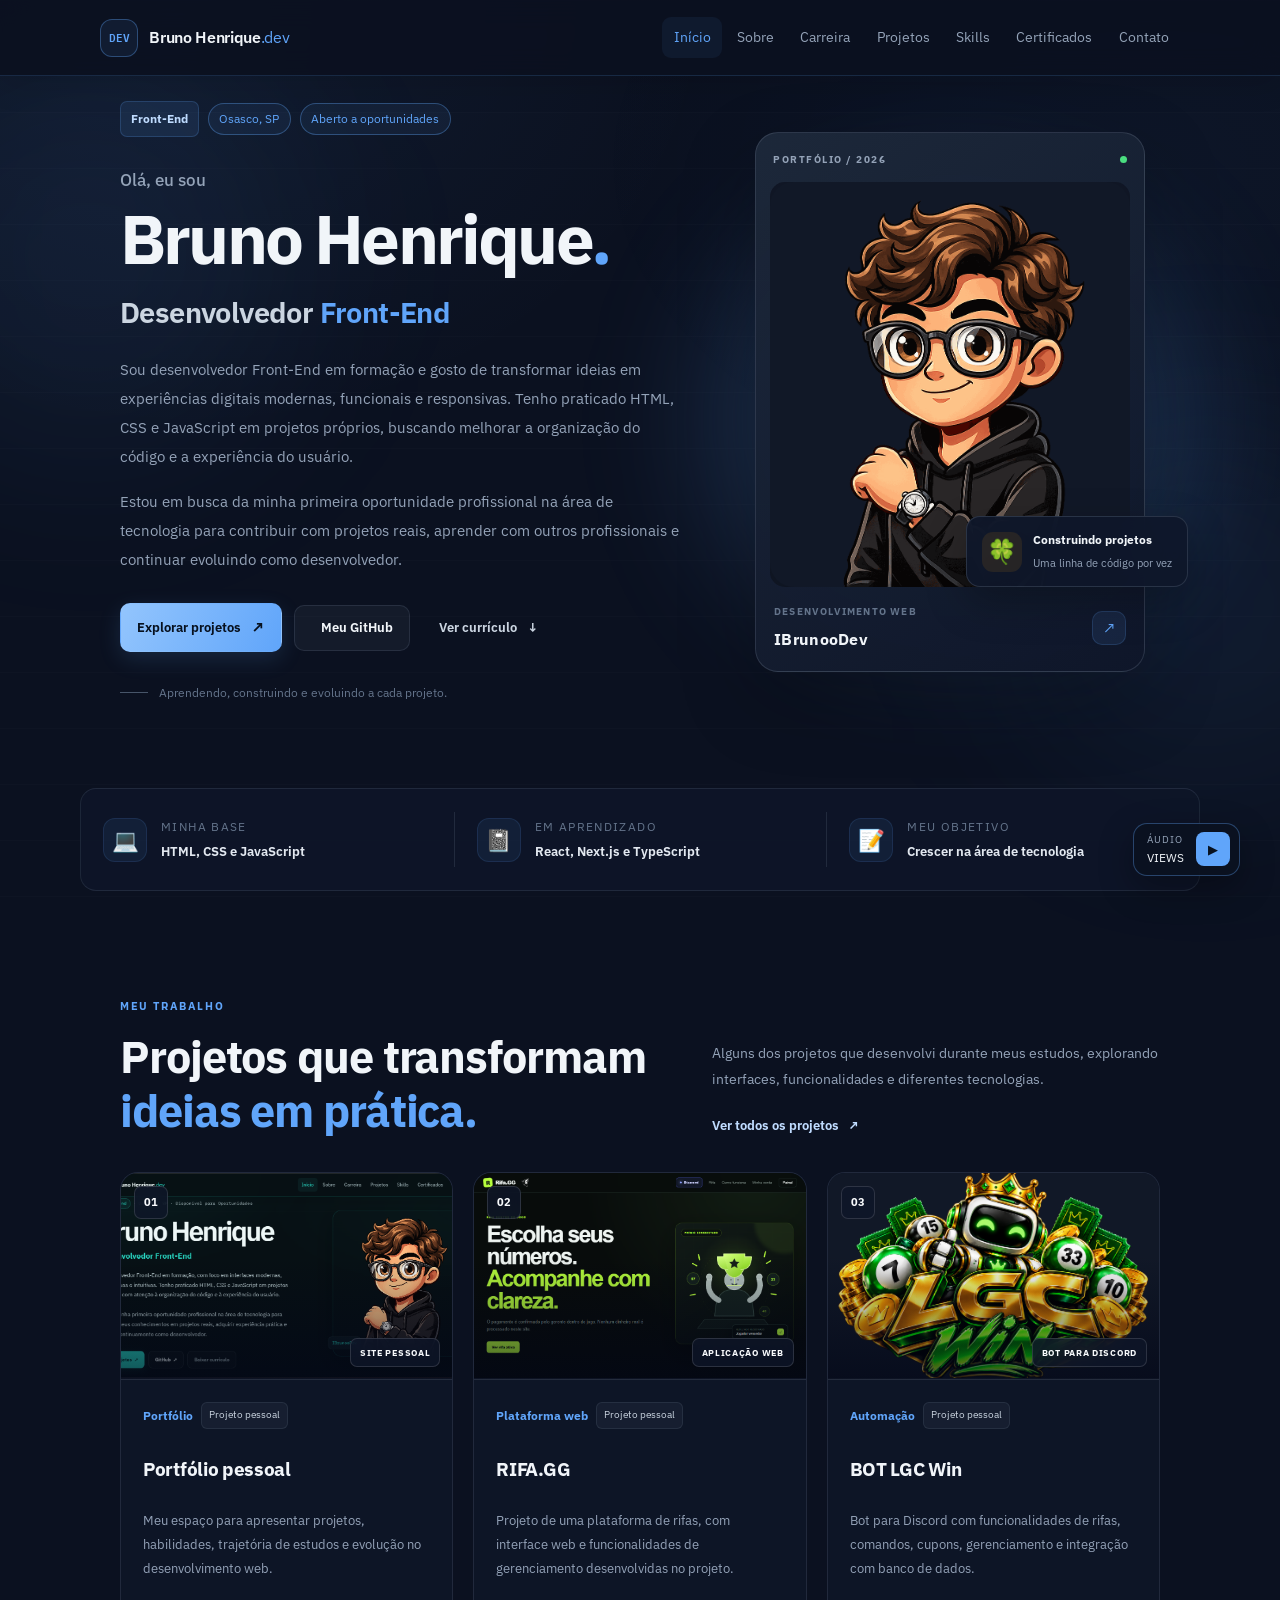
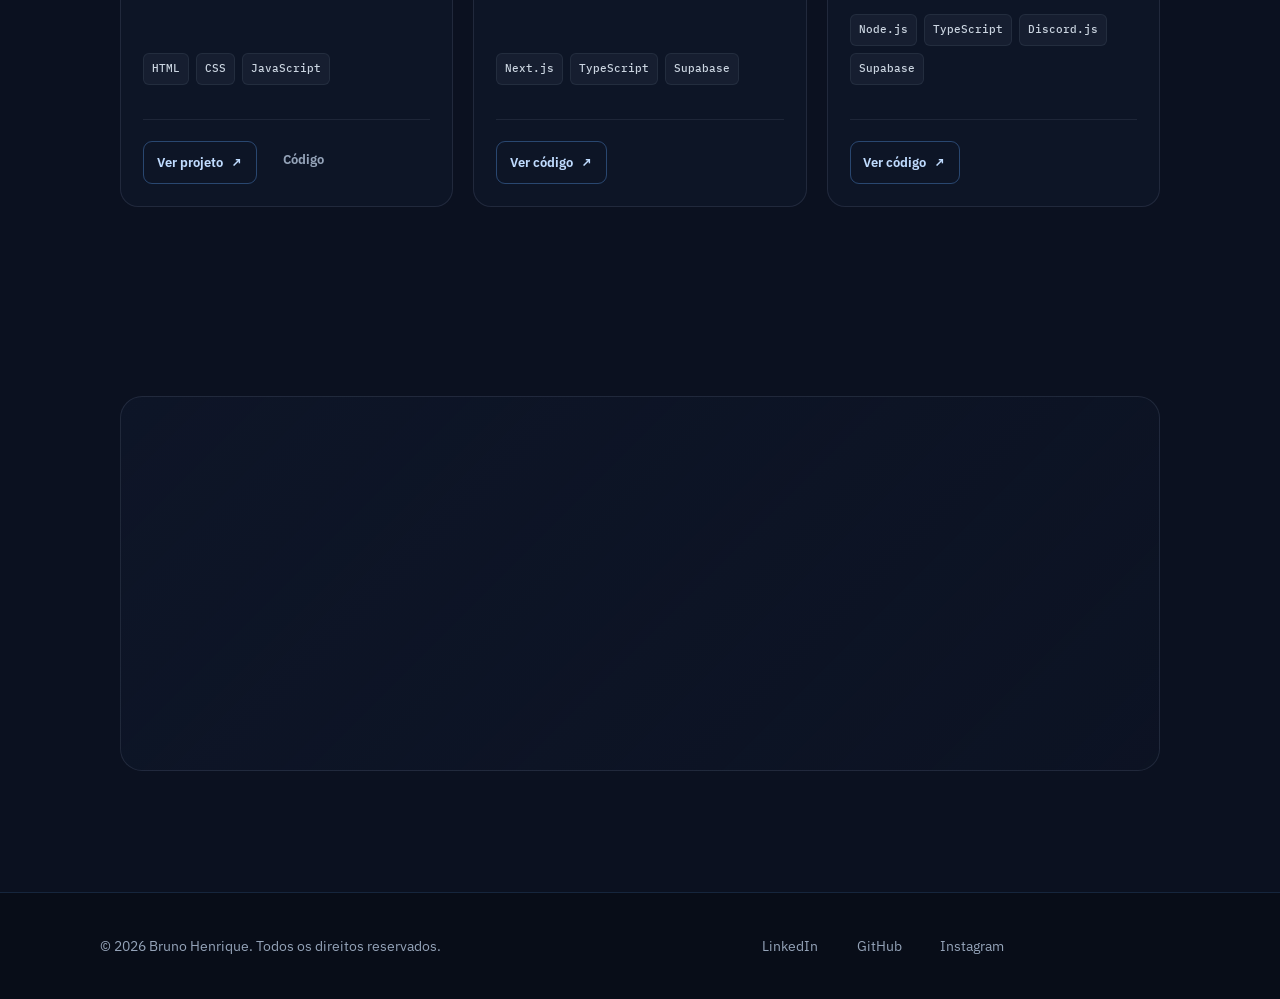
==== commit f82a37c2: "corrige bugs visuais no CSS" ====
--- a/index.html
+++ b/index.html
@@ -43,7 +43,7 @@
 
 
   <main class="home-page">
-
+        <br>
     <!-- HERO: APRESENTAÇÃO -->
     <section class="hero container">
 
--- a/src/css/home.css
+++ b/src/css/home.css
@@ -1049,7 +1049,8 @@
     gap: 35px;
 
     min-height: 570px;
-    padding-top: 65px;
+    /* O cabeçalho é fixo: reservar a altura dele evita que o hero fique por baixo do menu. */
+    padding-top: calc(var(--header-height) + 2rem);
     padding-bottom: 65px;
   }
 
@@ -1109,7 +1110,8 @@
     gap: 42px;
 
     min-height: auto;
-    padding-top: 50px;
+    /* Mantém o início da home abaixo do cabeçalho fixo em telas menores. */
+    padding-top: calc(var(--header-height) + 2rem);
     padding-bottom: 50px;
   }
 
@@ -1225,7 +1227,7 @@
 
   .home-page .hero {
     gap: 35px;
-    padding-top: 38px;
+    padding-top: calc(var(--header-height) + 1.5rem);
     padding-bottom: 38px;
   }
 
--- a/src/css/redesign.css
+++ b/src/css/redesign.css
@@ -973,3 +973,17 @@
     }
 
 }
+
+
+/* Ajuste mobile: reduzir o espaço entre o cabeçalho fixo e o conteúdo de Sobre/Skills. */
+@media (max-width: 700px) {
+    .page.about-page,
+    .page.skills-page {
+        padding-top: calc(var(--header-height) + 0.5rem);
+    }
+
+    .page.about-page .about-section,
+    .page.skills-page .skills-section {
+        padding-top: 18px;
+    }
+}
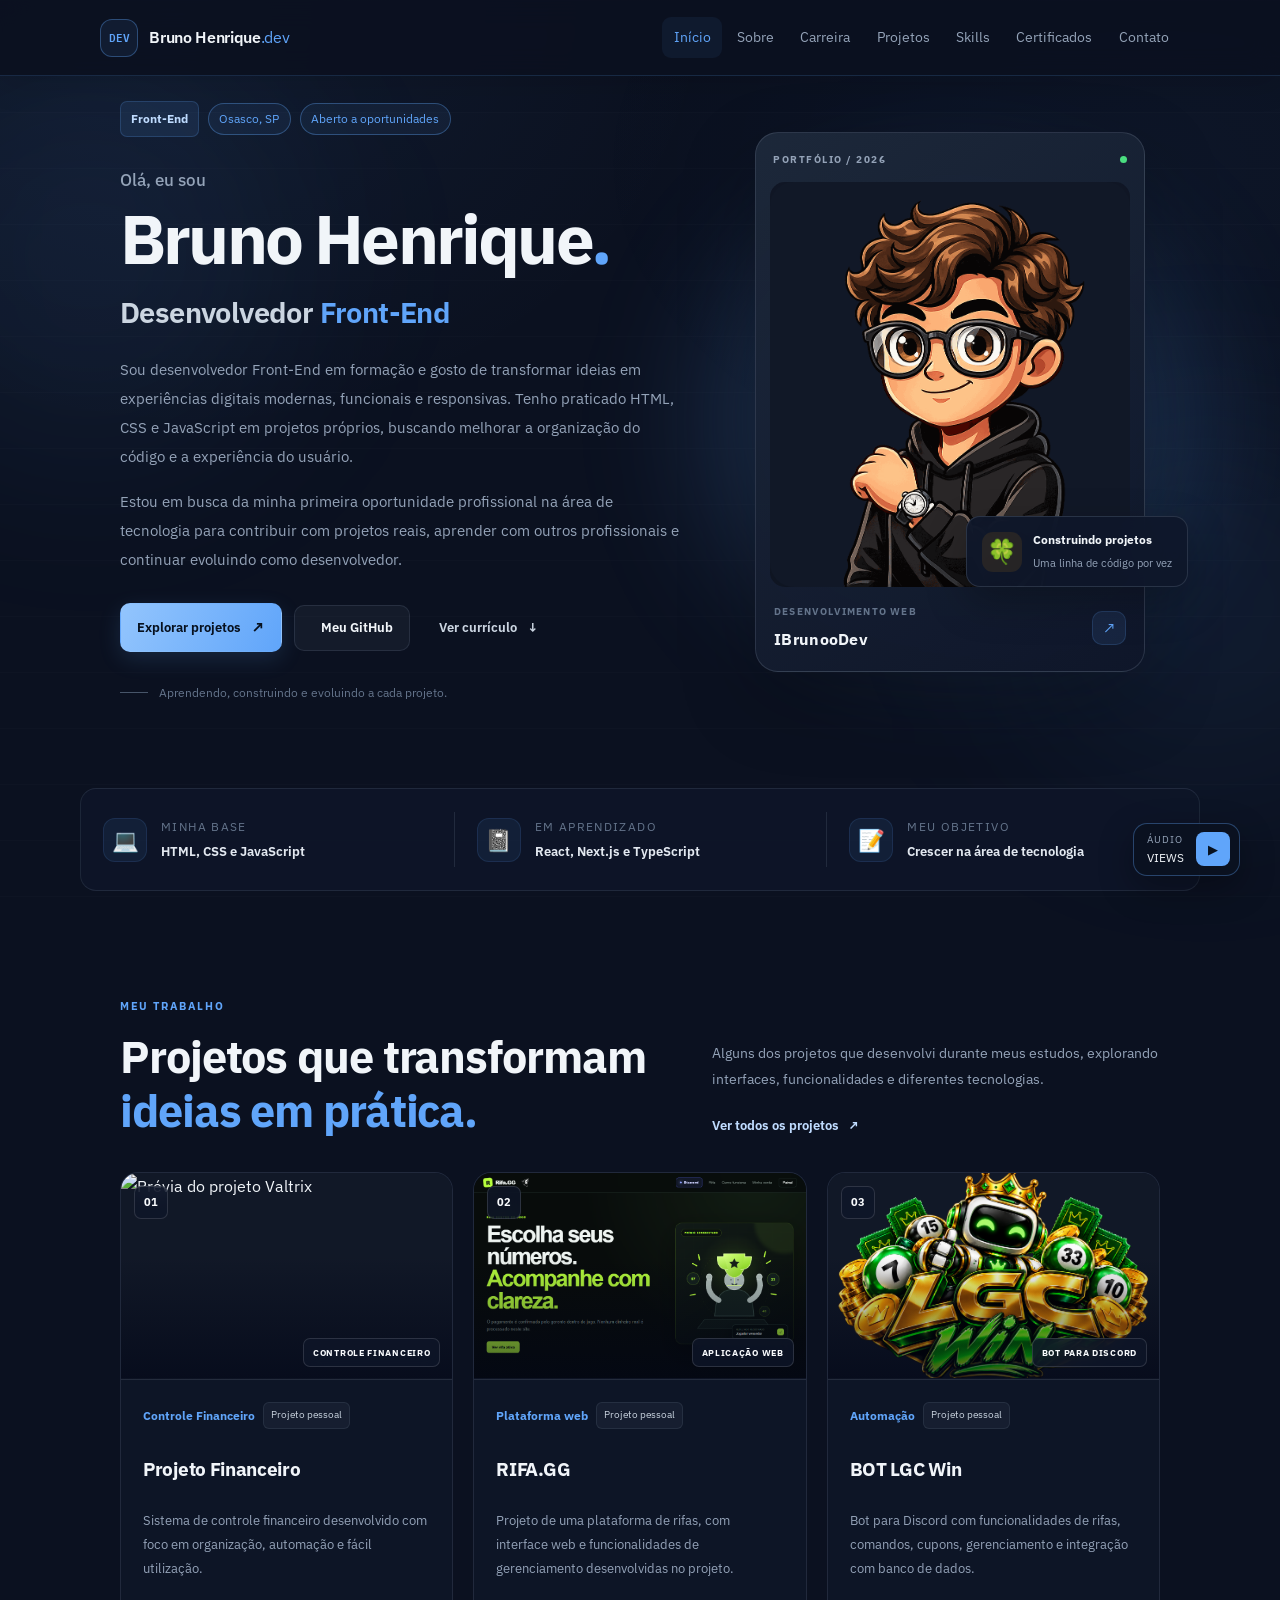
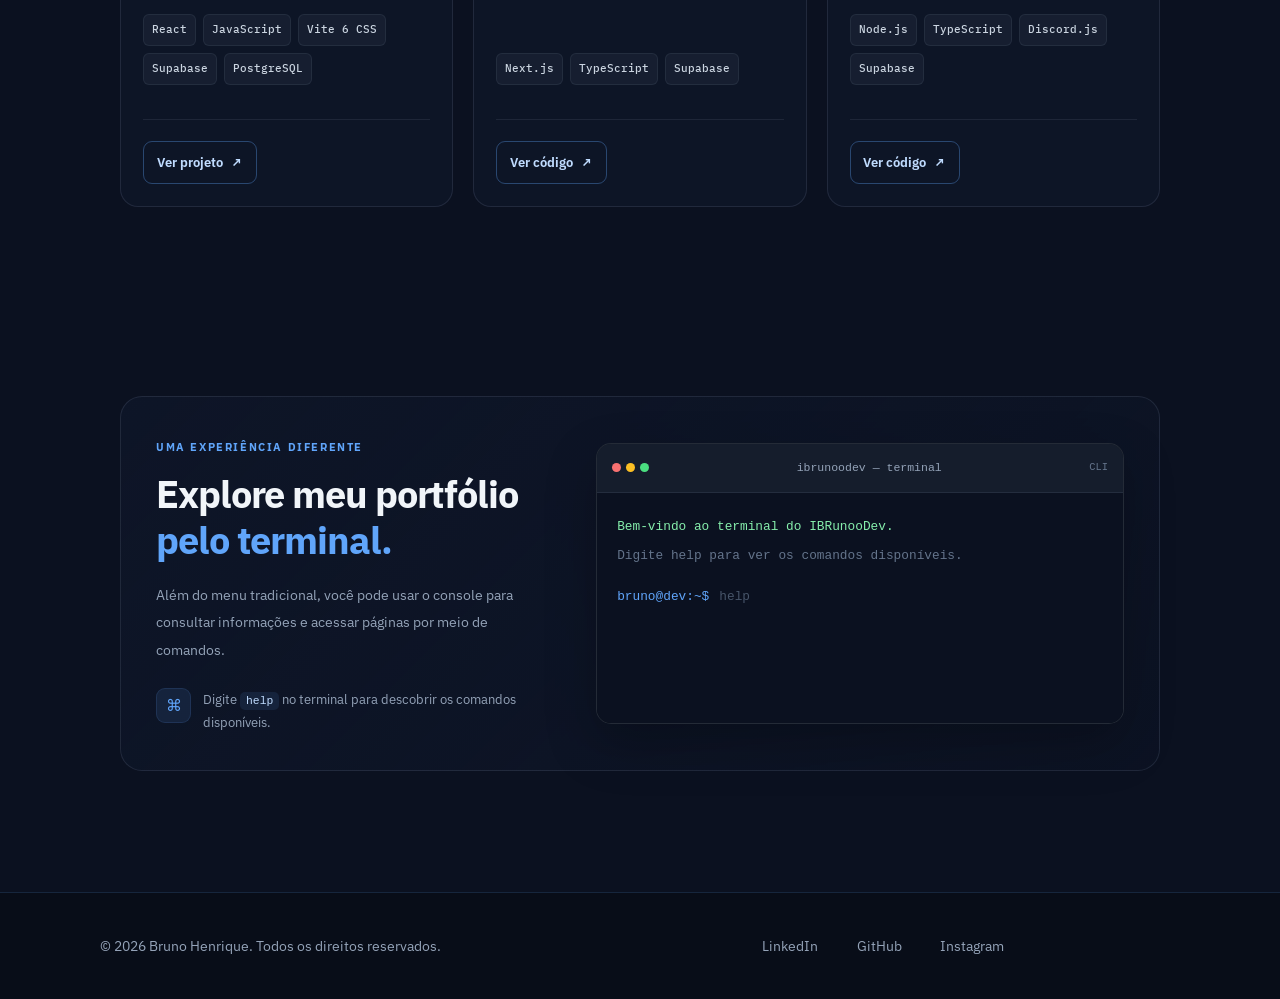
==== commit 2c66c229: "Novo Projeto" ====
--- a/index.html
+++ b/index.html
@@ -223,42 +223,38 @@
         <article class="featured-card reveal">
 
           <div class="featured-media">
-            <img src="src/img/Img-Projeto-Portfolio.png" alt="Prévia do portfólio pessoal de Bruno Henrique"
+            <img src="src/img/Img-Projeto-Valtrix.png" alt="Prévia do projeto Valtrix"
               loading="lazy" />
 
             <span class="featured-number">01</span>
-            <span class="featured-project-type">SITE PESSOAL</span>
+            <span class="featured-project-type">CONTROLE FINANCEIRO</span>
           </div>
 
           <div class="featured-body">
 
             <div class="featured-title-row">
-              <span class="featured-category">Portfólio</span>
+              <span class="featured-category">Controle Financeiro</span>
               <span class="featured-status">Projeto pessoal</span>
             </div>
 
-            <h3>Portfólio pessoal</h3>
+            <h3>Projeto Financeiro</h3>
 
             <p>
-              Meu espaço para apresentar projetos, habilidades, trajetória
-              de estudos e evolução no desenvolvimento web.
+              Sistema de controle financeiro desenvolvido com foco em organização,
+              automação e fácil utilização.
             </p>
 
             <div class="tech-tags">
-              <span>HTML</span>
-              <span>CSS</span>
+              <span>React</span>
               <span>JavaScript</span>
+              <span>Vite 6 CSS</span>
+              <span>Supabase</span>
+              <span>PostgreSQL</span>
             </div>
 
             <div class="featured-actions">
-              <a class="featured-link" href="https://ibrunoodev.netlify.app/" target="_blank" rel="noopener noreferrer">
+              <a class="featured-link" href="https://github.com/IBrunooDev/Projeto-Controle-financeiro" target="_blank" rel="noopener noreferrer">
                 Ver projeto <span aria-hidden="true">↗</span>
-              </a>
-
-              <a class="featured-code-link" href="https://github.com/IBrunooDev/Projeto-Portfolio" target="_blank"
-                rel="noopener noreferrer" aria-label="Ver código do portfólio no GitHub">
-                <i class="devicon-github-original" aria-hidden="true"></i>
-                Código
               </a>
             </div>
 
